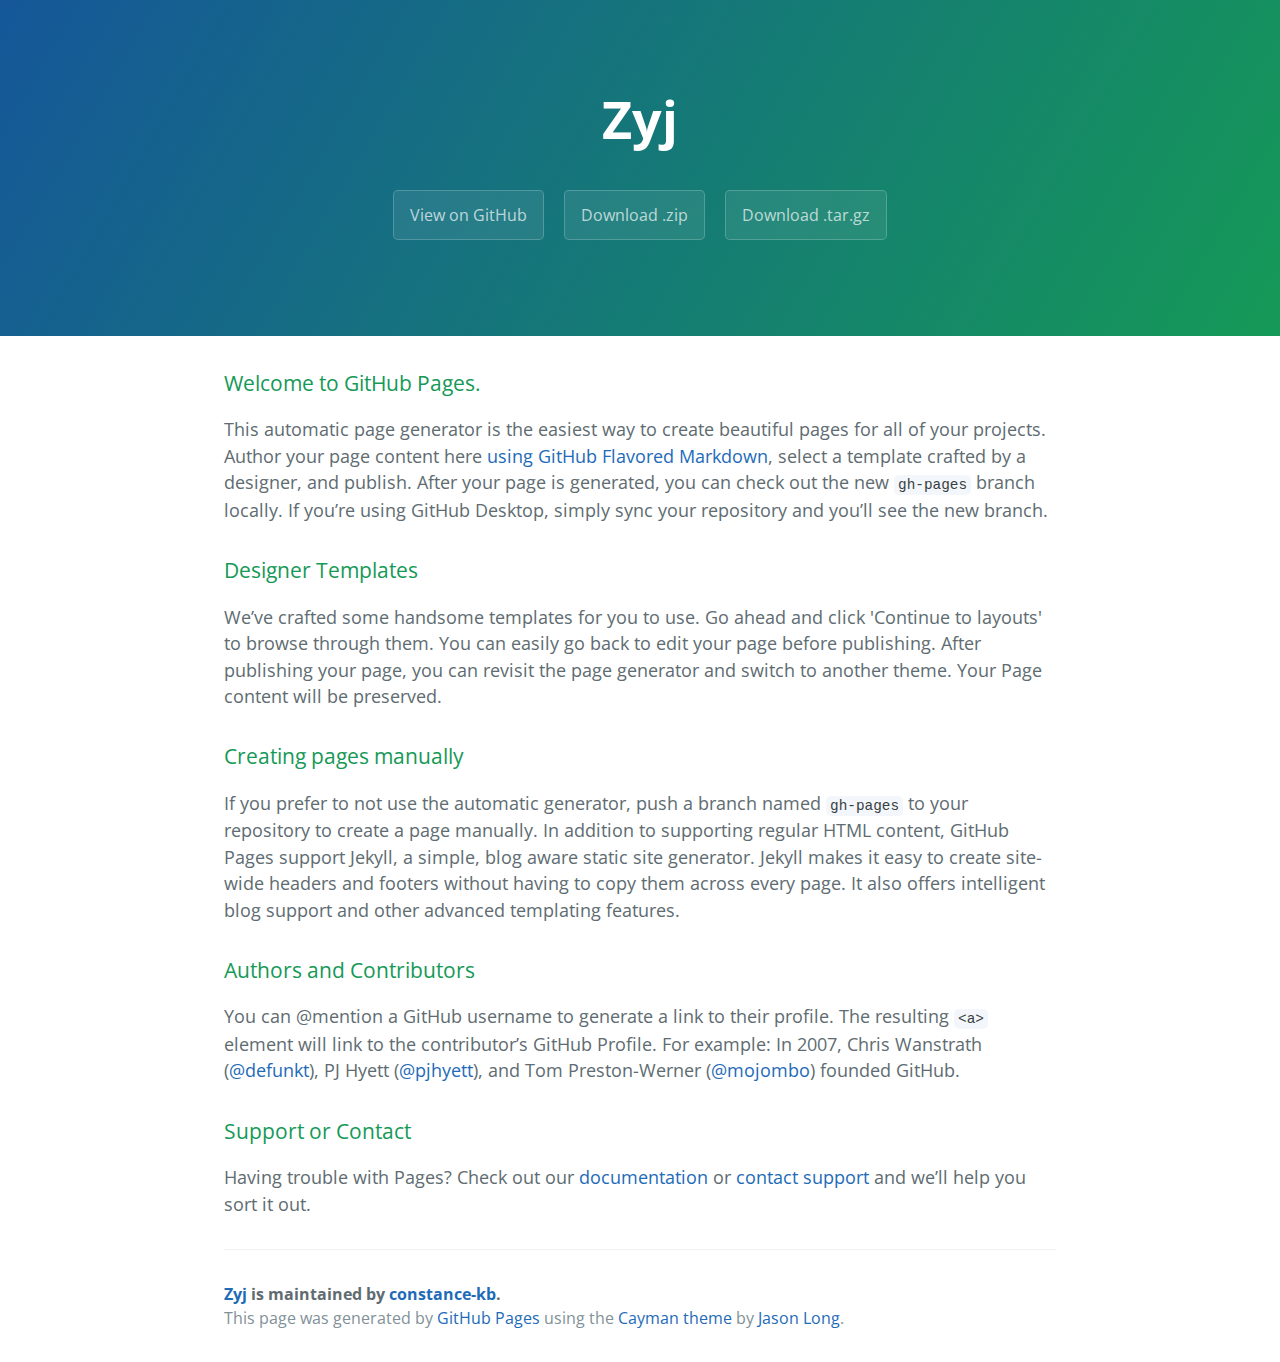
==== index.html @ c8b7c064 "Create gh-pages branch via GitHub" ====
<!DOCTYPE html>
<html lang="en-us">
  <head>
    <meta charset="UTF-8">
    <title>Zyj by constance-kb</title>
    <meta name="viewport" content="width=device-width, initial-scale=1">
    <link rel="stylesheet" type="text/css" href="stylesheets/normalize.css" media="screen">
    <link href='https://fonts.googleapis.com/css?family=Open+Sans:400,700' rel='stylesheet' type='text/css'>
    <link rel="stylesheet" type="text/css" href="stylesheets/stylesheet.css" media="screen">
    <link rel="stylesheet" type="text/css" href="stylesheets/github-light.css" media="screen">
  </head>
  <body>
    <section class="page-header">
      <h1 class="project-name">Zyj</h1>
      <h2 class="project-tagline"></h2>
      <a href="https://github.com/constance-kb/zyj" class="btn">View on GitHub</a>
      <a href="https://github.com/constance-kb/zyj/zipball/master" class="btn">Download .zip</a>
      <a href="https://github.com/constance-kb/zyj/tarball/master" class="btn">Download .tar.gz</a>
    </section>

    <section class="main-content">
      <h3>
<a id="welcome-to-github-pages" class="anchor" href="#welcome-to-github-pages" aria-hidden="true"><span aria-hidden="true" class="octicon octicon-link"></span></a>Welcome to GitHub Pages.</h3>

<p>This automatic page generator is the easiest way to create beautiful pages for all of your projects. Author your page content here <a href="https://guides.github.com/features/mastering-markdown/">using GitHub Flavored Markdown</a>, select a template crafted by a designer, and publish. After your page is generated, you can check out the new <code>gh-pages</code> branch locally. If you’re using GitHub Desktop, simply sync your repository and you’ll see the new branch.</p>

<h3>
<a id="designer-templates" class="anchor" href="#designer-templates" aria-hidden="true"><span aria-hidden="true" class="octicon octicon-link"></span></a>Designer Templates</h3>

<p>We’ve crafted some handsome templates for you to use. Go ahead and click 'Continue to layouts' to browse through them. You can easily go back to edit your page before publishing. After publishing your page, you can revisit the page generator and switch to another theme. Your Page content will be preserved.</p>

<h3>
<a id="creating-pages-manually" class="anchor" href="#creating-pages-manually" aria-hidden="true"><span aria-hidden="true" class="octicon octicon-link"></span></a>Creating pages manually</h3>

<p>If you prefer to not use the automatic generator, push a branch named <code>gh-pages</code> to your repository to create a page manually. In addition to supporting regular HTML content, GitHub Pages support Jekyll, a simple, blog aware static site generator. Jekyll makes it easy to create site-wide headers and footers without having to copy them across every page. It also offers intelligent blog support and other advanced templating features.</p>

<h3>
<a id="authors-and-contributors" class="anchor" href="#authors-and-contributors" aria-hidden="true"><span aria-hidden="true" class="octicon octicon-link"></span></a>Authors and Contributors</h3>

<p>You can @mention a GitHub username to generate a link to their profile. The resulting <code>&lt;a&gt;</code> element will link to the contributor’s GitHub Profile. For example: In 2007, Chris Wanstrath (<a href="https://github.com/defunkt" class="user-mention">@defunkt</a>), PJ Hyett (<a href="https://github.com/pjhyett" class="user-mention">@pjhyett</a>), and Tom Preston-Werner (<a href="https://github.com/mojombo" class="user-mention">@mojombo</a>) founded GitHub.</p>

<h3>
<a id="support-or-contact" class="anchor" href="#support-or-contact" aria-hidden="true"><span aria-hidden="true" class="octicon octicon-link"></span></a>Support or Contact</h3>

<p>Having trouble with Pages? Check out our <a href="https://help.github.com/pages">documentation</a> or <a href="https://github.com/contact">contact support</a> and we’ll help you sort it out.</p>

      <footer class="site-footer">
        <span class="site-footer-owner"><a href="https://github.com/constance-kb/zyj">Zyj</a> is maintained by <a href="https://github.com/constance-kb">constance-kb</a>.</span>

        <span class="site-footer-credits">This page was generated by <a href="https://pages.github.com">GitHub Pages</a> using the <a href="https://github.com/jasonlong/cayman-theme">Cayman theme</a> by <a href="https://twitter.com/jasonlong">Jason Long</a>.</span>
      </footer>

    </section>

  
  </body>
</html>
---- stylesheets/stylesheet.css ----
* {
  box-sizing: border-box; }

body {
  padding: 0;
  margin: 0;
  font-family: "Open Sans", "Helvetica Neue", Helvetica, Arial, sans-serif;
  font-size: 16px;
  line-height: 1.5;
  color: #606c71; }

a {
  color: #1e6bb8;
  text-decoration: none; }
  a:hover {
    text-decoration: underline; }

.btn {
  display: inline-block;
  margin-bottom: 1rem;
  color: rgba(255, 255, 255, 0.7);
  background-color: rgba(255, 255, 255, 0.08);
  border-color: rgba(255, 255, 255, 0.2);
  border-style: solid;
  border-width: 1px;
  border-radius: 0.3rem;
  transition: color 0.2s, background-color 0.2s, border-color 0.2s; }
  .btn + .btn {
    margin-left: 1rem; }

.btn:hover {
  color: rgba(255, 255, 255, 0.8);
  text-decoration: none;
  background-color: rgba(255, 255, 255, 0.2);
  border-color: rgba(255, 255, 255, 0.3); }

@media screen and (min-width: 64em) {
  .btn {
    padding: 0.75rem 1rem; } }

@media screen and (min-width: 42em) and (max-width: 64em) {
  .btn {
    padding: 0.6rem 0.9rem;
    font-size: 0.9rem; } }

@media screen and (max-width: 42em) {
  .btn {
    display: block;
    width: 100%;
    padding: 0.75rem;
    font-size: 0.9rem; }
    .btn + .btn {
      margin-top: 1rem;
      margin-left: 0; } }

.page-header {
  color: #fff;
  text-align: center;
  background-color: #159957;
  background-image: linear-gradient(120deg, #155799, #159957); }

@media screen and (min-width: 64em) {
  .page-header {
    padding: 5rem 6rem; } }

@media screen and (min-width: 42em) and (max-width: 64em) {
  .page-header {
    padding: 3rem 4rem; } }

@media screen and (max-width: 42em) {
  .page-header {
    padding: 2rem 1rem; } }

.project-name {
  margin-top: 0;
  margin-bottom: 0.1rem; }

@media screen and (min-width: 64em) {
  .project-name {
    font-size: 3.25rem; } }

@media screen and (min-width: 42em) and (max-width: 64em) {
  .project-name {
    font-size: 2.25rem; } }

@media screen and (max-width: 42em) {
  .project-name {
    font-size: 1.75rem; } }

.project-tagline {
  margin-bottom: 2rem;
  font-weight: normal;
  opacity: 0.7; }

@media screen and (min-width: 64em) {
  .project-tagline {
    font-size: 1.25rem; } }

@media screen and (min-width: 42em) and (max-width: 64em) {
  .project-tagline {
    font-size: 1.15rem; } }

@media screen and (max-width: 42em) {
  .project-tagline {
    font-size: 1rem; } }

.main-content :first-child {
  margin-top: 0; }
.main-content img {
  max-width: 100%; }
.main-content h1, .main-content h2, .main-content h3, .main-content h4, .main-content h5, .main-content h6 {
  margin-top: 2rem;
  margin-bottom: 1rem;
  font-weight: normal;
  color: #159957; }
.main-content p {
  margin-bottom: 1em; }
.main-content code {
  padding: 2px 4px;
  font-family: Consolas, "Liberation Mono", Menlo, Courier, monospace;
  font-size: 0.9rem;
  color: #383e41;
  background-color: #f3f6fa;
  border-radius: 0.3rem; }
.main-content pre {
  padding: 0.8rem;
  margin-top: 0;
  margin-bottom: 1rem;
  font: 1rem Consolas, "Liberation Mono", Menlo, Courier, monospace;
  color: #567482;
  word-wrap: normal;
  background-color: #f3f6fa;
  border: solid 1px #dce6f0;
  border-radius: 0.3rem; }
  .main-content pre > code {
    padding: 0;
    margin: 0;
    font-size: 0.9rem;
    color: #567482;
    word-break: normal;
    white-space: pre;
    background: transparent;
    border: 0; }
.main-content .highlight {
  margin-bottom: 1rem; }
  .main-content .highlight pre {
    margin-bottom: 0;
    word-break: normal; }
.main-content .highlight pre, .main-content pre {
  padding: 0.8rem;
  overflow: auto;
  font-size: 0.9rem;
  line-height: 1.45;
  border-radius: 0.3rem; }
.main-content pre code, .main-content pre tt {
  display: inline;
  max-width: initial;
  padding: 0;
  margin: 0;
  overflow: initial;
  line-height: inherit;
  word-wrap: normal;
  background-color: transparent;
  border: 0; }
  .main-content pre code:before, .main-content pre code:after, .main-content pre tt:before, .main-content pre tt:after {
    content: normal; }
.main-content ul, .main-content ol {
  margin-top: 0; }
.main-content blockquote {
  padding: 0 1rem;
  margin-left: 0;
  color: #819198;
  border-left: 0.3rem solid #dce6f0; }
  .main-content blockquote > :first-child {
    margin-top: 0; }
  .main-content blockquote > :last-child {
    margin-bottom: 0; }
.main-content table {
  display: block;
  width: 100%;
  overflow: auto;
  word-break: normal;
  word-break: keep-all; }
  .main-content table th {
    font-weight: bold; }
  .main-content table th, .main-content table td {
    padding: 0.5rem 1rem;
    border: 1px solid #e9ebec; }
.main-content dl {
  padding: 0; }
  .main-content dl dt {
    padding: 0;
    margin-top: 1rem;
    font-size: 1rem;
    font-weight: bold; }
  .main-content dl dd {
    padding: 0;
    margin-bottom: 1rem; }
.main-content hr {
  height: 2px;
  padding: 0;
  margin: 1rem 0;
  background-color: #eff0f1;
  border: 0; }

@media screen and (min-width: 64em) {
  .main-content {
    max-width: 64rem;
    padding: 2rem 6rem;
    margin: 0 auto;
    font-size: 1.1rem; } }

@media screen and (min-width: 42em) and (max-width: 64em) {
  .main-content {
    padding: 2rem 4rem;
    font-size: 1.1rem; } }

@media screen and (max-width: 42em) {
  .main-content {
    padding: 2rem 1rem;
    font-size: 1rem; } }

.site-footer {
  padding-top: 2rem;
  margin-top: 2rem;
  border-top: solid 1px #eff0f1; }

.site-footer-owner {
  display: block;
  font-weight: bold; }

.site-footer-credits {
  color: #819198; }

@media screen and (min-width: 64em) {
  .site-footer {
    font-size: 1rem; } }

@media screen and (min-width: 42em) and (max-width: 64em) {
  .site-footer {
    font-size: 1rem; } }

@media screen and (max-width: 42em) {
  .site-footer {
    font-size: 0.9rem; } }
---- stylesheets/github-light.css ----
/*
The MIT License (MIT)

Copyright (c) 2016 GitHub, Inc.

Permission is hereby granted, free of charge, to any person obtaining a copy
of this software and associated documentation files (the "Software"), to deal
in the Software without restriction, including without limitation the rights
to use, copy, modify, merge, publish, distribute, sublicense, and/or sell
copies of the Software, and to permit persons to whom the Software is
furnished to do so, subject to the following conditions:

The above copyright notice and this permission notice shall be included in all
copies or substantial portions of the Software.

THE SOFTWARE IS PROVIDED "AS IS", WITHOUT WARRANTY OF ANY KIND, EXPRESS OR
IMPLIED, INCLUDING BUT NOT LIMITED TO THE WARRANTIES OF MERCHANTABILITY,
FITNESS FOR A PARTICULAR PURPOSE AND NONINFRINGEMENT. IN NO EVENT SHALL THE
AUTHORS OR COPYRIGHT HOLDERS BE LIABLE FOR ANY CLAIM, DAMAGES OR OTHER
LIABILITY, WHETHER IN AN ACTION OF CONTRACT, TORT OR OTHERWISE, ARISING FROM,
OUT OF OR IN CONNECTION WITH THE SOFTWARE OR THE USE OR OTHER DEALINGS IN THE
SOFTWARE.

*/

.pl-c /* comment */ {
  color: #969896;
}

.pl-c1 /* constant, variable.other.constant, support, meta.property-name, support.constant, support.variable, meta.module-reference, markup.raw, meta.diff.header */,
.pl-s .pl-v /* string variable */ {
  color: #0086b3;
}

.pl-e /* entity */,
.pl-en /* entity.name */ {
  color: #795da3;
}

.pl-smi /* variable.parameter.function, storage.modifier.package, storage.modifier.import, storage.type.java, variable.other */,
.pl-s .pl-s1 /* string source */ {
  color: #333;
}

.pl-ent /* entity.name.tag */ {
  color: #63a35c;
}

.pl-k /* keyword, storage, storage.type */ {
  color: #a71d5d;
}

.pl-s /* string */,
.pl-pds /* punctuation.definition.string, string.regexp.character-class */,
.pl-s .pl-pse .pl-s1 /* string punctuation.section.embedded source */,
.pl-sr /* string.regexp */,
.pl-sr .pl-cce /* string.regexp constant.character.escape */,
.pl-sr .pl-sre /* string.regexp source.ruby.embedded */,
.pl-sr .pl-sra /* string.regexp string.regexp.arbitrary-repitition */ {
  color: #183691;
}

.pl-v /* variable */ {
  color: #ed6a43;
}

.pl-id /* invalid.deprecated */ {
  color: #b52a1d;
}

.pl-ii /* invalid.illegal */ {
  color: #f8f8f8;
  background-color: #b52a1d;
}

.pl-sr .pl-cce /* string.regexp constant.character.escape */ {
  font-weight: bold;
  color: #63a35c;
}

.pl-ml /* markup.list */ {
  color: #693a17;
}

.pl-mh /* markup.heading */,
.pl-mh .pl-en /* markup.heading entity.name */,
.pl-ms /* meta.separator */ {
  font-weight: bold;
  color: #1d3e81;
}

.pl-mq /* markup.quote */ {
  color: #008080;
}

.pl-mi /* markup.italic */ {
  font-style: italic;
  color: #333;
}

.pl-mb /* markup.bold */ {
  font-weight: bold;
  color: #333;
}

.pl-md /* markup.deleted, meta.diff.header.from-file */ {
  color: #bd2c00;
  background-color: #ffecec;
}

.pl-mi1 /* markup.inserted, meta.diff.header.to-file */ {
  color: #55a532;
  background-color: #eaffea;
}

.pl-mdr /* meta.diff.range */ {
  font-weight: bold;
  color: #795da3;
}

.pl-mo /* meta.output */ {
  color: #1d3e81;
}
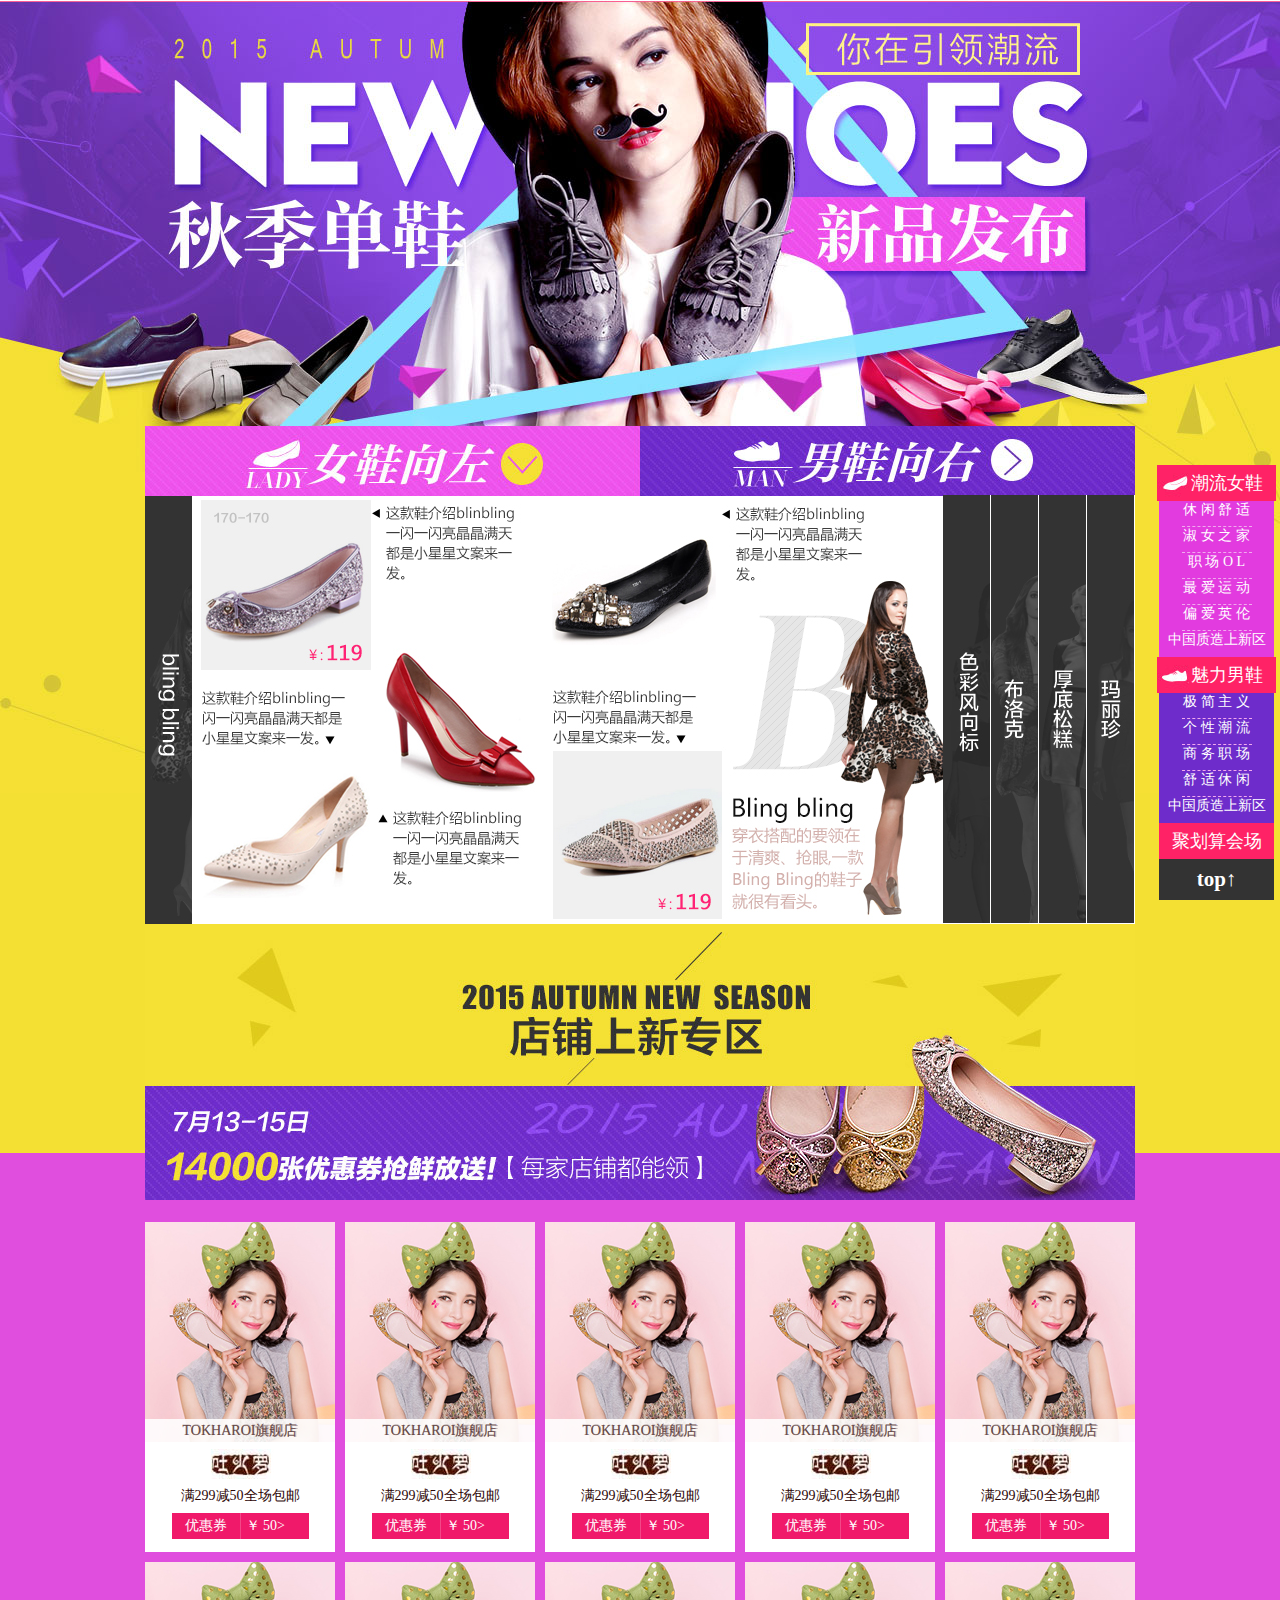
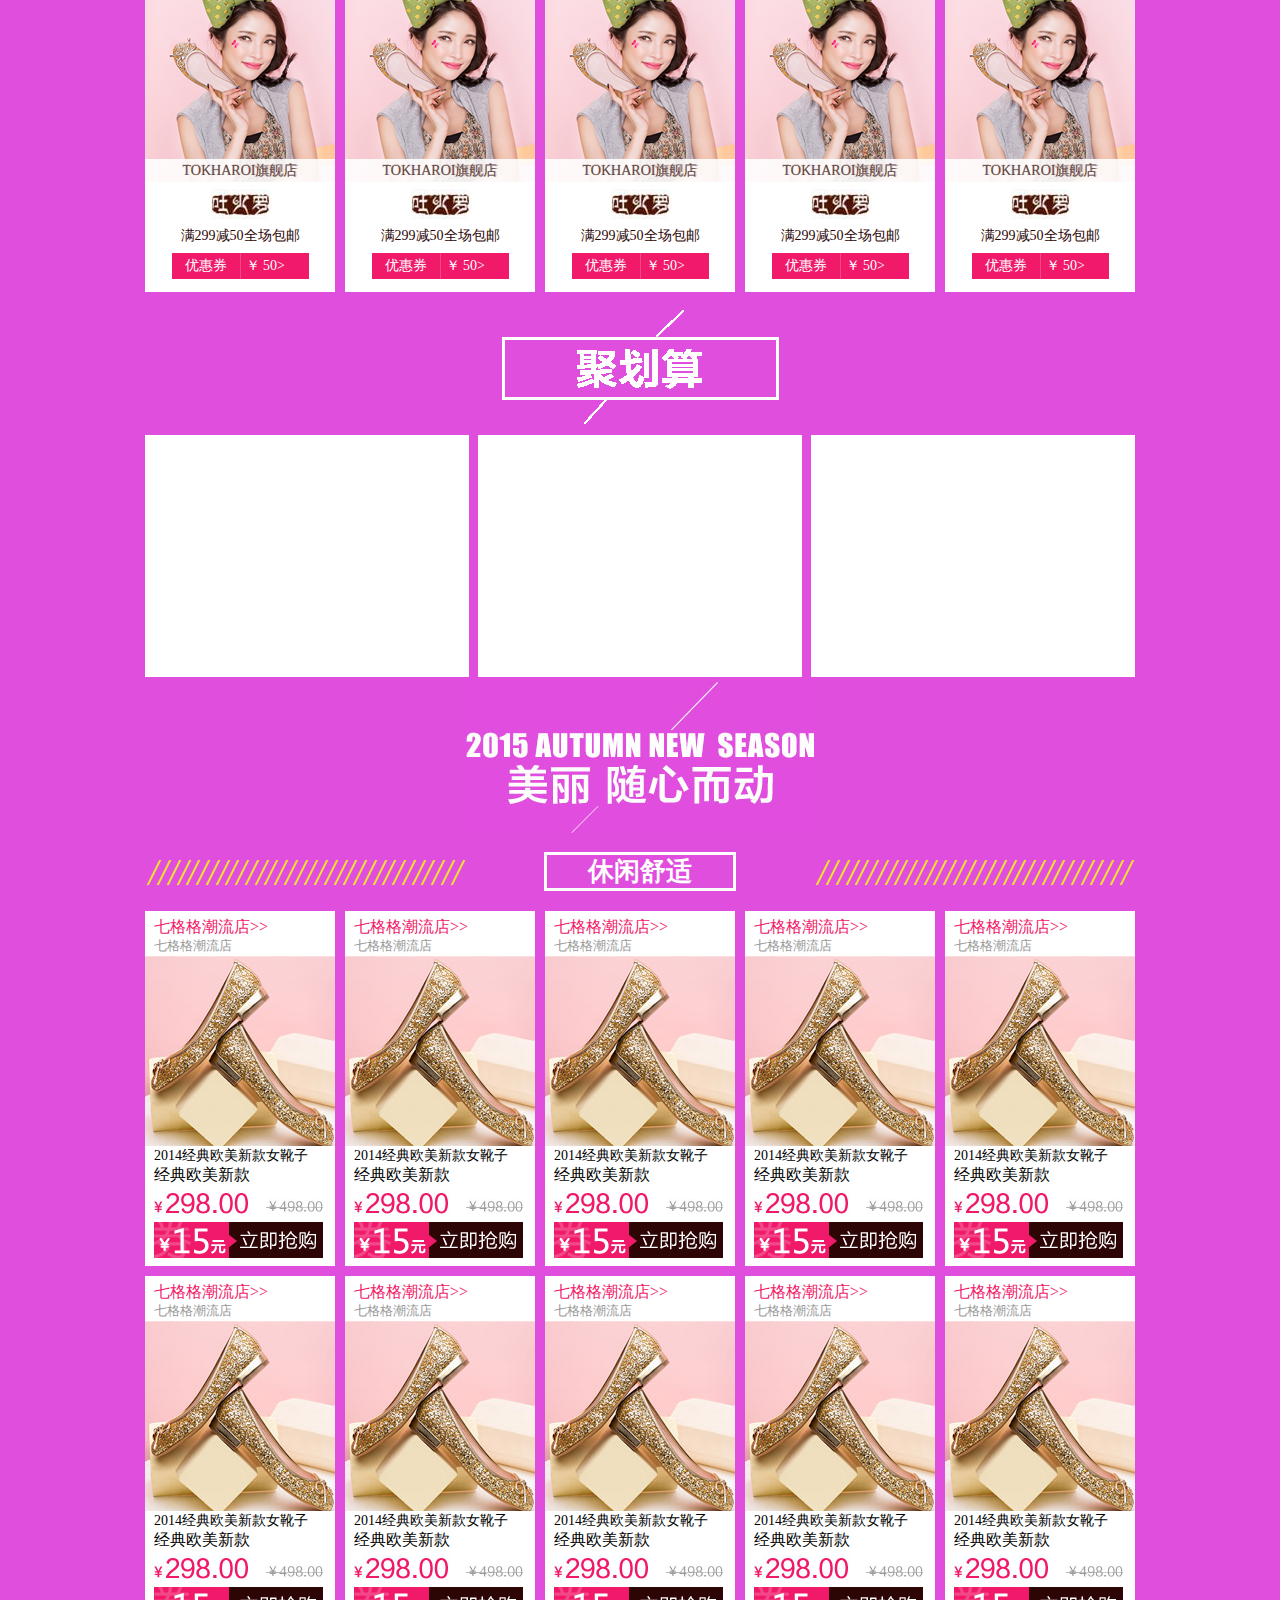
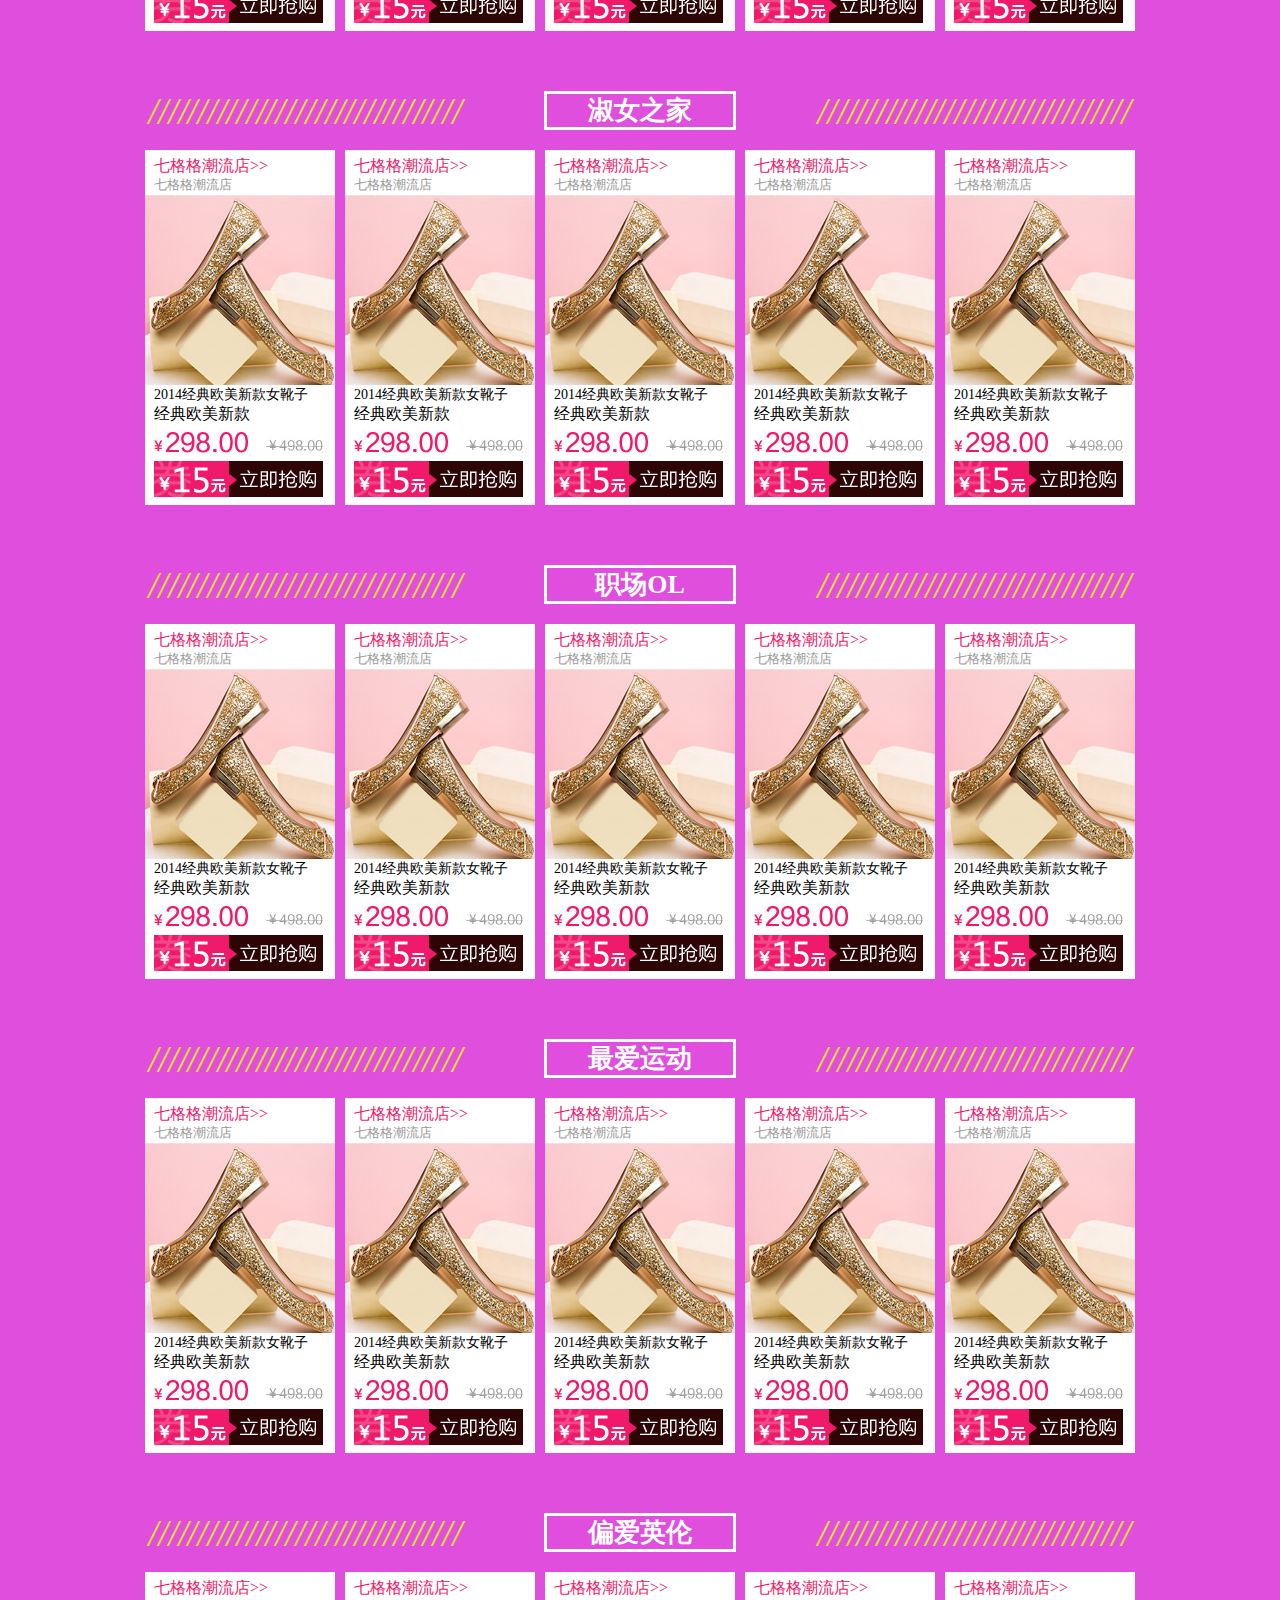
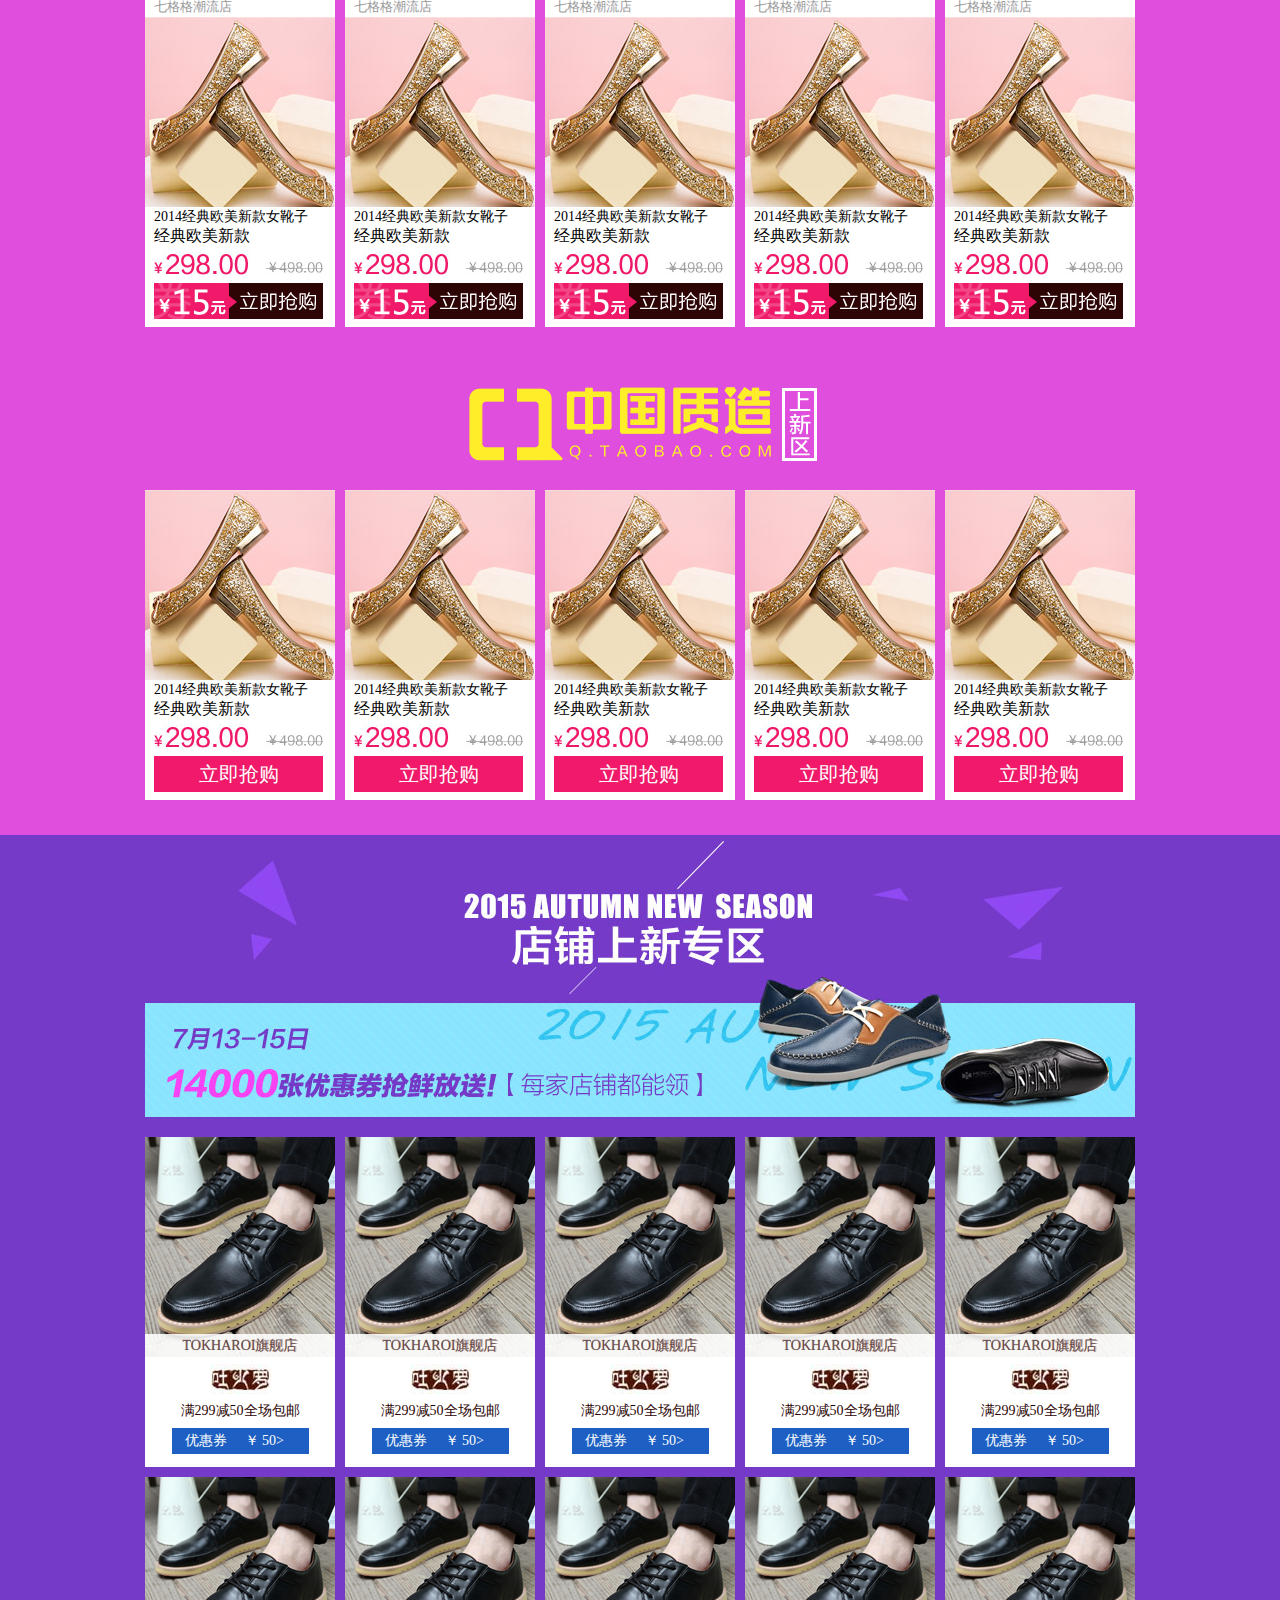
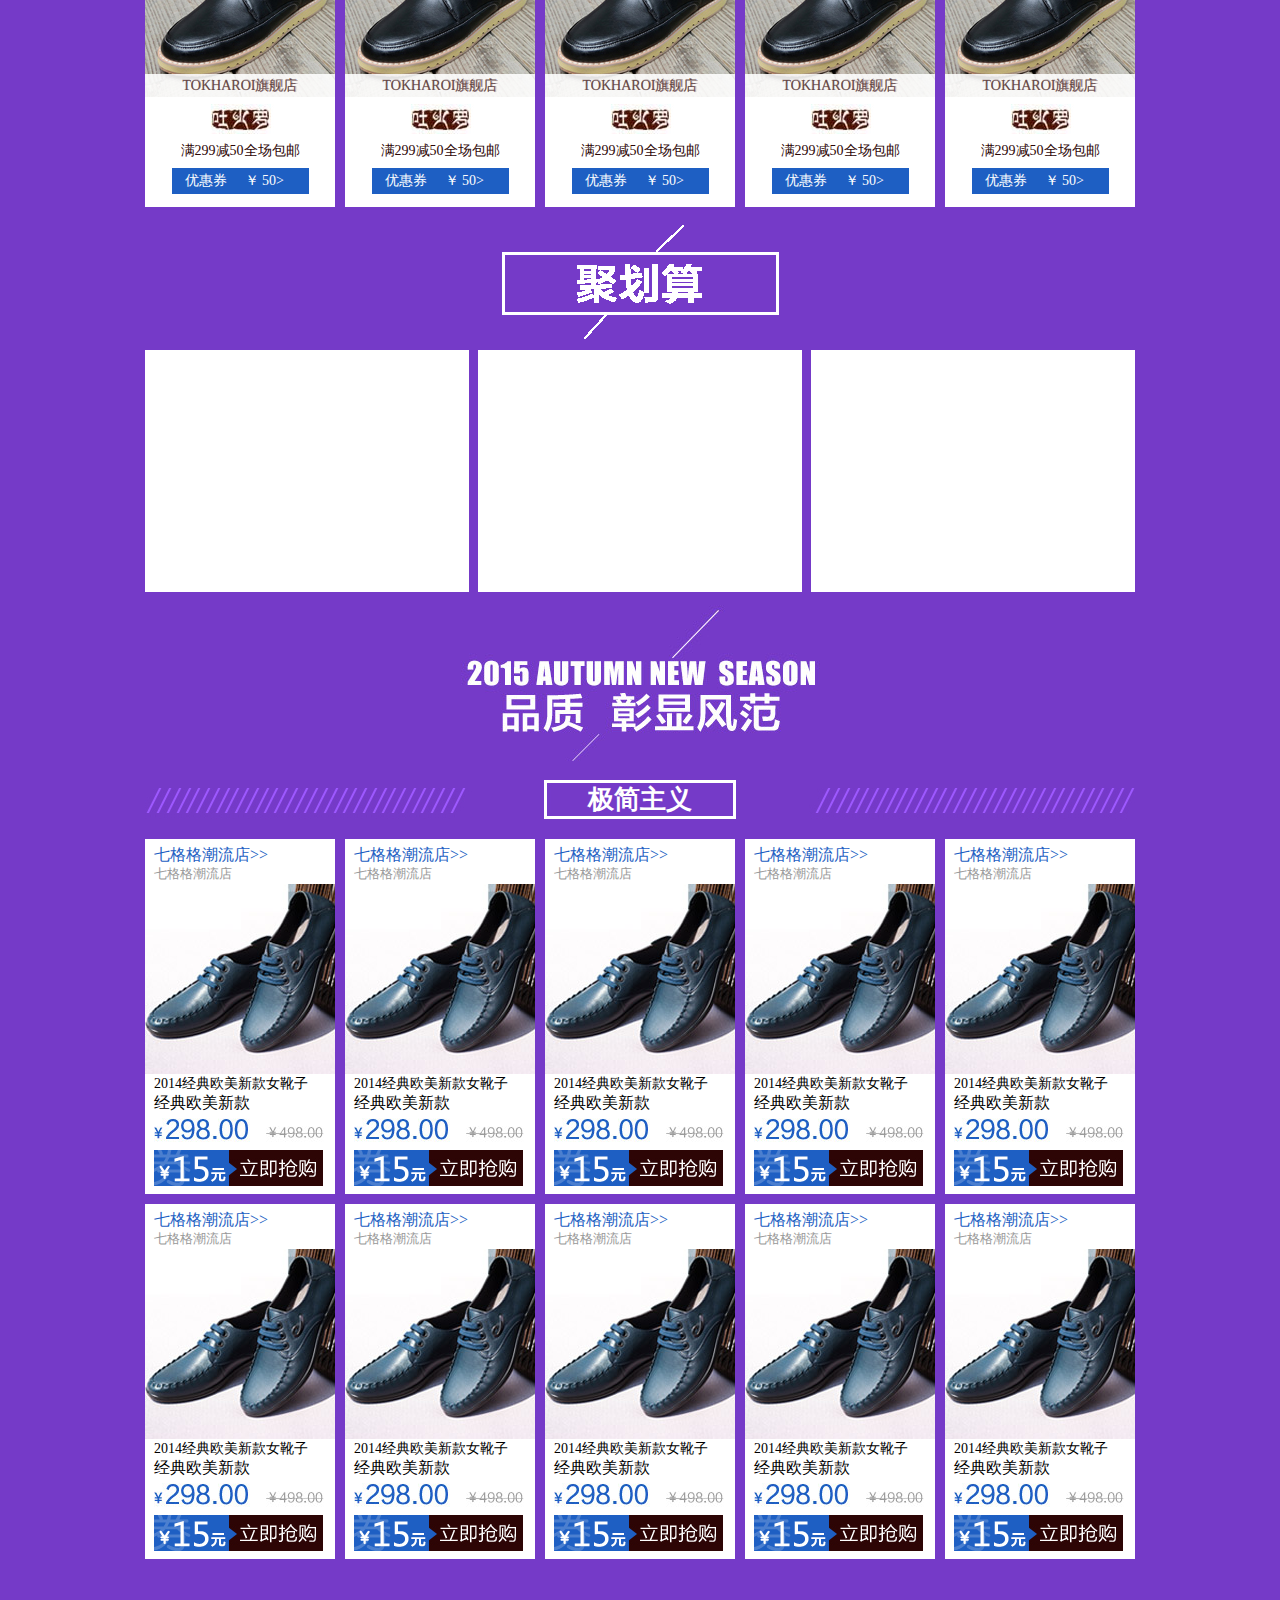
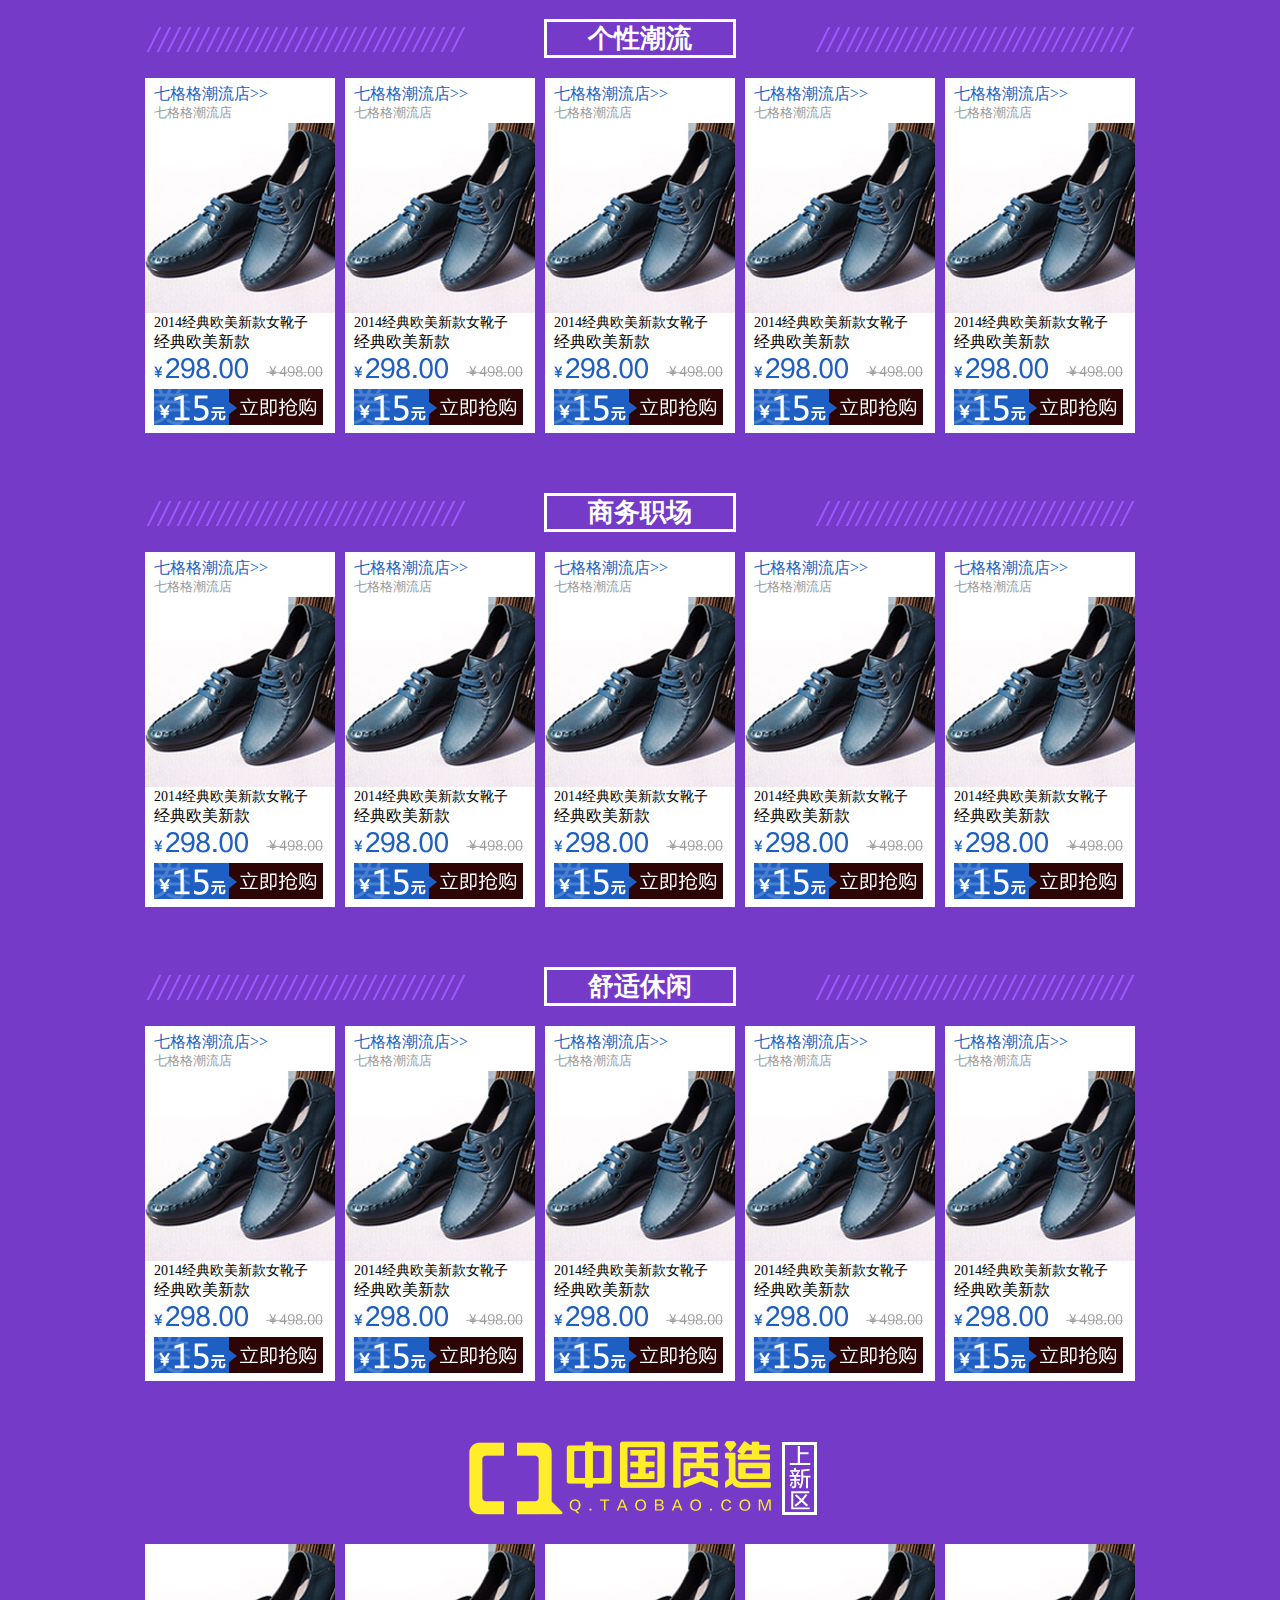
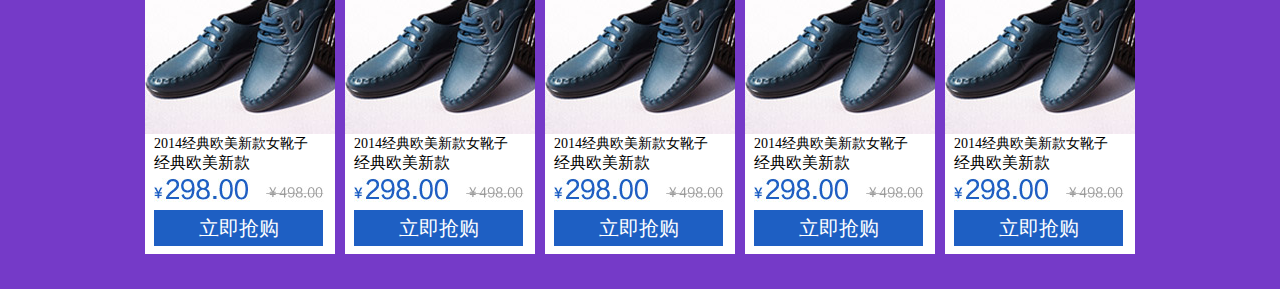
==== commit dbd2a374: "上传代码" ====
--- a/index.html
+++ b/index.html
@@ -1,57 +1,1742 @@
-<!DOCTYPE html>
-<html lang="en-us">
-  <head>
-    <meta charset="UTF-8">
-    <title>Zyj by constance-kb</title>
-    <meta name="viewport" content="width=device-width, initial-scale=1">
-    <link rel="stylesheet" type="text/css" href="stylesheets/normalize.css" media="screen">
-    <link href='https://fonts.googleapis.com/css?family=Open+Sans:400,700' rel='stylesheet' type='text/css'>
-    <link rel="stylesheet" type="text/css" href="stylesheets/stylesheet.css" media="screen">
-    <link rel="stylesheet" type="text/css" href="stylesheets/github-light.css" media="screen">
-  </head>
-  <body>
-    <section class="page-header">
-      <h1 class="project-name">Zyj</h1>
-      <h2 class="project-tagline"></h2>
-      <a href="https://github.com/constance-kb/zyj" class="btn">View on GitHub</a>
-      <a href="https://github.com/constance-kb/zyj/zipball/master" class="btn">Download .zip</a>
-      <a href="https://github.com/constance-kb/zyj/tarball/master" class="btn">Download .tar.gz</a>
-    </section>
-
-    <section class="main-content">
-      <h3>
-<a id="welcome-to-github-pages" class="anchor" href="#welcome-to-github-pages" aria-hidden="true"><span aria-hidden="true" class="octicon octicon-link"></span></a>Welcome to GitHub Pages.</h3>
-
-<p>This automatic page generator is the easiest way to create beautiful pages for all of your projects. Author your page content here <a href="https://guides.github.com/features/mastering-markdown/">using GitHub Flavored Markdown</a>, select a template crafted by a designer, and publish. After your page is generated, you can check out the new <code>gh-pages</code> branch locally. If you’re using GitHub Desktop, simply sync your repository and you’ll see the new branch.</p>
-
-<h3>
-<a id="designer-templates" class="anchor" href="#designer-templates" aria-hidden="true"><span aria-hidden="true" class="octicon octicon-link"></span></a>Designer Templates</h3>
-
-<p>We’ve crafted some handsome templates for you to use. Go ahead and click 'Continue to layouts' to browse through them. You can easily go back to edit your page before publishing. After publishing your page, you can revisit the page generator and switch to another theme. Your Page content will be preserved.</p>
-
-<h3>
-<a id="creating-pages-manually" class="anchor" href="#creating-pages-manually" aria-hidden="true"><span aria-hidden="true" class="octicon octicon-link"></span></a>Creating pages manually</h3>
-
-<p>If you prefer to not use the automatic generator, push a branch named <code>gh-pages</code> to your repository to create a page manually. In addition to supporting regular HTML content, GitHub Pages support Jekyll, a simple, blog aware static site generator. Jekyll makes it easy to create site-wide headers and footers without having to copy them across every page. It also offers intelligent blog support and other advanced templating features.</p>
-
-<h3>
-<a id="authors-and-contributors" class="anchor" href="#authors-and-contributors" aria-hidden="true"><span aria-hidden="true" class="octicon octicon-link"></span></a>Authors and Contributors</h3>
-
-<p>You can @mention a GitHub username to generate a link to their profile. The resulting <code>&lt;a&gt;</code> element will link to the contributor’s GitHub Profile. For example: In 2007, Chris Wanstrath (<a href="https://github.com/defunkt" class="user-mention">@defunkt</a>), PJ Hyett (<a href="https://github.com/pjhyett" class="user-mention">@pjhyett</a>), and Tom Preston-Werner (<a href="https://github.com/mojombo" class="user-mention">@mojombo</a>) founded GitHub.</p>
-
-<h3>
-<a id="support-or-contact" class="anchor" href="#support-or-contact" aria-hidden="true"><span aria-hidden="true" class="octicon octicon-link"></span></a>Support or Contact</h3>
-
-<p>Having trouble with Pages? Check out our <a href="https://help.github.com/pages">documentation</a> or <a href="https://github.com/contact">contact support</a> and we’ll help you sort it out.</p>
-
-      <footer class="site-footer">
-        <span class="site-footer-owner"><a href="https://github.com/constance-kb/zyj">Zyj</a> is maintained by <a href="https://github.com/constance-kb">constance-kb</a>.</span>
-
-        <span class="site-footer-credits">This page was generated by <a href="https://pages.github.com">GitHub Pages</a> using the <a href="https://github.com/jasonlong/cayman-theme">Cayman theme</a> by <a href="https://twitter.com/jasonlong">Jason Long</a>.</span>
-      </footer>
-
-    </section>
-
-  
-  </body>
+ <!DOCTYPE html>
+<html>
+<head>
+<meta http-equiv="Content-Type" content="text/html; charset=utf-8" />
+<title>秋季单品</title>
+<link TYPE="text/css" rel="stylesheet" href="css/style.css" />
+</head>
+
+<body>
+<div id="header">
+	<ul class="nav layer clearfix">
+    	<li><a href="##">女鞋向左</a></li>
+        <li><a href="##">男鞋向右</a></li>
+    </ul>
+    <ul id="sidle" class="sidle layer clearfix">
+    	<li style="width:798px; margin-top:0;" class="current">
+        	<img src="images/01.jpg" usemap="#img01" />
+            <map id="img01" name="img01">
+               <area shape="poly" coords="58,3,58,174,226,174,226,89,369,89,369,3" href="#1" /> 
+			   <area shape="poly" coords="58,191,58,400,225,400,225,191" href="#1" />
+               <area shape="poly" coords="235,151,235,398,387,398,387,151" href="#1" /> 
+			   <area shape="poly" coords="406,10,406,142,586,142,586,85,721,85,721,10" href="#1" />
+               <area shape="poly" coords="406,188,406,422,577,422,577,188" href="#1" />         
+            </map>
+        </li>
+        <li>
+        	<img src="images/02.jpg" usemap="#img02" />
+            <map id="img02" name="img02">
+               <area shape="poly" coords="58,3,58,174,226,174,226,89,369,89,369,3" href="#2" /> 
+			   <area shape="poly" coords="58,191,58,400,225,400,225,191" href="#2" />
+               <area shape="poly" coords="235,151,235,398,387,398,387,151" href="#2" /> 
+			   <area shape="poly" coords="406,10,406,142,586,142,586,85,721,85,721,10" href="#2" />
+               <area shape="poly" coords="406,188,406,422,577,422,577,188" href="#2" />         
+            </map>
+        </li>
+        <li>
+        	<img src="images/03.jpg" usemap="#img03" />
+            <map id="img03" name="img03">
+               <area shape="poly" coords="58,3,58,174,226,174,226,89,369,89,369,3" href="#3" /> 
+			   <area shape="poly" coords="58,191,58,400,225,400,225,191" href="#3" />
+               <area shape="poly" coords="235,151,235,398,387,398,387,151" href="#3" /> 
+			   <area shape="poly" coords="406,10,406,142,586,142,586,85,721,85,721,10" href="#3" />
+               <area shape="poly" coords="406,188,406,422,577,422,577,188" href="#3" />         
+            </map>
+        </li>
+        <li>
+        	<img src="images/04.jpg" usemap="#img04" />
+            <map id="img04" name="img04">
+               <area shape="poly" coords="58,3,58,174,226,174,226,89,369,89,369,3" href="#4" /> 
+			   <area shape="poly" coords="58,191,58,400,225,400,225,191" href="#4" />
+               <area shape="poly" coords="235,151,235,398,387,398,387,151" href="#4" /> 
+			   <area shape="poly" coords="406,10,406,142,586,142,586,85,721,85,721,10" href="#4" />
+               <area shape="poly" coords="406,188,406,422,577,422,577,188" href="#4" />         
+            </map>
+        </li>
+        <li>
+        	<img src="images/05.jpg"  usemap="#img05" />
+            <map id="img05" name="img05">
+               <area shape="poly" coords="58,3,58,174,226,174,226,89,369,89,369,3" href="#5" /> 
+			   <area shape="poly" coords="58,191,58,400,225,400,225,191" href="#5" />
+               <area shape="poly" coords="235,151,235,398,387,398,387,151" href="#5" /> 
+			   <area shape="poly" coords="406,10,406,142,586,142,586,85,721,85,721,10" href="#5" />
+               <area shape="poly" coords="406,188,406,422,577,422,577,188" href="#5" />         
+            </map>
+        </li>
+    </ul>
+</div>
+
+<div id="women-new" class="layer">
+	<h2 class="women-new-title">
+        <a href="##">7月13-15日 14000张优惠券抢先放送</a>
+    </h2>
+    <ul class="women-new-list clearfix">
+    	<li>
+            <div class="new-list-img">
+                <img src="images/women-new-1.jpg"/>
+                <span>TOKHAROI旗舰店</span>
+            </div>
+            <div class="new-list-logo"><img src="images/new-list-logo.jpg" /></div>
+            <div class="new-list-text">满299减50全场包邮</div>
+            <dl class="new-list-coupon">
+                <dt>优惠券</dt>
+                <dd>￥&nbsp;50&gt;</dd>
+            </dl>
+
+            <div class="women-new-mouseover">
+                <a class="new-mouseover-product" href="##">产品介绍</a>
+                <a class="new-mouseover-coupon" href="##">
+                    <dl class="new-list-coupon">
+                        <dt>优惠券</dt>
+                        <dd>￥&nbsp;50&gt;</dd>
+                    </dl>
+                </a>
+            </div>
+    	</li>
+        <li>
+            <div class="new-list-img">
+                <img src="images/women-new-1.jpg"/>
+                <span>TOKHAROI旗舰店</span>
+            </div>
+            <div class="new-list-logo"><img src="images/new-list-logo.jpg" /></div>
+            <div class="new-list-text">满299减50全场包邮</div>
+            <dl class="new-list-coupon">
+                <dt>优惠券</dt>
+                <dd>￥&nbsp;50&gt;</dd>
+            </dl>
+
+            <div class="women-new-mouseover">
+                <a class="new-mouseover-product" href="##">产品介绍</a>
+                <a class="new-mouseover-coupon" href="##">
+                    <dl class="new-list-coupon">
+                        <dt>优惠券</dt>
+                        <dd>￥&nbsp;50&gt;</dd>
+                    </dl>
+                </a>
+            </div>
+        </li>
+        <li>
+            <div class="new-list-img">
+                <img src="images/women-new-1.jpg"/>
+                <span>TOKHAROI旗舰店</span>
+            </div>
+            <div class="new-list-logo"><img src="images/new-list-logo.jpg" /></div>
+            <div class="new-list-text">满299减50全场包邮</div>
+            <dl class="new-list-coupon">
+                <dt>优惠券</dt>
+                <dd>￥&nbsp;50&gt;</dd>
+            </dl>
+
+            <div class="women-new-mouseover">
+                <a class="new-mouseover-product" href="##">产品介绍</a>
+                <a class="new-mouseover-coupon" href="##">
+                    <dl class="new-list-coupon">
+                        <dt>优惠券</dt>
+                        <dd>￥&nbsp;50&gt;</dd>
+                    </dl>
+                </a>
+            </div>
+        </li>
+        <li>
+            <div class="new-list-img">
+                <img src="images/women-new-1.jpg"/>
+                <span>TOKHAROI旗舰店</span>
+            </div>
+            <div class="new-list-logo"><img src="images/new-list-logo.jpg" /></div>
+            <div class="new-list-text">满299减50全场包邮</div>
+            <dl class="new-list-coupon">
+                <dt>优惠券</dt>
+                <dd>￥&nbsp;50&gt;</dd>
+            </dl>
+
+            <div class="women-new-mouseover">
+                <a class="new-mouseover-product" href="##">产品介绍</a>
+                <a class="new-mouseover-coupon" href="##">
+                    <dl class="new-list-coupon">
+                        <dt>优惠券</dt>
+                        <dd>￥&nbsp;50&gt;</dd>
+                    </dl>
+                </a>
+            </div>
+        </li>
+        <li>
+            <div class="new-list-img">
+                <img src="images/women-new-1.jpg"/>
+                <span>TOKHAROI旗舰店</span>
+            </div>
+            <div class="new-list-logo"><img src="images/new-list-logo.jpg" /></div>
+            <div class="new-list-text">满299减50全场包邮</div>
+            <dl class="new-list-coupon">
+                <dt>优惠券</dt>
+                <dd>￥&nbsp;50&gt;</dd>
+            </dl>
+
+            <div class="women-new-mouseover">
+                <a class="new-mouseover-product" href="##">产品介绍</a>
+                <a class="new-mouseover-coupon" href="##">
+                    <dl class="new-list-coupon">
+                        <dt>优惠券</dt>
+                        <dd>￥&nbsp;50&gt;</dd>
+                    </dl>
+                </a>
+            </div>
+        </li>
+        <li>
+            <div class="new-list-img">
+                <img src="images/women-new-1.jpg"/>
+                <span>TOKHAROI旗舰店</span>
+            </div>
+            <div class="new-list-logo"><img src="images/new-list-logo.jpg" /></div>
+            <div class="new-list-text">满299减50全场包邮</div>
+            <dl class="new-list-coupon">
+                <dt>优惠券</dt>
+                <dd>￥&nbsp;50&gt;</dd>
+            </dl>
+
+            <div class="women-new-mouseover">
+                <a class="new-mouseover-product" href="##">产品介绍</a>
+                <a class="new-mouseover-coupon" href="##">
+                    <dl class="new-list-coupon">
+                        <dt>优惠券</dt>
+                        <dd>￥&nbsp;50&gt;</dd>
+                    </dl>
+                </a>
+            </div>
+        </li>
+        <li>
+            <div class="new-list-img">
+                <img src="images/women-new-1.jpg"/>
+                <span>TOKHAROI旗舰店</span>
+            </div>
+            <div class="new-list-logo"><img src="images/new-list-logo.jpg" /></div>
+            <div class="new-list-text">满299减50全场包邮</div>
+            <dl class="new-list-coupon">
+                <dt>优惠券</dt>
+                <dd>￥&nbsp;50&gt;</dd>
+            </dl>
+
+            <div class="women-new-mouseover">
+                <a class="new-mouseover-product" href="##">产品介绍</a>
+                <a class="new-mouseover-coupon" href="##">
+                    <dl class="new-list-coupon">
+                        <dt>优惠券</dt>
+                        <dd>￥&nbsp;50&gt;</dd>
+                    </dl>
+                </a>
+            </div>
+        </li>
+        <li>
+            <div class="new-list-img">
+                <img src="images/women-new-1.jpg"/>
+                <span>TOKHAROI旗舰店</span>
+            </div>
+            <div class="new-list-logo"><img src="images/new-list-logo.jpg" /></div>
+            <div class="new-list-text">满299减50全场包邮</div>
+            <dl class="new-list-coupon">
+                <dt>优惠券</dt>
+                <dd>￥&nbsp;50&gt;</dd>
+            </dl>
+
+            <div class="women-new-mouseover">
+                <a class="new-mouseover-product" href="##">产品介绍</a>
+                <a class="new-mouseover-coupon" href="##">
+                    <dl class="new-list-coupon">
+                        <dt>优惠券</dt>
+                        <dd>￥&nbsp;50&gt;</dd>
+                    </dl>
+                </a>
+            </div>
+        </li>
+        <li>
+            <div class="new-list-img">
+                <img src="images/women-new-1.jpg"/>
+                <span>TOKHAROI旗舰店</span>
+            </div>
+            <div class="new-list-logo"><img src="images/new-list-logo.jpg" /></div>
+            <div class="new-list-text">满299减50全场包邮</div>
+            <dl class="new-list-coupon">
+                <dt>优惠券</dt>
+                <dd>￥&nbsp;50&gt;</dd>
+            </dl>
+
+            <div class="women-new-mouseover">
+                <a class="new-mouseover-product" href="##">产品介绍</a>
+                <a class="new-mouseover-coupon" href="##">
+                    <dl class="new-list-coupon">
+                        <dt>优惠券</dt>
+                        <dd>￥&nbsp;50&gt;</dd>
+                    </dl>
+                </a>
+            </div>
+        </li>
+        <li>
+            <div class="new-list-img">
+                <img src="images/women-new-1.jpg"/>
+                <span>TOKHAROI旗舰店</span>
+            </div>
+            <div class="new-list-logo"><img src="images/new-list-logo.jpg" /></div>
+            <div class="new-list-text">满299减50全场包邮</div>
+            <dl class="new-list-coupon">
+                <dt>优惠券</dt>
+                <dd>￥&nbsp;50&gt;</dd>
+            </dl>
+
+            <div class="women-new-mouseover">
+                <a class="new-mouseover-product" href="##">产品介绍</a>
+                <a class="new-mouseover-coupon" href="##">
+                    <dl class="new-list-coupon">
+                        <dt>优惠券</dt>
+                        <dd>￥&nbsp;50&gt;</dd>
+                    </dl>
+                </a>
+            </div>
+        </li>
+    </ul>
+    <div class="Bargain">
+        <h2 id="Bargain">聚划算</h2>
+        <ul class="Bargain-list clearfix">
+            <li></li>
+            <li></li>
+            <li></li>
+        </ul>
+    </div>
+    <div class="women-shoes-type">
+        <h2 id="women-shoes-type">美丽随心而动</h2>
+        <h3 id="shoes-type-1">休闲舒适</h3>
+        <ul class="shoes-type clearfix">
+            <li>
+                <div class="shoes-type-title">
+                    <a href="##">七格格潮流店&gt;&gt;</a>
+                    <span>七格格潮流店</span>
+                </div>
+                <div class="shoes-type-img">
+                    <a href="##"><img src="images/women-shoes-type-1.jpg"/></a>
+                    <span>2014经典欧美新款女靴子</span>
+                </div>
+                <dl class="shoes-type-price">
+                    <dt>经典欧美新款</dt>
+                    <dd><img src="images/women-shoes-type-2.jpg"/></dd>
+                </dl>
+                <div class="shoes-type-buy">
+                    <a href="##" class="type-buy-coupon">￥15元</a>
+                    <a href="##" class="type-buy-buy">立即抢购</a>
+                </div>
+            </li>
+            <li>
+                <div class="shoes-type-title">
+                    <a href="##">七格格潮流店&gt;&gt;</a>
+                    <span>七格格潮流店</span>
+                </div>
+                <div class="shoes-type-img">
+                    <a href="##"><img src="images/women-shoes-type-1.jpg"/></a>
+                    <span>2014经典欧美新款女靴子</span>
+                </div>
+                <dl class="shoes-type-price">
+                    <dt>经典欧美新款</dt>
+                    <dd><img src="images/women-shoes-type-2.jpg"/></dd>
+                </dl>
+                <div class="shoes-type-buy">
+                    <a href="##" class="type-buy-coupon">￥15元</a>
+                    <a href="##" class="type-buy-buy">立即抢购</a>
+                </div>
+            </li>
+            <li>
+                <div class="shoes-type-title">
+                    <a href="##">七格格潮流店&gt;&gt;</a>
+                    <span>七格格潮流店</span>
+                </div>
+                <div class="shoes-type-img">
+                    <a href="##"><img src="images/women-shoes-type-1.jpg"/></a>
+                    <span>2014经典欧美新款女靴子</span>
+                </div>
+                <dl class="shoes-type-price">
+                    <dt>经典欧美新款</dt>
+                    <dd><img src="images/women-shoes-type-2.jpg"/></dd>
+                </dl>
+                <div class="shoes-type-buy">
+                    <a href="##" class="type-buy-coupon">￥15元</a>
+                    <a href="##" class="type-buy-buy">立即抢购</a>
+                </div>
+            </li>
+            <li>
+                <div class="shoes-type-title">
+                    <a href="##">七格格潮流店&gt;&gt;</a>
+                    <span>七格格潮流店</span>
+                </div>
+                <div class="shoes-type-img">
+                    <a href="##"><img src="images/women-shoes-type-1.jpg"/></a>
+                    <span>2014经典欧美新款女靴子</span>
+                </div>
+                <dl class="shoes-type-price">
+                    <dt>经典欧美新款</dt>
+                    <dd><img src="images/women-shoes-type-2.jpg"/></dd>
+                </dl>
+                <div class="shoes-type-buy">
+                    <a href="##" class="type-buy-coupon">￥15元</a>
+                    <a href="##" class="type-buy-buy">立即抢购</a>
+                </div>
+            </li>
+            <li>
+                <div class="shoes-type-title">
+                    <a href="##">七格格潮流店&gt;&gt;</a>
+                    <span>七格格潮流店</span>
+                </div>
+                <div class="shoes-type-img">
+                    <a href="##"><img src="images/women-shoes-type-1.jpg"/></a>
+                    <span>2014经典欧美新款女靴子</span>
+                </div>
+                <dl class="shoes-type-price">
+                    <dt>经典欧美新款</dt>
+                    <dd><img src="images/women-shoes-type-2.jpg"/></dd>
+                </dl>
+                <div class="shoes-type-buy">
+                    <a href="##" class="type-buy-coupon">￥15元</a>
+                    <a href="##" class="type-buy-buy">立即抢购</a>
+                </div>
+            </li>
+            <li>
+                <div class="shoes-type-title">
+                    <a href="##">七格格潮流店&gt;&gt;</a>
+                    <span>七格格潮流店</span>
+                </div>
+                <div class="shoes-type-img">
+                    <a href="##"><img src="images/women-shoes-type-1.jpg"/></a>
+                    <span>2014经典欧美新款女靴子</span>
+                </div>
+                <dl class="shoes-type-price">
+                    <dt>经典欧美新款</dt>
+                    <dd><img src="images/women-shoes-type-2.jpg"/></dd>
+                </dl>
+                <div class="shoes-type-buy">
+                    <a href="##" class="type-buy-coupon">￥15元</a>
+                    <a href="##" class="type-buy-buy">立即抢购</a>
+                </div>
+            </li>
+            <li>
+                <div class="shoes-type-title">
+                    <a href="##">七格格潮流店&gt;&gt;</a>
+                    <span>七格格潮流店</span>
+                </div>
+                <div class="shoes-type-img">
+                    <a href="##"><img src="images/women-shoes-type-1.jpg"/></a>
+                    <span>2014经典欧美新款女靴子</span>
+                </div>
+                <dl class="shoes-type-price">
+                    <dt>经典欧美新款</dt>
+                    <dd><img src="images/women-shoes-type-2.jpg"/></dd>
+                </dl>
+                <div class="shoes-type-buy">
+                    <a href="##" class="type-buy-coupon">￥15元</a>
+                    <a href="##" class="type-buy-buy">立即抢购</a>
+                </div>
+            </li>
+            <li>
+                <div class="shoes-type-title">
+                    <a href="##">七格格潮流店&gt;&gt;</a>
+                    <span>七格格潮流店</span>
+                </div>
+                <div class="shoes-type-img">
+                    <a href="##"><img src="images/women-shoes-type-1.jpg"/></a>
+                    <span>2014经典欧美新款女靴子</span>
+                </div>
+                <dl class="shoes-type-price">
+                    <dt>经典欧美新款</dt>
+                    <dd><img src="images/women-shoes-type-2.jpg"/></dd>
+                </dl>
+                <div class="shoes-type-buy">
+                    <a href="##" class="type-buy-coupon">￥15元</a>
+                    <a href="##" class="type-buy-buy">立即抢购</a>
+                </div>
+            </li>
+            <li>
+                <div class="shoes-type-title">
+                    <a href="##">七格格潮流店&gt;&gt;</a>
+                    <span>七格格潮流店</span>
+                </div>
+                <div class="shoes-type-img">
+                    <a href="##"><img src="images/women-shoes-type-1.jpg"/></a>
+                    <span>2014经典欧美新款女靴子</span>
+                </div>
+                <dl class="shoes-type-price">
+                    <dt>经典欧美新款</dt>
+                    <dd><img src="images/women-shoes-type-2.jpg"/></dd>
+                </dl>
+                <div class="shoes-type-buy">
+                    <a href="##" class="type-buy-coupon">￥15元</a>
+                    <a href="##" class="type-buy-buy">立即抢购</a>
+                </div>
+            </li>
+            <li>
+                <div class="shoes-type-title">
+                    <a href="##">七格格潮流店&gt;&gt;</a>
+                    <span>七格格潮流店</span>
+                </div>
+                <div class="shoes-type-img">
+                    <a href="##"><img src="images/women-shoes-type-1.jpg"/></a>
+                    <span>2014经典欧美新款女靴子</span>
+                </div>
+                <dl class="shoes-type-price">
+                    <dt>经典欧美新款</dt>
+                    <dd><img src="images/women-shoes-type-2.jpg"/></dd>
+                </dl>
+                <div class="shoes-type-buy">
+                    <a href="##" class="type-buy-coupon">￥15元</a>
+                    <a href="##" class="type-buy-buy">立即抢购</a>
+                </div>
+            </li>
+        </ul>
+        <h3 id="shoes-type-2">淑女之家</h3>
+        <ul class="shoes-type clearfix">
+            <li>
+                <div class="shoes-type-title">
+                    <a href="##">七格格潮流店&gt;&gt;</a>
+                    <span>七格格潮流店</span>
+                </div>
+                <div class="shoes-type-img">
+                    <a href="##"><img src="images/women-shoes-type-1.jpg"/></a>
+                    <span>2014经典欧美新款女靴子</span>
+                </div>
+                <dl class="shoes-type-price">
+                    <dt>经典欧美新款</dt>
+                    <dd><img src="images/women-shoes-type-2.jpg"/></dd>
+                </dl>
+                <div class="shoes-type-buy">
+                    <a href="##" class="type-buy-coupon">￥15元</a>
+                    <a href="##" class="type-buy-buy">立即抢购</a>
+                </div>
+            </li>
+            <li>
+                <div class="shoes-type-title">
+                    <a href="##">七格格潮流店&gt;&gt;</a>
+                    <span>七格格潮流店</span>
+                </div>
+                <div class="shoes-type-img">
+                    <a href="##"><img src="images/women-shoes-type-1.jpg"/></a>
+                    <span>2014经典欧美新款女靴子</span>
+                </div>
+                <dl class="shoes-type-price">
+                    <dt>经典欧美新款</dt>
+                    <dd><img src="images/women-shoes-type-2.jpg"/></dd>
+                </dl>
+                <div class="shoes-type-buy">
+                    <a href="##" class="type-buy-coupon">￥15元</a>
+                    <a href="##" class="type-buy-buy">立即抢购</a>
+                </div>
+            </li>
+            <li>
+                <div class="shoes-type-title">
+                    <a href="##">七格格潮流店&gt;&gt;</a>
+                    <span>七格格潮流店</span>
+                </div>
+                <div class="shoes-type-img">
+                    <a href="##"><img src="images/women-shoes-type-1.jpg"/></a>
+                    <span>2014经典欧美新款女靴子</span>
+                </div>
+                <dl class="shoes-type-price">
+                    <dt>经典欧美新款</dt>
+                    <dd><img src="images/women-shoes-type-2.jpg"/></dd>
+                </dl>
+                <div class="shoes-type-buy">
+                    <a href="##" class="type-buy-coupon">￥15元</a>
+                    <a href="##" class="type-buy-buy">立即抢购</a>
+                </div>
+            </li>
+            <li>
+                <div class="shoes-type-title">
+                    <a href="##">七格格潮流店&gt;&gt;</a>
+                    <span>七格格潮流店</span>
+                </div>
+                <div class="shoes-type-img">
+                    <a href="##"><img src="images/women-shoes-type-1.jpg"/></a>
+                    <span>2014经典欧美新款女靴子</span>
+                </div>
+                <dl class="shoes-type-price">
+                    <dt>经典欧美新款</dt>
+                    <dd><img src="images/women-shoes-type-2.jpg"/></dd>
+                </dl>
+                <div class="shoes-type-buy">
+                    <a href="##" class="type-buy-coupon">￥15元</a>
+                    <a href="##" class="type-buy-buy">立即抢购</a>
+                </div>
+            </li>
+            <li>
+                <div class="shoes-type-title">
+                    <a href="##">七格格潮流店&gt;&gt;</a>
+                    <span>七格格潮流店</span>
+                </div>
+                <div class="shoes-type-img">
+                    <a href="##"><img src="images/women-shoes-type-1.jpg"/></a>
+                    <span>2014经典欧美新款女靴子</span>
+                </div>
+                <dl class="shoes-type-price">
+                    <dt>经典欧美新款</dt>
+                    <dd><img src="images/women-shoes-type-2.jpg"/></dd>
+                </dl>
+                <div class="shoes-type-buy">
+                    <a href="##" class="type-buy-coupon">￥15元</a>
+                    <a href="##" class="type-buy-buy">立即抢购</a>
+                </div>
+            </li>
+        </ul>
+        <h3 id="shoes-type-3">职场OL</h3>
+        <ul class="shoes-type clearfix">
+            <li>
+                <div class="shoes-type-title">
+                    <a href="##">七格格潮流店&gt;&gt;</a>
+                    <span>七格格潮流店</span>
+                </div>
+                <div class="shoes-type-img">
+                    <a href="##"><img src="images/women-shoes-type-1.jpg"/></a>
+                    <span>2014经典欧美新款女靴子</span>
+                </div>
+                <dl class="shoes-type-price">
+                    <dt>经典欧美新款</dt>
+                    <dd><img src="images/women-shoes-type-2.jpg"/></dd>
+                </dl>
+                <div class="shoes-type-buy">
+                    <a href="##" class="type-buy-coupon">￥15元</a>
+                    <a href="##" class="type-buy-buy">立即抢购</a>
+                </div>
+            </li>
+            <li>
+                <div class="shoes-type-title">
+                    <a href="##">七格格潮流店&gt;&gt;</a>
+                    <span>七格格潮流店</span>
+                </div>
+                <div class="shoes-type-img">
+                    <a href="##"><img src="images/women-shoes-type-1.jpg"/></a>
+                    <span>2014经典欧美新款女靴子</span>
+                </div>
+                <dl class="shoes-type-price">
+                    <dt>经典欧美新款</dt>
+                    <dd><img src="images/women-shoes-type-2.jpg"/></dd>
+                </dl>
+                <div class="shoes-type-buy">
+                    <a href="##" class="type-buy-coupon">￥15元</a>
+                    <a href="##" class="type-buy-buy">立即抢购</a>
+                </div>
+            </li>
+            <li>
+                <div class="shoes-type-title">
+                    <a href="##">七格格潮流店&gt;&gt;</a>
+                    <span>七格格潮流店</span>
+                </div>
+                <div class="shoes-type-img">
+                    <a href="##"><img src="images/women-shoes-type-1.jpg"/></a>
+                    <span>2014经典欧美新款女靴子</span>
+                </div>
+                <dl class="shoes-type-price">
+                    <dt>经典欧美新款</dt>
+                    <dd><img src="images/women-shoes-type-2.jpg"/></dd>
+                </dl>
+                <div class="shoes-type-buy">
+                    <a href="##" class="type-buy-coupon">￥15元</a>
+                    <a href="##" class="type-buy-buy">立即抢购</a>
+                </div>
+            </li>
+            <li>
+                <div class="shoes-type-title">
+                    <a href="##">七格格潮流店&gt;&gt;</a>
+                    <span>七格格潮流店</span>
+                </div>
+                <div class="shoes-type-img">
+                    <a href="##"><img src="images/women-shoes-type-1.jpg"/></a>
+                    <span>2014经典欧美新款女靴子</span>
+                </div>
+                <dl class="shoes-type-price">
+                    <dt>经典欧美新款</dt>
+                    <dd><img src="images/women-shoes-type-2.jpg"/></dd>
+                </dl>
+                <div class="shoes-type-buy">
+                    <a href="##" class="type-buy-coupon">￥15元</a>
+                    <a href="##" class="type-buy-buy">立即抢购</a>
+                </div>
+            </li>
+            <li>
+                <div class="shoes-type-title">
+                    <a href="##">七格格潮流店&gt;&gt;</a>
+                    <span>七格格潮流店</span>
+                </div>
+                <div class="shoes-type-img">
+                    <a href="##"><img src="images/women-shoes-type-1.jpg"/></a>
+                    <span>2014经典欧美新款女靴子</span>
+                </div>
+                <dl class="shoes-type-price">
+                    <dt>经典欧美新款</dt>
+                    <dd><img src="images/women-shoes-type-2.jpg"/></dd>
+                </dl>
+                <div class="shoes-type-buy">
+                    <a href="##" class="type-buy-coupon">￥15元</a>
+                    <a href="##" class="type-buy-buy">立即抢购</a>
+                </div>
+            </li>
+        </ul>
+        <h3 id="shoes-type-4">最爱运动</h3>
+        <ul class="shoes-type clearfix">
+            <li>
+                <div class="shoes-type-title">
+                    <a href="##">七格格潮流店&gt;&gt;</a>
+                    <span>七格格潮流店</span>
+                </div>
+                <div class="shoes-type-img">
+                    <a href="##"><img src="images/women-shoes-type-1.jpg"/></a>
+                    <span>2014经典欧美新款女靴子</span>
+                </div>
+                <dl class="shoes-type-price">
+                    <dt>经典欧美新款</dt>
+                    <dd><img src="images/women-shoes-type-2.jpg"/></dd>
+                </dl>
+                <div class="shoes-type-buy">
+                    <a href="##" class="type-buy-coupon">￥15元</a>
+                    <a href="##" class="type-buy-buy">立即抢购</a>
+                </div>
+            </li>
+            <li>
+                <div class="shoes-type-title">
+                    <a href="##">七格格潮流店&gt;&gt;</a>
+                    <span>七格格潮流店</span>
+                </div>
+                <div class="shoes-type-img">
+                    <a href="##"><img src="images/women-shoes-type-1.jpg"/></a>
+                    <span>2014经典欧美新款女靴子</span>
+                </div>
+                <dl class="shoes-type-price">
+                    <dt>经典欧美新款</dt>
+                    <dd><img src="images/women-shoes-type-2.jpg"/></dd>
+                </dl>
+                <div class="shoes-type-buy">
+                    <a href="##" class="type-buy-coupon">￥15元</a>
+                    <a href="##" class="type-buy-buy">立即抢购</a>
+                </div>
+            </li>
+            <li>
+                <div class="shoes-type-title">
+                    <a href="##">七格格潮流店&gt;&gt;</a>
+                    <span>七格格潮流店</span>
+                </div>
+                <div class="shoes-type-img">
+                    <a href="##"><img src="images/women-shoes-type-1.jpg"/></a>
+                    <span>2014经典欧美新款女靴子</span>
+                </div>
+                <dl class="shoes-type-price">
+                    <dt>经典欧美新款</dt>
+                    <dd><img src="images/women-shoes-type-2.jpg"/></dd>
+                </dl>
+                <div class="shoes-type-buy">
+                    <a href="##" class="type-buy-coupon">￥15元</a>
+                    <a href="##" class="type-buy-buy">立即抢购</a>
+                </div>
+            </li>
+            <li>
+                <div class="shoes-type-title">
+                    <a href="##">七格格潮流店&gt;&gt;</a>
+                    <span>七格格潮流店</span>
+                </div>
+                <div class="shoes-type-img">
+                    <a href="##"><img src="images/women-shoes-type-1.jpg"/></a>
+                    <span>2014经典欧美新款女靴子</span>
+                </div>
+                <dl class="shoes-type-price">
+                    <dt>经典欧美新款</dt>
+                    <dd><img src="images/women-shoes-type-2.jpg"/></dd>
+                </dl>
+                <div class="shoes-type-buy">
+                    <a href="##" class="type-buy-coupon">￥15元</a>
+                    <a href="##" class="type-buy-buy">立即抢购</a>
+                </div>
+            </li>
+            <li>
+                <div class="shoes-type-title">
+                    <a href="##">七格格潮流店&gt;&gt;</a>
+                    <span>七格格潮流店</span>
+                </div>
+                <div class="shoes-type-img">
+                    <a href="##"><img src="images/women-shoes-type-1.jpg"/></a>
+                    <span>2014经典欧美新款女靴子</span>
+                </div>
+                <dl class="shoes-type-price">
+                    <dt>经典欧美新款</dt>
+                    <dd><img src="images/women-shoes-type-2.jpg"/></dd>
+                </dl>
+                <div class="shoes-type-buy">
+                    <a href="##" class="type-buy-coupon">￥15元</a>
+                    <a href="##" class="type-buy-buy">立即抢购</a>
+                </div>
+            </li>
+        </ul>
+        <h3 id="shoes-type-5">偏爱英伦</h3>
+        <ul class="shoes-type clearfix">
+            <li>
+                <div class="shoes-type-title">
+                    <a href="##">七格格潮流店&gt;&gt;</a>
+                    <span>七格格潮流店</span>
+                </div>
+                <div class="shoes-type-img">
+                    <a href="##"><img src="images/women-shoes-type-1.jpg"/></a>
+                    <span>2014经典欧美新款女靴子</span>
+                </div>
+                <dl class="shoes-type-price">
+                    <dt>经典欧美新款</dt>
+                    <dd><img src="images/women-shoes-type-2.jpg"/></dd>
+                </dl>
+                <div class="shoes-type-buy">
+                    <a href="##" class="type-buy-coupon">￥15元</a>
+                    <a href="##" class="type-buy-buy">立即抢购</a>
+                </div>
+            </li>
+            <li>
+                <div class="shoes-type-title">
+                    <a href="##">七格格潮流店&gt;&gt;</a>
+                    <span>七格格潮流店</span>
+                </div>
+                <div class="shoes-type-img">
+                    <a href="##"><img src="images/women-shoes-type-1.jpg"/></a>
+                    <span>2014经典欧美新款女靴子</span>
+                </div>
+                <dl class="shoes-type-price">
+                    <dt>经典欧美新款</dt>
+                    <dd><img src="images/women-shoes-type-2.jpg"/></dd>
+                </dl>
+                <div class="shoes-type-buy">
+                    <a href="##" class="type-buy-coupon">￥15元</a>
+                    <a href="##" class="type-buy-buy">立即抢购</a>
+                </div>
+            </li>
+            <li>
+                <div class="shoes-type-title">
+                    <a href="##">七格格潮流店&gt;&gt;</a>
+                    <span>七格格潮流店</span>
+                </div>
+                <div class="shoes-type-img">
+                    <a href="##"><img src="images/women-shoes-type-1.jpg"/></a>
+                    <span>2014经典欧美新款女靴子</span>
+                </div>
+                <dl class="shoes-type-price">
+                    <dt>经典欧美新款</dt>
+                    <dd><img src="images/women-shoes-type-2.jpg"/></dd>
+                </dl>
+                <div class="shoes-type-buy">
+                    <a href="##" class="type-buy-coupon">￥15元</a>
+                    <a href="##" class="type-buy-buy">立即抢购</a>
+                </div>
+            </li>
+            <li>
+                <div class="shoes-type-title">
+                    <a href="##">七格格潮流店&gt;&gt;</a>
+                    <span>七格格潮流店</span>
+                </div>
+                <div class="shoes-type-img">
+                    <a href="##"><img src="images/women-shoes-type-1.jpg"/></a>
+                    <span>2014经典欧美新款女靴子</span>
+                </div>
+                <dl class="shoes-type-price">
+                    <dt>经典欧美新款</dt>
+                    <dd><img src="images/women-shoes-type-2.jpg"/></dd>
+                </dl>
+                <div class="shoes-type-buy">
+                    <a href="##" class="type-buy-coupon">￥15元</a>
+                    <a href="##" class="type-buy-buy">立即抢购</a>
+                </div>
+            </li>
+            <li>
+                <div class="shoes-type-title">
+                    <a href="##">七格格潮流店&gt;&gt;</a>
+                    <span>七格格潮流店</span>
+                </div>
+                <div class="shoes-type-img">
+                    <a href="##"><img src="images/women-shoes-type-1.jpg"/></a>
+                    <span>2014经典欧美新款女靴子</span>
+                </div>
+                <dl class="shoes-type-price">
+                    <dt>经典欧美新款</dt>
+                    <dd><img src="images/women-shoes-type-2.jpg"/></dd>
+                </dl>
+                <div class="shoes-type-buy">
+                    <a href="##" class="type-buy-coupon">￥15元</a>
+                    <a href="##" class="type-buy-buy">立即抢购</a>
+                </div>
+            </li>
+        </ul>
+
+
+    </div>
+    <div class="made-in-china">
+        <h2 id="made-in-china">中国质造</h2>
+        <ul class="china-list clearfix">
+            <li>
+                <div class="shoes-type-img">
+                    <a href="##"><img src="images/women-shoes-type-1.jpg"/></a>
+                    <span>2014经典欧美新款女靴子</span>
+                </div>
+                <dl class="shoes-type-price">
+                    <dt>经典欧美新款</dt>
+                    <dd><img src="images/women-shoes-type-2.jpg"/></dd>
+                </dl>
+                <div class="china-buy">
+                    <a href="##" class="china-buy-buy">立即抢购</a>
+                </div>
+            </li>
+            <li>
+                <div class="shoes-type-img">
+                    <a href="##"><img src="images/women-shoes-type-1.jpg"/></a>
+                    <span>2014经典欧美新款女靴子</span>
+                </div>
+                <dl class="shoes-type-price">
+                    <dt>经典欧美新款</dt>
+                    <dd><img src="images/women-shoes-type-2.jpg"/></dd>
+                </dl>
+                <div class="china-buy">
+                    <a href="##" class="china-buy-buy">立即抢购</a>
+                </div>
+            </li>
+            <li>
+                <div class="shoes-type-img">
+                    <a href="##"><img src="images/women-shoes-type-1.jpg"/></a>
+                    <span>2014经典欧美新款女靴子</span>
+                </div>
+                <dl class="shoes-type-price">
+                    <dt>经典欧美新款</dt>
+                    <dd><img src="images/women-shoes-type-2.jpg"/></dd>
+                </dl>
+                <div class="china-buy">
+                    <a href="##" class="china-buy-buy">立即抢购</a>
+                </div>
+            </li>
+            <li>
+                <div class="shoes-type-img">
+                    <a href="##"><img src="images/women-shoes-type-1.jpg"/></a>
+                    <span>2014经典欧美新款女靴子</span>
+                </div>
+                <dl class="shoes-type-price">
+                    <dt>经典欧美新款</dt>
+                    <dd><img src="images/women-shoes-type-2.jpg"/></dd>
+                </dl>
+                <div class="china-buy">
+                    <a href="##" class="china-buy-buy">立即抢购</a>
+                </div>
+            </li>
+            <li>
+                <div class="shoes-type-img">
+                    <a href="##"><img src="images/women-shoes-type-1.jpg"/></a>
+                    <span>2014经典欧美新款女靴子</span>
+                </div>
+                <dl class="shoes-type-price">
+                    <dt>经典欧美新款</dt>
+                    <dd><img src="images/women-shoes-type-2.jpg"/></dd>
+                </dl>
+                <div class="china-buy">
+                    <a href="##" class="china-buy-buy">立即抢购</a>
+                </div>
+            </li>
+        </ul>
+    </div>
+
+</div>
+
+<div id="man-new">
+<div class="layer">
+    <h2 class="man-new-title">
+        <a href="##">7月13-15日 14000张优惠券抢先放送</a>
+    </h2>
+    <ul class="man-new-list clearfix">
+        <li>
+            <div class="new-list-img">
+                <img src="images/man-new-1.jpg"/>
+                <span>TOKHAROI旗舰店</span>
+            </div>
+            <div class="new-list-logo"><img src="images/new-list-logo.jpg" /></div>
+            <div class="new-list-text">满299减50全场包邮</div>
+            <dl class="new-list-coupon">
+                <dt>优惠券</dt>
+                <dd>￥&nbsp;50&gt;</dd>
+            </dl>
+
+            <div class="man-new-mouseover">
+                <a class="new-mouseover-product" href="##">产品介绍</a>
+                <a class="new-mouseover-coupon" href="##">
+                    <dl class="new-list-coupon">
+                        <dt>优惠券</dt>
+                        <dd>￥&nbsp;50&gt;</dd>
+                    </dl>
+                </a>
+            </div>
+        </li>
+        <li>
+            <div class="new-list-img">
+                <img src="images/man-new-1.jpg"/>
+                <span>TOKHAROI旗舰店</span>
+            </div>
+            <div class="new-list-logo"><img src="images/new-list-logo.jpg" /></div>
+            <div class="new-list-text">满299减50全场包邮</div>
+            <dl class="new-list-coupon">
+                <dt>优惠券</dt>
+                <dd>￥&nbsp;50&gt;</dd>
+            </dl>
+
+            <div class="man-new-mouseover">
+                <a class="new-mouseover-product" href="##">产品介绍</a>
+                <a class="new-mouseover-coupon" href="##">
+                    <dl class="new-list-coupon">
+                        <dt>优惠券</dt>
+                        <dd>￥&nbsp;50&gt;</dd>
+                    </dl>
+                </a>
+            </div>
+        </li>
+        <li>
+            <div class="new-list-img">
+                <img src="images/man-new-1.jpg"/>
+                <span>TOKHAROI旗舰店</span>
+            </div>
+            <div class="new-list-logo"><img src="images/new-list-logo.jpg" /></div>
+            <div class="new-list-text">满299减50全场包邮</div>
+            <dl class="new-list-coupon">
+                <dt>优惠券</dt>
+                <dd>￥&nbsp;50&gt;</dd>
+            </dl>
+
+            <div class="man-new-mouseover">
+                <a class="new-mouseover-product" href="##">产品介绍</a>
+                <a class="new-mouseover-coupon" href="##">
+                    <dl class="new-list-coupon">
+                        <dt>优惠券</dt>
+                        <dd>￥&nbsp;50&gt;</dd>
+                    </dl>
+                </a>
+            </div>
+        </li>
+        <li>
+            <div class="new-list-img">
+                <img src="images/man-new-1.jpg"/>
+                <span>TOKHAROI旗舰店</span>
+            </div>
+            <div class="new-list-logo"><img src="images/new-list-logo.jpg" /></div>
+            <div class="new-list-text">满299减50全场包邮</div>
+            <dl class="new-list-coupon">
+                <dt>优惠券</dt>
+                <dd>￥&nbsp;50&gt;</dd>
+            </dl>
+
+            <div class="man-new-mouseover">
+                <a class="new-mouseover-product" href="##">产品介绍</a>
+                <a class="new-mouseover-coupon" href="##">
+                    <dl class="new-list-coupon">
+                        <dt>优惠券</dt>
+                        <dd>￥&nbsp;50&gt;</dd>
+                    </dl>
+                </a>
+            </div>
+        </li>
+        <li>
+            <div class="new-list-img">
+                <img src="images/man-new-1.jpg"/>
+                <span>TOKHAROI旗舰店</span>
+            </div>
+            <div class="new-list-logo"><img src="images/new-list-logo.jpg" /></div>
+            <div class="new-list-text">满299减50全场包邮</div>
+            <dl class="new-list-coupon">
+                <dt>优惠券</dt>
+                <dd>￥&nbsp;50&gt;</dd>
+            </dl>
+
+            <div class="man-new-mouseover">
+                <a class="new-mouseover-product" href="##">产品介绍</a>
+                <a class="new-mouseover-coupon" href="##">
+                    <dl class="new-list-coupon">
+                        <dt>优惠券</dt>
+                        <dd>￥&nbsp;50&gt;</dd>
+                    </dl>
+                </a>
+            </div>
+        </li>
+        <li>
+            <div class="new-list-img">
+                <img src="images/man-new-1.jpg"/>
+                <span>TOKHAROI旗舰店</span>
+            </div>
+            <div class="new-list-logo"><img src="images/new-list-logo.jpg" /></div>
+            <div class="new-list-text">满299减50全场包邮</div>
+            <dl class="new-list-coupon">
+                <dt>优惠券</dt>
+                <dd>￥&nbsp;50&gt;</dd>
+            </dl>
+
+            <div class="man-new-mouseover">
+                <a class="new-mouseover-product" href="##">产品介绍</a>
+                <a class="new-mouseover-coupon" href="##">
+                    <dl class="new-list-coupon">
+                        <dt>优惠券</dt>
+                        <dd>￥&nbsp;50&gt;</dd>
+                    </dl>
+                </a>
+            </div>
+        </li>
+        <li>
+            <div class="new-list-img">
+                <img src="images/man-new-1.jpg"/>
+                <span>TOKHAROI旗舰店</span>
+            </div>
+            <div class="new-list-logo"><img src="images/new-list-logo.jpg" /></div>
+            <div class="new-list-text">满299减50全场包邮</div>
+            <dl class="new-list-coupon">
+                <dt>优惠券</dt>
+                <dd>￥&nbsp;50&gt;</dd>
+            </dl>
+
+            <div class="man-new-mouseover">
+                <a class="new-mouseover-product" href="##">产品介绍</a>
+                <a class="new-mouseover-coupon" href="##">
+                    <dl class="new-list-coupon">
+                        <dt>优惠券</dt>
+                        <dd>￥&nbsp;50&gt;</dd>
+                    </dl>
+                </a>
+            </div>
+        </li>
+        <li>
+            <div class="new-list-img">
+                <img src="images/man-new-1.jpg"/>
+                <span>TOKHAROI旗舰店</span>
+            </div>
+            <div class="new-list-logo"><img src="images/new-list-logo.jpg" /></div>
+            <div class="new-list-text">满299减50全场包邮</div>
+            <dl class="new-list-coupon">
+                <dt>优惠券</dt>
+                <dd>￥&nbsp;50&gt;</dd>
+            </dl>
+
+            <div class="man-new-mouseover">
+                <a class="new-mouseover-product" href="##">产品介绍</a>
+                <a class="new-mouseover-coupon" href="##">
+                    <dl class="new-list-coupon">
+                        <dt>优惠券</dt>
+                        <dd>￥&nbsp;50&gt;</dd>
+                    </dl>
+                </a>
+            </div>
+        </li>
+        <li>
+            <div class="new-list-img">
+                <img src="images/man-new-1.jpg"/>
+                <span>TOKHAROI旗舰店</span>
+            </div>
+            <div class="new-list-logo"><img src="images/new-list-logo.jpg" /></div>
+            <div class="new-list-text">满299减50全场包邮</div>
+            <dl class="new-list-coupon">
+                <dt>优惠券</dt>
+                <dd>￥&nbsp;50&gt;</dd>
+            </dl>
+
+            <div class="man-new-mouseover">
+                <a class="new-mouseover-product" href="##">产品介绍</a>
+                <a class="new-mouseover-coupon" href="##">
+                    <dl class="new-list-coupon">
+                        <dt>优惠券</dt>
+                        <dd>￥&nbsp;50&gt;</dd>
+                    </dl>
+                </a>
+            </div>
+        </li>
+        <li>
+            <div class="new-list-img">
+                <img src="images/man-new-1.jpg"/>
+                <span>TOKHAROI旗舰店</span>
+            </div>
+            <div class="new-list-logo"><img src="images/new-list-logo.jpg" /></div>
+            <div class="new-list-text">满299减50全场包邮</div>
+            <dl class="new-list-coupon">
+                <dt>优惠券</dt>
+                <dd>￥&nbsp;50&gt;</dd>
+            </dl>
+
+            <div class="man-new-mouseover">
+                <a class="new-mouseover-product" href="##">产品介绍</a>
+                <a class="new-mouseover-coupon" href="##">
+                    <dl class="new-list-coupon">
+                        <dt>优惠券</dt>
+                        <dd>￥&nbsp;50&gt;</dd>
+                    </dl>
+                </a>
+            </div>
+        </li>
+    </ul>
+    <div class="Bargain">
+        <h2>聚划算</h2>
+        <ul class="Bargain-list clearfix">
+            <li></li>
+            <li></li>
+            <li></li>
+        </ul>
+    </div>
+    <div class="man-shoes-type">
+        <h2 id="man-shoes-type">品质彰显风范</h2>
+        <h3 id="shoes-type-6">极简主义</h3>
+        <ul class="shoes-type clearfix">
+            <li>
+                <div class="shoes-type-title">
+                    <a href="##">七格格潮流店&gt;&gt;</a>
+                    <span>七格格潮流店</span>
+                </div>
+                <div class="shoes-type-img">
+                    <a href="##"><img src="images/man-shoes-type-1.jpg"/></a>
+                    <span>2014经典欧美新款女靴子</span>
+                </div>
+                <dl class="shoes-type-price">
+                    <dt>经典欧美新款</dt>
+                    <dd><img src="images/man-shoes-type-2.jpg"/></dd>
+                </dl>
+                <div class="shoes-type-buy">
+                    <a href="##" class="type-buy-coupon">￥15元</a>
+                    <a href="##" class="type-buy-buy">立即抢购</a>
+                </div>
+            </li>
+            <li>
+                <div class="shoes-type-title">
+                    <a href="##">七格格潮流店&gt;&gt;</a>
+                    <span>七格格潮流店</span>
+                </div>
+                <div class="shoes-type-img">
+                    <a href="##"><img src="images/man-shoes-type-1.jpg"/></a>
+                    <span>2014经典欧美新款女靴子</span>
+                </div>
+                <dl class="shoes-type-price">
+                    <dt>经典欧美新款</dt>
+                    <dd><img src="images/man-shoes-type-2.jpg"/></dd>
+                </dl>
+                <div class="shoes-type-buy">
+                    <a href="##" class="type-buy-coupon">￥15元</a>
+                    <a href="##" class="type-buy-buy">立即抢购</a>
+                </div>
+            </li>
+            <li>
+                <div class="shoes-type-title">
+                    <a href="##">七格格潮流店&gt;&gt;</a>
+                    <span>七格格潮流店</span>
+                </div>
+                <div class="shoes-type-img">
+                    <a href="##"><img src="images/man-shoes-type-1.jpg"/></a>
+                    <span>2014经典欧美新款女靴子</span>
+                </div>
+                <dl class="shoes-type-price">
+                    <dt>经典欧美新款</dt>
+                    <dd><img src="images/man-shoes-type-2.jpg"/></dd>
+                </dl>
+                <div class="shoes-type-buy">
+                    <a href="##" class="type-buy-coupon">￥15元</a>
+                    <a href="##" class="type-buy-buy">立即抢购</a>
+                </div>
+            </li>
+            <li>
+                <div class="shoes-type-title">
+                    <a href="##">七格格潮流店&gt;&gt;</a>
+                    <span>七格格潮流店</span>
+                </div>
+                <div class="shoes-type-img">
+                    <a href="##"><img src="images/man-shoes-type-1.jpg"/></a>
+                    <span>2014经典欧美新款女靴子</span>
+                </div>
+                <dl class="shoes-type-price">
+                    <dt>经典欧美新款</dt>
+                    <dd><img src="images/man-shoes-type-2.jpg"/></dd>
+                </dl>
+                <div class="shoes-type-buy">
+                    <a href="##" class="type-buy-coupon">￥15元</a>
+                    <a href="##" class="type-buy-buy">立即抢购</a>
+                </div>
+            </li>
+            <li>
+                <div class="shoes-type-title">
+                    <a href="##">七格格潮流店&gt;&gt;</a>
+                    <span>七格格潮流店</span>
+                </div>
+                <div class="shoes-type-img">
+                    <a href="##"><img src="images/man-shoes-type-1.jpg"/></a>
+                    <span>2014经典欧美新款女靴子</span>
+                </div>
+                <dl class="shoes-type-price">
+                    <dt>经典欧美新款</dt>
+                    <dd><img src="images/man-shoes-type-2.jpg"/></dd>
+                </dl>
+                <div class="shoes-type-buy">
+                    <a href="##" class="type-buy-coupon">￥15元</a>
+                    <a href="##" class="type-buy-buy">立即抢购</a>
+                </div>
+            </li>
+            <li>
+                <div class="shoes-type-title">
+                    <a href="##">七格格潮流店&gt;&gt;</a>
+                    <span>七格格潮流店</span>
+                </div>
+                <div class="shoes-type-img">
+                    <a href="##"><img src="images/man-shoes-type-1.jpg"/></a>
+                    <span>2014经典欧美新款女靴子</span>
+                </div>
+                <dl class="shoes-type-price">
+                    <dt>经典欧美新款</dt>
+                    <dd><img src="images/man-shoes-type-2.jpg"/></dd>
+                </dl>
+                <div class="shoes-type-buy">
+                    <a href="##" class="type-buy-coupon">￥15元</a>
+                    <a href="##" class="type-buy-buy">立即抢购</a>
+                </div>
+            </li>
+            <li>
+                <div class="shoes-type-title">
+                    <a href="##">七格格潮流店&gt;&gt;</a>
+                    <span>七格格潮流店</span>
+                </div>
+                <div class="shoes-type-img">
+                    <a href="##"><img src="images/man-shoes-type-1.jpg"/></a>
+                    <span>2014经典欧美新款女靴子</span>
+                </div>
+                <dl class="shoes-type-price">
+                    <dt>经典欧美新款</dt>
+                    <dd><img src="images/man-shoes-type-2.jpg"/></dd>
+                </dl>
+                <div class="shoes-type-buy">
+                    <a href="##" class="type-buy-coupon">￥15元</a>
+                    <a href="##" class="type-buy-buy">立即抢购</a>
+                </div>
+            </li>
+            <li>
+                <div class="shoes-type-title">
+                    <a href="##">七格格潮流店&gt;&gt;</a>
+                    <span>七格格潮流店</span>
+                </div>
+                <div class="shoes-type-img">
+                    <a href="##"><img src="images/man-shoes-type-1.jpg"/></a>
+                    <span>2014经典欧美新款女靴子</span>
+                </div>
+                <dl class="shoes-type-price">
+                    <dt>经典欧美新款</dt>
+                    <dd><img src="images/man-shoes-type-2.jpg"/></dd>
+                </dl>
+                <div class="shoes-type-buy">
+                    <a href="##" class="type-buy-coupon">￥15元</a>
+                    <a href="##" class="type-buy-buy">立即抢购</a>
+                </div>
+            </li>
+            <li>
+                <div class="shoes-type-title">
+                    <a href="##">七格格潮流店&gt;&gt;</a>
+                    <span>七格格潮流店</span>
+                </div>
+                <div class="shoes-type-img">
+                    <a href="##"><img src="images/man-shoes-type-1.jpg"/></a>
+                    <span>2014经典欧美新款女靴子</span>
+                </div>
+                <dl class="shoes-type-price">
+                    <dt>经典欧美新款</dt>
+                    <dd><img src="images/man-shoes-type-2.jpg"/></dd>
+                </dl>
+                <div class="shoes-type-buy">
+                    <a href="##" class="type-buy-coupon">￥15元</a>
+                    <a href="##" class="type-buy-buy">立即抢购</a>
+                </div>
+            </li>
+            <li>
+                <div class="shoes-type-title">
+                    <a href="##">七格格潮流店&gt;&gt;</a>
+                    <span>七格格潮流店</span>
+                </div>
+                <div class="shoes-type-img">
+                    <a href="##"><img src="images/man-shoes-type-1.jpg"/></a>
+                    <span>2014经典欧美新款女靴子</span>
+                </div>
+                <dl class="shoes-type-price">
+                    <dt>经典欧美新款</dt>
+                    <dd><img src="images/man-shoes-type-2.jpg"/></dd>
+                </dl>
+                <div class="shoes-type-buy">
+                    <a href="##" class="type-buy-coupon">￥15元</a>
+                    <a href="##" class="type-buy-buy">立即抢购</a>
+                </div>
+            </li>
+
+        </ul>
+        <h3 id="shoes-type-7">个性潮流</h3>
+        <ul class="shoes-type clearfix">
+            <li>
+                <div class="shoes-type-title">
+                    <a href="##">七格格潮流店&gt;&gt;</a>
+                    <span>七格格潮流店</span>
+                </div>
+                <div class="shoes-type-img">
+                    <a href="##"><img src="images/man-shoes-type-1.jpg"/></a>
+                    <span>2014经典欧美新款女靴子</span>
+                </div>
+                <dl class="shoes-type-price">
+                    <dt>经典欧美新款</dt>
+                    <dd><img src="images/man-shoes-type-2.jpg"/></dd>
+                </dl>
+                <div class="shoes-type-buy">
+                    <a href="##" class="type-buy-coupon">￥15元</a>
+                    <a href="##" class="type-buy-buy">立即抢购</a>
+                </div>
+            </li>
+            <li>
+                <div class="shoes-type-title">
+                    <a href="##">七格格潮流店&gt;&gt;</a>
+                    <span>七格格潮流店</span>
+                </div>
+                <div class="shoes-type-img">
+                    <a href="##"><img src="images/man-shoes-type-1.jpg"/></a>
+                    <span>2014经典欧美新款女靴子</span>
+                </div>
+                <dl class="shoes-type-price">
+                    <dt>经典欧美新款</dt>
+                    <dd><img src="images/man-shoes-type-2.jpg"/></dd>
+                </dl>
+                <div class="shoes-type-buy">
+                    <a href="##" class="type-buy-coupon">￥15元</a>
+                    <a href="##" class="type-buy-buy">立即抢购</a>
+                </div>
+            </li>
+            <li>
+                <div class="shoes-type-title">
+                    <a href="##">七格格潮流店&gt;&gt;</a>
+                    <span>七格格潮流店</span>
+                </div>
+                <div class="shoes-type-img">
+                    <a href="##"><img src="images/man-shoes-type-1.jpg"/></a>
+                    <span>2014经典欧美新款女靴子</span>
+                </div>
+                <dl class="shoes-type-price">
+                    <dt>经典欧美新款</dt>
+                    <dd><img src="images/man-shoes-type-2.jpg"/></dd>
+                </dl>
+                <div class="shoes-type-buy">
+                    <a href="##" class="type-buy-coupon">￥15元</a>
+                    <a href="##" class="type-buy-buy">立即抢购</a>
+                </div>
+            </li>
+            <li>
+                <div class="shoes-type-title">
+                    <a href="##">七格格潮流店&gt;&gt;</a>
+                    <span>七格格潮流店</span>
+                </div>
+                <div class="shoes-type-img">
+                    <a href="##"><img src="images/man-shoes-type-1.jpg"/></a>
+                    <span>2014经典欧美新款女靴子</span>
+                </div>
+                <dl class="shoes-type-price">
+                    <dt>经典欧美新款</dt>
+                    <dd><img src="images/man-shoes-type-2.jpg"/></dd>
+                </dl>
+                <div class="shoes-type-buy">
+                    <a href="##" class="type-buy-coupon">￥15元</a>
+                    <a href="##" class="type-buy-buy">立即抢购</a>
+                </div>
+            </li>
+            <li>
+                <div class="shoes-type-title">
+                    <a href="##">七格格潮流店&gt;&gt;</a>
+                    <span>七格格潮流店</span>
+                </div>
+                <div class="shoes-type-img">
+                    <a href="##"><img src="images/man-shoes-type-1.jpg"/></a>
+                    <span>2014经典欧美新款女靴子</span>
+                </div>
+                <dl class="shoes-type-price">
+                    <dt>经典欧美新款</dt>
+                    <dd><img src="images/man-shoes-type-2.jpg"/></dd>
+                </dl>
+                <div class="shoes-type-buy">
+                    <a href="##" class="type-buy-coupon">￥15元</a>
+                    <a href="##" class="type-buy-buy">立即抢购</a>
+                </div>
+            </li>
+        </ul>
+        <h3 id="shoes-type-8">商务职场</h3>
+        <ul class="shoes-type clearfix">
+            <li>
+                <div class="shoes-type-title">
+                    <a href="##">七格格潮流店&gt;&gt;</a>
+                    <span>七格格潮流店</span>
+                </div>
+                <div class="shoes-type-img">
+                    <a href="##"><img src="images/man-shoes-type-1.jpg"/></a>
+                    <span>2014经典欧美新款女靴子</span>
+                </div>
+                <dl class="shoes-type-price">
+                    <dt>经典欧美新款</dt>
+                    <dd><img src="images/man-shoes-type-2.jpg"/></dd>
+                </dl>
+                <div class="shoes-type-buy">
+                    <a href="##" class="type-buy-coupon">￥15元</a>
+                    <a href="##" class="type-buy-buy">立即抢购</a>
+                </div>
+            </li>
+            <li>
+                <div class="shoes-type-title">
+                    <a href="##">七格格潮流店&gt;&gt;</a>
+                    <span>七格格潮流店</span>
+                </div>
+                <div class="shoes-type-img">
+                    <a href="##"><img src="images/man-shoes-type-1.jpg"/></a>
+                    <span>2014经典欧美新款女靴子</span>
+                </div>
+                <dl class="shoes-type-price">
+                    <dt>经典欧美新款</dt>
+                    <dd><img src="images/man-shoes-type-2.jpg"/></dd>
+                </dl>
+                <div class="shoes-type-buy">
+                    <a href="##" class="type-buy-coupon">￥15元</a>
+                    <a href="##" class="type-buy-buy">立即抢购</a>
+                </div>
+            </li>
+            <li>
+                <div class="shoes-type-title">
+                    <a href="##">七格格潮流店&gt;&gt;</a>
+                    <span>七格格潮流店</span>
+                </div>
+                <div class="shoes-type-img">
+                    <a href="##"><img src="images/man-shoes-type-1.jpg"/></a>
+                    <span>2014经典欧美新款女靴子</span>
+                </div>
+                <dl class="shoes-type-price">
+                    <dt>经典欧美新款</dt>
+                    <dd><img src="images/man-shoes-type-2.jpg"/></dd>
+                </dl>
+                <div class="shoes-type-buy">
+                    <a href="##" class="type-buy-coupon">￥15元</a>
+                    <a href="##" class="type-buy-buy">立即抢购</a>
+                </div>
+            </li>
+            <li>
+                <div class="shoes-type-title">
+                    <a href="##">七格格潮流店&gt;&gt;</a>
+                    <span>七格格潮流店</span>
+                </div>
+                <div class="shoes-type-img">
+                    <a href="##"><img src="images/man-shoes-type-1.jpg"/></a>
+                    <span>2014经典欧美新款女靴子</span>
+                </div>
+                <dl class="shoes-type-price">
+                    <dt>经典欧美新款</dt>
+                    <dd><img src="images/man-shoes-type-2.jpg"/></dd>
+                </dl>
+                <div class="shoes-type-buy">
+                    <a href="##" class="type-buy-coupon">￥15元</a>
+                    <a href="##" class="type-buy-buy">立即抢购</a>
+                </div>
+            </li>
+            <li>
+                <div class="shoes-type-title">
+                    <a href="##">七格格潮流店&gt;&gt;</a>
+                    <span>七格格潮流店</span>
+                </div>
+                <div class="shoes-type-img">
+                    <a href="##"><img src="images/man-shoes-type-1.jpg"/></a>
+                    <span>2014经典欧美新款女靴子</span>
+                </div>
+                <dl class="shoes-type-price">
+                    <dt>经典欧美新款</dt>
+                    <dd><img src="images/man-shoes-type-2.jpg"/></dd>
+                </dl>
+                <div class="shoes-type-buy">
+                    <a href="##" class="type-buy-coupon">￥15元</a>
+                    <a href="##" class="type-buy-buy">立即抢购</a>
+                </div>
+            </li>
+        </ul>
+        <h3 id="shoes-type-9">舒适休闲</h3>
+        <ul class="shoes-type clearfix">
+            <li>
+                <div class="shoes-type-title">
+                    <a href="##">七格格潮流店&gt;&gt;</a>
+                    <span>七格格潮流店</span>
+                </div>
+                <div class="shoes-type-img">
+                    <a href="##"><img src="images/man-shoes-type-1.jpg"/></a>
+                    <span>2014经典欧美新款女靴子</span>
+                </div>
+                <dl class="shoes-type-price">
+                    <dt>经典欧美新款</dt>
+                    <dd><img src="images/man-shoes-type-2.jpg"/></dd>
+                </dl>
+                <div class="shoes-type-buy">
+                    <a href="##" class="type-buy-coupon">￥15元</a>
+                    <a href="##" class="type-buy-buy">立即抢购</a>
+                </div>
+            </li>
+            <li>
+                <div class="shoes-type-title">
+                    <a href="##">七格格潮流店&gt;&gt;</a>
+                    <span>七格格潮流店</span>
+                </div>
+                <div class="shoes-type-img">
+                    <a href="##"><img src="images/man-shoes-type-1.jpg"/></a>
+                    <span>2014经典欧美新款女靴子</span>
+                </div>
+                <dl class="shoes-type-price">
+                    <dt>经典欧美新款</dt>
+                    <dd><img src="images/man-shoes-type-2.jpg"/></dd>
+                </dl>
+                <div class="shoes-type-buy">
+                    <a href="##" class="type-buy-coupon">￥15元</a>
+                    <a href="##" class="type-buy-buy">立即抢购</a>
+                </div>
+            </li>
+            <li>
+                <div class="shoes-type-title">
+                    <a href="##">七格格潮流店&gt;&gt;</a>
+                    <span>七格格潮流店</span>
+                </div>
+                <div class="shoes-type-img">
+                    <a href="##"><img src="images/man-shoes-type-1.jpg"/></a>
+                    <span>2014经典欧美新款女靴子</span>
+                </div>
+                <dl class="shoes-type-price">
+                    <dt>经典欧美新款</dt>
+                    <dd><img src="images/man-shoes-type-2.jpg"/></dd>
+                </dl>
+                <div class="shoes-type-buy">
+                    <a href="##" class="type-buy-coupon">￥15元</a>
+                    <a href="##" class="type-buy-buy">立即抢购</a>
+                </div>
+            </li>
+            <li>
+                <div class="shoes-type-title">
+                    <a href="##">七格格潮流店&gt;&gt;</a>
+                    <span>七格格潮流店</span>
+                </div>
+                <div class="shoes-type-img">
+                    <a href="##"><img src="images/man-shoes-type-1.jpg"/></a>
+                    <span>2014经典欧美新款女靴子</span>
+                </div>
+                <dl class="shoes-type-price">
+                    <dt>经典欧美新款</dt>
+                    <dd><img src="images/man-shoes-type-2.jpg"/></dd>
+                </dl>
+                <div class="shoes-type-buy">
+                    <a href="##" class="type-buy-coupon">￥15元</a>
+                    <a href="##" class="type-buy-buy">立即抢购</a>
+                </div>
+            </li>
+            <li>
+                <div class="shoes-type-title">
+                    <a href="##">七格格潮流店&gt;&gt;</a>
+                    <span>七格格潮流店</span>
+                </div>
+                <div class="shoes-type-img">
+                    <a href="##"><img src="images/man-shoes-type-1.jpg"/></a>
+                    <span>2014经典欧美新款女靴子</span>
+                </div>
+                <dl class="shoes-type-price">
+                    <dt>经典欧美新款</dt>
+                    <dd><img src="images/man-shoes-type-2.jpg"/></dd>
+                </dl>
+                <div class="shoes-type-buy">
+                    <a href="##" class="type-buy-coupon">￥15元</a>
+                    <a href="##" class="type-buy-buy">立即抢购</a>
+                </div>
+            </li>
+        </ul>
+
+
+
+
+
+    </div>
+    <div class="made-in-china">
+        <h2 id="made-in-china-1">中国质造</h2>
+        <ul class="china-list clearfix">
+            <li>
+                <div class="shoes-type-img">
+                    <a href="##"><img src="images/man-shoes-type-1.jpg"/></a>
+                    <span>2014经典欧美新款女靴子</span>
+                </div>
+                <dl class="shoes-type-price">
+                    <dt>经典欧美新款</dt>
+                    <dd><img src="images/man-shoes-type-2.jpg"/></dd>
+                </dl>
+                <div class="china-buy">
+                    <a href="##" class="china-buy-buy">立即抢购</a>
+                </div>
+            </li>
+            <li>
+                <div class="shoes-type-img">
+                    <a href="##"><img src="images/man-shoes-type-1.jpg"/></a>
+                    <span>2014经典欧美新款女靴子</span>
+                </div>
+                <dl class="shoes-type-price">
+                    <dt>经典欧美新款</dt>
+                    <dd><img src="images/man-shoes-type-2.jpg"/></dd>
+                </dl>
+                <div class="china-buy">
+                    <a href="##" class="china-buy-buy">立即抢购</a>
+                </div>
+            </li>
+            <li>
+                <div class="shoes-type-img">
+                    <a href="##"><img src="images/man-shoes-type-1.jpg"/></a>
+                    <span>2014经典欧美新款女靴子</span>
+                </div>
+                <dl class="shoes-type-price">
+                    <dt>经典欧美新款</dt>
+                    <dd><img src="images/man-shoes-type-2.jpg"/></dd>
+                </dl>
+                <div class="china-buy">
+                    <a href="##" class="china-buy-buy">立即抢购</a>
+                </div>
+            </li>
+            <li>
+                <div class="shoes-type-img">
+                    <a href="##"><img src="images/man-shoes-type-1.jpg"/></a>
+                    <span>2014经典欧美新款女靴子</span>
+                </div>
+                <dl class="shoes-type-price">
+                    <dt>经典欧美新款</dt>
+                    <dd><img src="images/man-shoes-type-2.jpg"/></dd>
+                </dl>
+                <div class="china-buy">
+                    <a href="##" class="china-buy-buy">立即抢购</a>
+                </div>
+            </li>
+            <li>
+                <div class="shoes-type-img">
+                    <a href="##"><img src="images/man-shoes-type-1.jpg"/></a>
+                    <span>2014经典欧美新款女靴子</span>
+                </div>
+                <dl class="shoes-type-price">
+                    <dt>经典欧美新款</dt>
+                    <dd><img src="images/man-shoes-type-2.jpg"/></dd>
+                </dl>
+                <div class="china-buy">
+                    <a href="##" class="china-buy-buy">立即抢购</a>
+                </div>
+            </li>
+        </ul>
+    </div>
+
+</div>
+</div>
+
+<div id="fixed">
+    <dl class="fixed-women">
+        <dt><a href="#women-shoes-type">潮流女鞋</a></dt>
+        <dd><a href="#shoes-type-1">休&nbsp;闲&nbsp;舒&nbsp;适</a></dd>
+        <dd><a href="#shoes-type-2">淑&nbsp;女&nbsp;之&nbsp;家</a></dd>
+        <dd><a href="#shoes-type-3">职&nbsp;场&nbsp;O&nbsp;L</a></dd>
+        <dd><a href="#shoes-type-4">最&nbsp;爱&nbsp;运&nbsp;动</a></dd>
+        <dd><a href="#shoes-type-5">偏&nbsp;爱&nbsp;英&nbsp;伦</a></dd>
+        <dd><a href="#made-in-china" style="width: 115px; border: none;">中国质造上新区</a></dd>
+    </dl>
+    <dl class="fixed-man">
+        <dt><a href="#man-shoes-type">魅力男鞋</a></dt>
+        <dd><a href="#shoes-type-6">极&nbsp;简&nbsp;主&nbsp;义</a></dd>
+        <dd><a href="#shoes-type-7">个&nbsp;性&nbsp;潮&nbsp;流</a></dd>
+        <dd><a href="#shoes-type-8">商&nbsp;务&nbsp;职&nbsp;场</a></dd>
+        <dd><a href="#shoes-type-9">舒&nbsp;适&nbsp;休&nbsp;闲</a></dd>
+        <dd><a href="#made-in-china-1" style="width: 115px; border: none;">中国质造上新区</a></dd>
+    </dl>
+    <dl class="fixed-bargain">
+        <dt><a href="#Bargain">聚划算会场</a></dt>
+    </dl>
+    <h2><a href="#top">top↑</a></h2>
+</div>
+
+<script src="js/script.js"></script>
+</body>
 </html>
--- a/css/style.css
+++ b/css/style.css
@@ -0,0 +1,105 @@
+@charset "utf-8";
+/* CSS 初始化 */
+body,div,ul,li,dl,dt,dd,p,h1,h2,h3,h4,span,a,em,i,b,strong,input,textarea,select,option,label{ margin:0; padding:0;}
+li{ list-style:none;}
+input,select,textarea,area{ outline:none;}
+a{ color:#2d0505; text-decoration:none;}
+a:hover{color:#2d0505;}
+img{ border:0 none; vertical-align:top;}
+.clearfix{ *zoom:1;}
+.clearfix:after{ content:"."; display:block; visibility:hidden; clear:both; height:0; font-size:0;}
+body{ font-family:"微软雅黑"; font-size:14px;  background: #e04ede;}
+
+/*黄色块*/
+#header{ width:100%; height:auto; padding-top:426px; background:url(../images/header-bg.jpg) no-repeat center top #f4e033; padding-bottom:229px; }
+.nav{ background:url(../images/nav-bg.jpg) no-repeat;}
+.nav li{ float:left; width:50%; height:70px;}
+.nav a{ display:block; width:100%; height:100%; overflow:hidden; text-indent:-99em;}
+.sidle{ background:#fff; margin-top:20px;}
+.sidle li{ float:left; width:48px; height:428px; overflow:hidden; margin-top:-1px;
+	transition:all 1s;
+	-webkit-transition:all 1s;
+}
+
+/*女鞋上新*/
+.women-new-title{ height: 115px; margin:-229px 0 12px; padding-top: 161px; background: url("../images/women-new-title.jpg") no-repeat;}
+.women-new-title a,.man-new-title a{ display: block; width: 100%; height: 115px; overflow: hidden; text-indent: -99em;}
+.women-new-list,.man-new-list{ width: 1000px; overflow: hidden;}
+.women-new-list li,.man-new-list li{ position: relative; float: left; width: 190px; height: 330px; margin: 10px 10px 0 0; background: #fff;}
+.new-list-img{ position: relative;  height: auto;}
+.new-list-img img{ display: block;  height: 220px;}
+.new-list-img span{ position: absolute; left: 0; bottom: 0; width: 100%; height: 23px; line-height: 23px; text-align: center; color: #664746; overflow: hidden; filter:progid:DXImageTransform.Microsoft.gradient(enabled='true',startColorstr='#99FFFFFF', endColorstr='#99FFFFFF');background:rgba(255,255,255,0.6);}
+.new-list-logo{ height: 30px; text-align: center; margin-top: 7px;}
+.new-list-text{ width: 100; height: 34px; line-height: 34px; text-align: center; color: #2d0505; }
+.new-list-coupon{ width: 137px; height: 26px; line-height: 26px; text-align: center; margin: 0 auto; background: #f0196a; color: #fff;}
+.new-list-coupon dt{ float: left; width: 68px;border-right: 1px solid #f34788;}
+.new-list-coupon dd{ float: left; margin-left: 5px;}
+.women-new-mouseover,.man-new-mouseover{ display: none; position: absolute;left: 0; top: 0; width: 100%; height: 330px; filter:progid:DXImageTransform.Microsoft.gradient(enabled='true',startColorstr='#66000000', endColorstr='#66000000');background:rgba(0,0,0,0.4); }
+.new-mouseover-product{ position: absolute; z-index: 5; overflow: hidden; text-indent: -99em;}
+.new-mouseover-coupon{ position: absolute; z-index: 6; left: 9px; bottom: 13px;}
+.new-mouseover-coupon .new-list-coupon{ width: 172px; height: 33px; line-height: 33px; font-size: 18px;}
+.women-new-list li:hover .women-new-mouseover,.man-new-list li:hover .man-new-mouseover{ display: block;}
+
+/*男鞋上新*/
+#man-new{ width:100%; height:auto; background: #753ac8;}
+.man-new-title{ width: 990px; height: 115px; margin:0 auto 10px; padding-top: 167px; background: url("../images/man-new-title.jpg")  no-repeat  #753ac8;}
+.man-new-list .new-list-coupon{ background: #1e5fc3;}
+.man-new-list .new-list-coupon dt{ border-right:#4b7fcf;}
+
+/*聚划算*/
+.Bargain{}
+.Bargain h2{ width: 277px; height: 114px; margin: 18px auto 11px; background: url("../images/Bargain-title.png") no-repeat; text-indent: -99em; overflow: hidden;}
+.Bargain-list{ width: 1000px; overflow: hidden;}
+.Bargain-list li{ float: left; width: 324px; height: 242px; margin-right: 9px; background: #fff;}
+
+/*女鞋简介*/
+.women-shoes-type h2,.man-shoes-type h2{ width: 359px; height: 156px; text-indent: -99em; overflow: hidden; margin: 0 auto; background: url("../images/women-shoes-type.jpg") no-repeat;}
+.women-shoes-type h3,.man-shoes-type h3{ width: 186px; height: 33px; padding: 3px 402px; margin: 19px 0 10px; line-height: 33px; text-align: center; color: #fff; font-size: 26px; background: url("../images/women-shoes-type-bg.jpg") no-repeat; }
+.shoes-type{ width: 1000px; overflow: hidden; padding-bottom: 41px;}
+.shoes-type li{ float: left; width: 190px; height: 355px; margin: 10px 10px 0 0; background: #fff;}
+.shoes-type-title{ width: 181px; height: auto; padding-left: 9px; }
+.shoes-type-title a{ display: block; width: 120px; height: 16px; line-height: 16px; padding-top:8px; color: #f0196a; font-size: 16px;}
+.shoes-type-title span{ height:21px; line-height: 21px; color: #999999; font-size: 13px;}
+.shoes-type-img{ width: 190px; height:auto;}
+.shoes-type-img a{ display: block; width: 100%; height: 190px;}
+.shoes-type-img span{display: block; height: 20px; line-height: 20px; padding-left: 9px;}
+.shoes-type-price{ height:auto; padding:0 0 6px 9px;}
+.shoes-type-price dt{ height: 18px; line-height: 18px; font-size: 16px; padding-bottom: 6px;}
+.shoes-type-price dd{ height: 26px;}
+.shoes-type-buy{ width: 169px;height: 36px; margin-left: 9px; background: url("../images/women-shoes-type-3.jpg") no-repeat;}
+.type-buy-coupon{ float: left;width:75px; height: 100%; text-indent: -99em; overflow: hidden; }
+.type-buy-buy{ float: left; width:94px; height: 100%; text-indent: -99em; overflow: hidden;}
+.shoes-type li:hover{ width: 190px; height: 355px; border: 2px solid #e9d83f; margin: 8px 8px -2px -2px;}
+
+/*男鞋简介*/
+.man-shoes-type h2{ background: url("../images/man-shoes-type.jpg") no-repeat; margin-top: 13px;}
+.man-shoes-type h3{ background: url("../images/man-shoes-type-bg.jpg") no-repeat;}
+.man-shoes-type .shoes-type-title a{ color: #1e5fc3;}
+.man-shoes-type .shoes-type-buy{ background: url("../images/man-shoes-type-3.jpg") no-repeat;}
+.man-shoes-type .shoes-type li:hover{width: 190px; height: 355px; margin: 8px 8px -2px -2px; border: 2px solid #1e5fc3;}
+
+/*中国质造*/
+.made-in-china h2{ width:362px; height:112px;background: url("../images/made-in-china.png") no-repeat center top; text-indent: -99em; overflow: hidden; margin: 0 auto;}
+.china-list{ width: 1000px; overflow: hidden; padding-bottom: 35px;}
+.china-list li{ float: left; width: 190px; height: 310px; background: #fff; margin: 10px 10px 0 0;}
+.china-buy{ width: 169px;height: 36px; margin-left: 9px; background: #f0196a;  }
+.china-buy-buy{ display: block;width:169px; height: 36px; line-height: 36px; color: #fff; text-align: center; font-size: 20px;}
+#man-new .china-buy{ background: #1e5fc3;}
+
+/*固定定位*/
+#fixed{ position: fixed; bottom:0;left: 50%;width: 119px; height: auto; margin-left: 517px;}
+#fixed a{ color: #fff;}
+.fixed-women dt,.fixed-man dt{width: 85px; height: 36px; line-height:36px; padding-left: 34px; font-size: 18px;}
+#fixed dd{ width: 115px; height: 26px; margin: 0 2px;}
+#fixed dd a{ display: block; width: 70px; height: 25px; border-bottom: 1px dashed #f0a9ee; margin: 0 auto; text-align: center;}
+.fixed-women dt{ background:url("../images/fixed-women.jpg") no-repeat #ff2266;}
+.fixed-man dt{ background:url("../images/fixed-man.jpg") no-repeat #ff2266;}
+.fixed-bargain dt{ background: #ff2266; width: 115px; margin: 0 auto; height: 36px; line-height:36px; font-size: 18px; text-align: center;}
+.fixed-women dd{ background: #e23bdf;}
+.fixed-man dd{ background: #6e2ccb;}
+#fixed h2{ width: 115px; height: 41px; line-height: 41px; text-align: center; background: #333333; margin: 0 auto; font-weight: 800;}
+
+
+
+/*公共部分*/
+.layer{ width:990px; height:auto; margin:0 auto;}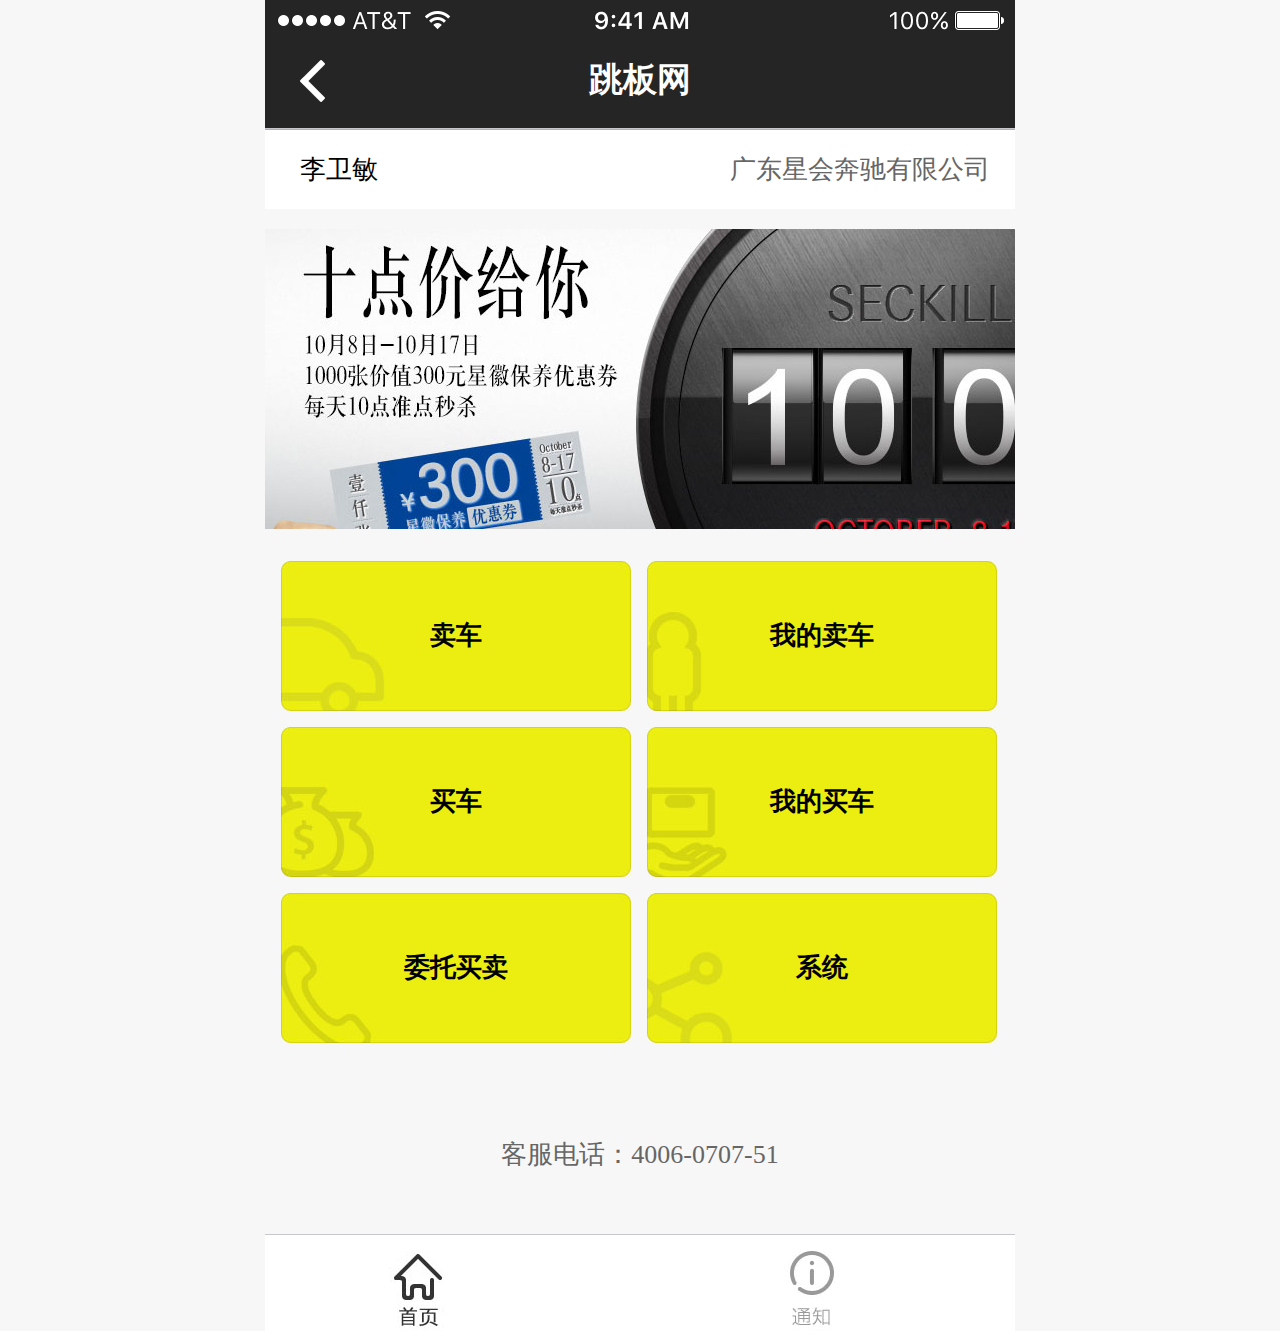
==== commit 30915f52: "上传代码" ====
--- a/index.html
+++ b/index.html
@@ -1,1742 +1,36 @@
- <!DOCTYPE html>
+<!DOCTYPE html>
 <html>
 <head>
-<meta http-equiv="Content-Type" content="text/html; charset=utf-8" />
-<title>秋季单品</title>
-<link TYPE="text/css" rel="stylesheet" href="css/style.css" />
+    <meta charset="UTF-8">
+    <meta name="viewport"
+          content="width=device-width, user-scalable=no, initial-scale=1.0, maximum-scale=1.0, minimum-scale=1.0"/>
+    <title>买卖车微信端</title>
+    <link rel="stylesheet" type="text/css" href="css/style.css"/>
 </head>
-
 <body>
-<div id="header">
-	<ul class="nav layer clearfix">
-    	<li><a href="##">女鞋向左</a></li>
-        <li><a href="##">男鞋向右</a></li>
+<div id="top" class="title">
+    <h1>跳板网</h1>
+</div>
+<div id="content">
+    <div class="logo">
+        <p class="left">李卫敏</p>
+        <p class="right">广东星会奔驰有限公司</p>
+    </div>
+    <span class="ad"><img src="images/ad.jpg"/></span>
+    <ul class="btnList clearfix">
+        <li class="btn-1"><a href="sell.html">卖车</a></li>
+        <li class="btn-2"><a href="mysell.html">我的卖车</a></li>
+        <li class="btn-3"><a href="buy.html">买车</a></li>
+        <li class="btn-4"><a href="mybuy.html">我的买车</a></li>
+        <li class="btn-5"><a href="weituo.html">委托买卖</a></li>
+        <li class="btn-6"><a href="##">系统</a></li>
     </ul>
-    <ul id="sidle" class="sidle layer clearfix">
-    	<li style="width:798px; margin-top:0;" class="current">
-        	<img src="images/01.jpg" usemap="#img01" />
-            <map id="img01" name="img01">
-               <area shape="poly" coords="58,3,58,174,226,174,226,89,369,89,369,3" href="#1" /> 
-			   <area shape="poly" coords="58,191,58,400,225,400,225,191" href="#1" />
-               <area shape="poly" coords="235,151,235,398,387,398,387,151" href="#1" /> 
-			   <area shape="poly" coords="406,10,406,142,586,142,586,85,721,85,721,10" href="#1" />
-               <area shape="poly" coords="406,188,406,422,577,422,577,188" href="#1" />         
-            </map>
-        </li>
-        <li>
-        	<img src="images/02.jpg" usemap="#img02" />
-            <map id="img02" name="img02">
-               <area shape="poly" coords="58,3,58,174,226,174,226,89,369,89,369,3" href="#2" /> 
-			   <area shape="poly" coords="58,191,58,400,225,400,225,191" href="#2" />
-               <area shape="poly" coords="235,151,235,398,387,398,387,151" href="#2" /> 
-			   <area shape="poly" coords="406,10,406,142,586,142,586,85,721,85,721,10" href="#2" />
-               <area shape="poly" coords="406,188,406,422,577,422,577,188" href="#2" />         
-            </map>
-        </li>
-        <li>
-        	<img src="images/03.jpg" usemap="#img03" />
-            <map id="img03" name="img03">
-               <area shape="poly" coords="58,3,58,174,226,174,226,89,369,89,369,3" href="#3" /> 
-			   <area shape="poly" coords="58,191,58,400,225,400,225,191" href="#3" />
-               <area shape="poly" coords="235,151,235,398,387,398,387,151" href="#3" /> 
-			   <area shape="poly" coords="406,10,406,142,586,142,586,85,721,85,721,10" href="#3" />
-               <area shape="poly" coords="406,188,406,422,577,422,577,188" href="#3" />         
-            </map>
-        </li>
-        <li>
-        	<img src="images/04.jpg" usemap="#img04" />
-            <map id="img04" name="img04">
-               <area shape="poly" coords="58,3,58,174,226,174,226,89,369,89,369,3" href="#4" /> 
-			   <area shape="poly" coords="58,191,58,400,225,400,225,191" href="#4" />
-               <area shape="poly" coords="235,151,235,398,387,398,387,151" href="#4" /> 
-			   <area shape="poly" coords="406,10,406,142,586,142,586,85,721,85,721,10" href="#4" />
-               <area shape="poly" coords="406,188,406,422,577,422,577,188" href="#4" />         
-            </map>
-        </li>
-        <li>
-        	<img src="images/05.jpg"  usemap="#img05" />
-            <map id="img05" name="img05">
-               <area shape="poly" coords="58,3,58,174,226,174,226,89,369,89,369,3" href="#5" /> 
-			   <area shape="poly" coords="58,191,58,400,225,400,225,191" href="#5" />
-               <area shape="poly" coords="235,151,235,398,387,398,387,151" href="#5" /> 
-			   <area shape="poly" coords="406,10,406,142,586,142,586,85,721,85,721,10" href="#5" />
-               <area shape="poly" coords="406,188,406,422,577,422,577,188" href="#5" />         
-            </map>
-        </li>
-    </ul>
+    <div class="phone">客服电话：4006-0707-51</div>
 </div>
-
-<div id="women-new" class="layer">
-	<h2 class="women-new-title">
-        <a href="##">7月13-15日 14000张优惠券抢先放送</a>
-    </h2>
-    <ul class="women-new-list clearfix">
-    	<li>
-            <div class="new-list-img">
-                <img src="images/women-new-1.jpg"/>
-                <span>TOKHAROI旗舰店</span>
-            </div>
-            <div class="new-list-logo"><img src="images/new-list-logo.jpg" /></div>
-            <div class="new-list-text">满299减50全场包邮</div>
-            <dl class="new-list-coupon">
-                <dt>优惠券</dt>
-                <dd>￥&nbsp;50&gt;</dd>
-            </dl>
-
-            <div class="women-new-mouseover">
-                <a class="new-mouseover-product" href="##">产品介绍</a>
-                <a class="new-mouseover-coupon" href="##">
-                    <dl class="new-list-coupon">
-                        <dt>优惠券</dt>
-                        <dd>￥&nbsp;50&gt;</dd>
-                    </dl>
-                </a>
-            </div>
-    	</li>
-        <li>
-            <div class="new-list-img">
-                <img src="images/women-new-1.jpg"/>
-                <span>TOKHAROI旗舰店</span>
-            </div>
-            <div class="new-list-logo"><img src="images/new-list-logo.jpg" /></div>
-            <div class="new-list-text">满299减50全场包邮</div>
-            <dl class="new-list-coupon">
-                <dt>优惠券</dt>
-                <dd>￥&nbsp;50&gt;</dd>
-            </dl>
-
-            <div class="women-new-mouseover">
-                <a class="new-mouseover-product" href="##">产品介绍</a>
-                <a class="new-mouseover-coupon" href="##">
-                    <dl class="new-list-coupon">
-                        <dt>优惠券</dt>
-                        <dd>￥&nbsp;50&gt;</dd>
-                    </dl>
-                </a>
-            </div>
-        </li>
-        <li>
-            <div class="new-list-img">
-                <img src="images/women-new-1.jpg"/>
-                <span>TOKHAROI旗舰店</span>
-            </div>
-            <div class="new-list-logo"><img src="images/new-list-logo.jpg" /></div>
-            <div class="new-list-text">满299减50全场包邮</div>
-            <dl class="new-list-coupon">
-                <dt>优惠券</dt>
-                <dd>￥&nbsp;50&gt;</dd>
-            </dl>
-
-            <div class="women-new-mouseover">
-                <a class="new-mouseover-product" href="##">产品介绍</a>
-                <a class="new-mouseover-coupon" href="##">
-                    <dl class="new-list-coupon">
-                        <dt>优惠券</dt>
-                        <dd>￥&nbsp;50&gt;</dd>
-                    </dl>
-                </a>
-            </div>
-        </li>
-        <li>
-            <div class="new-list-img">
-                <img src="images/women-new-1.jpg"/>
-                <span>TOKHAROI旗舰店</span>
-            </div>
-            <div class="new-list-logo"><img src="images/new-list-logo.jpg" /></div>
-            <div class="new-list-text">满299减50全场包邮</div>
-            <dl class="new-list-coupon">
-                <dt>优惠券</dt>
-                <dd>￥&nbsp;50&gt;</dd>
-            </dl>
-
-            <div class="women-new-mouseover">
-                <a class="new-mouseover-product" href="##">产品介绍</a>
-                <a class="new-mouseover-coupon" href="##">
-                    <dl class="new-list-coupon">
-                        <dt>优惠券</dt>
-                        <dd>￥&nbsp;50&gt;</dd>
-                    </dl>
-                </a>
-            </div>
-        </li>
-        <li>
-            <div class="new-list-img">
-                <img src="images/women-new-1.jpg"/>
-                <span>TOKHAROI旗舰店</span>
-            </div>
-            <div class="new-list-logo"><img src="images/new-list-logo.jpg" /></div>
-            <div class="new-list-text">满299减50全场包邮</div>
-            <dl class="new-list-coupon">
-                <dt>优惠券</dt>
-                <dd>￥&nbsp;50&gt;</dd>
-            </dl>
-
-            <div class="women-new-mouseover">
-                <a class="new-mouseover-product" href="##">产品介绍</a>
-                <a class="new-mouseover-coupon" href="##">
-                    <dl class="new-list-coupon">
-                        <dt>优惠券</dt>
-                        <dd>￥&nbsp;50&gt;</dd>
-                    </dl>
-                </a>
-            </div>
-        </li>
-        <li>
-            <div class="new-list-img">
-                <img src="images/women-new-1.jpg"/>
-                <span>TOKHAROI旗舰店</span>
-            </div>
-            <div class="new-list-logo"><img src="images/new-list-logo.jpg" /></div>
-            <div class="new-list-text">满299减50全场包邮</div>
-            <dl class="new-list-coupon">
-                <dt>优惠券</dt>
-                <dd>￥&nbsp;50&gt;</dd>
-            </dl>
-
-            <div class="women-new-mouseover">
-                <a class="new-mouseover-product" href="##">产品介绍</a>
-                <a class="new-mouseover-coupon" href="##">
-                    <dl class="new-list-coupon">
-                        <dt>优惠券</dt>
-                        <dd>￥&nbsp;50&gt;</dd>
-                    </dl>
-                </a>
-            </div>
-        </li>
-        <li>
-            <div class="new-list-img">
-                <img src="images/women-new-1.jpg"/>
-                <span>TOKHAROI旗舰店</span>
-            </div>
-            <div class="new-list-logo"><img src="images/new-list-logo.jpg" /></div>
-            <div class="new-list-text">满299减50全场包邮</div>
-            <dl class="new-list-coupon">
-                <dt>优惠券</dt>
-                <dd>￥&nbsp;50&gt;</dd>
-            </dl>
-
-            <div class="women-new-mouseover">
-                <a class="new-mouseover-product" href="##">产品介绍</a>
-                <a class="new-mouseover-coupon" href="##">
-                    <dl class="new-list-coupon">
-                        <dt>优惠券</dt>
-                        <dd>￥&nbsp;50&gt;</dd>
-                    </dl>
-                </a>
-            </div>
-        </li>
-        <li>
-            <div class="new-list-img">
-                <img src="images/women-new-1.jpg"/>
-                <span>TOKHAROI旗舰店</span>
-            </div>
-            <div class="new-list-logo"><img src="images/new-list-logo.jpg" /></div>
-            <div class="new-list-text">满299减50全场包邮</div>
-            <dl class="new-list-coupon">
-                <dt>优惠券</dt>
-                <dd>￥&nbsp;50&gt;</dd>
-            </dl>
-
-            <div class="women-new-mouseover">
-                <a class="new-mouseover-product" href="##">产品介绍</a>
-                <a class="new-mouseover-coupon" href="##">
-                    <dl class="new-list-coupon">
-                        <dt>优惠券</dt>
-                        <dd>￥&nbsp;50&gt;</dd>
-                    </dl>
-                </a>
-            </div>
-        </li>
-        <li>
-            <div class="new-list-img">
-                <img src="images/women-new-1.jpg"/>
-                <span>TOKHAROI旗舰店</span>
-            </div>
-            <div class="new-list-logo"><img src="images/new-list-logo.jpg" /></div>
-            <div class="new-list-text">满299减50全场包邮</div>
-            <dl class="new-list-coupon">
-                <dt>优惠券</dt>
-                <dd>￥&nbsp;50&gt;</dd>
-            </dl>
-
-            <div class="women-new-mouseover">
-                <a class="new-mouseover-product" href="##">产品介绍</a>
-                <a class="new-mouseover-coupon" href="##">
-                    <dl class="new-list-coupon">
-                        <dt>优惠券</dt>
-                        <dd>￥&nbsp;50&gt;</dd>
-                    </dl>
-                </a>
-            </div>
-        </li>
-        <li>
-            <div class="new-list-img">
-                <img src="images/women-new-1.jpg"/>
-                <span>TOKHAROI旗舰店</span>
-            </div>
-            <div class="new-list-logo"><img src="images/new-list-logo.jpg" /></div>
-            <div class="new-list-text">满299减50全场包邮</div>
-            <dl class="new-list-coupon">
-                <dt>优惠券</dt>
-                <dd>￥&nbsp;50&gt;</dd>
-            </dl>
-
-            <div class="women-new-mouseover">
-                <a class="new-mouseover-product" href="##">产品介绍</a>
-                <a class="new-mouseover-coupon" href="##">
-                    <dl class="new-list-coupon">
-                        <dt>优惠券</dt>
-                        <dd>￥&nbsp;50&gt;</dd>
-                    </dl>
-                </a>
-            </div>
-        </li>
-    </ul>
-    <div class="Bargain">
-        <h2 id="Bargain">聚划算</h2>
-        <ul class="Bargain-list clearfix">
-            <li></li>
-            <li></li>
-            <li></li>
-        </ul>
-    </div>
-    <div class="women-shoes-type">
-        <h2 id="women-shoes-type">美丽随心而动</h2>
-        <h3 id="shoes-type-1">休闲舒适</h3>
-        <ul class="shoes-type clearfix">
-            <li>
-                <div class="shoes-type-title">
-                    <a href="##">七格格潮流店&gt;&gt;</a>
-                    <span>七格格潮流店</span>
-                </div>
-                <div class="shoes-type-img">
-                    <a href="##"><img src="images/women-shoes-type-1.jpg"/></a>
-                    <span>2014经典欧美新款女靴子</span>
-                </div>
-                <dl class="shoes-type-price">
-                    <dt>经典欧美新款</dt>
-                    <dd><img src="images/women-shoes-type-2.jpg"/></dd>
-                </dl>
-                <div class="shoes-type-buy">
-                    <a href="##" class="type-buy-coupon">￥15元</a>
-                    <a href="##" class="type-buy-buy">立即抢购</a>
-                </div>
-            </li>
-            <li>
-                <div class="shoes-type-title">
-                    <a href="##">七格格潮流店&gt;&gt;</a>
-                    <span>七格格潮流店</span>
-                </div>
-                <div class="shoes-type-img">
-                    <a href="##"><img src="images/women-shoes-type-1.jpg"/></a>
-                    <span>2014经典欧美新款女靴子</span>
-                </div>
-                <dl class="shoes-type-price">
-                    <dt>经典欧美新款</dt>
-                    <dd><img src="images/women-shoes-type-2.jpg"/></dd>
-                </dl>
-                <div class="shoes-type-buy">
-                    <a href="##" class="type-buy-coupon">￥15元</a>
-                    <a href="##" class="type-buy-buy">立即抢购</a>
-                </div>
-            </li>
-            <li>
-                <div class="shoes-type-title">
-                    <a href="##">七格格潮流店&gt;&gt;</a>
-                    <span>七格格潮流店</span>
-                </div>
-                <div class="shoes-type-img">
-                    <a href="##"><img src="images/women-shoes-type-1.jpg"/></a>
-                    <span>2014经典欧美新款女靴子</span>
-                </div>
-                <dl class="shoes-type-price">
-                    <dt>经典欧美新款</dt>
-                    <dd><img src="images/women-shoes-type-2.jpg"/></dd>
-                </dl>
-                <div class="shoes-type-buy">
-                    <a href="##" class="type-buy-coupon">￥15元</a>
-                    <a href="##" class="type-buy-buy">立即抢购</a>
-                </div>
-            </li>
-            <li>
-                <div class="shoes-type-title">
-                    <a href="##">七格格潮流店&gt;&gt;</a>
-                    <span>七格格潮流店</span>
-                </div>
-                <div class="shoes-type-img">
-                    <a href="##"><img src="images/women-shoes-type-1.jpg"/></a>
-                    <span>2014经典欧美新款女靴子</span>
-                </div>
-                <dl class="shoes-type-price">
-                    <dt>经典欧美新款</dt>
-                    <dd><img src="images/women-shoes-type-2.jpg"/></dd>
-                </dl>
-                <div class="shoes-type-buy">
-                    <a href="##" class="type-buy-coupon">￥15元</a>
-                    <a href="##" class="type-buy-buy">立即抢购</a>
-                </div>
-            </li>
-            <li>
-                <div class="shoes-type-title">
-                    <a href="##">七格格潮流店&gt;&gt;</a>
-                    <span>七格格潮流店</span>
-                </div>
-                <div class="shoes-type-img">
-                    <a href="##"><img src="images/women-shoes-type-1.jpg"/></a>
-                    <span>2014经典欧美新款女靴子</span>
-                </div>
-                <dl class="shoes-type-price">
-                    <dt>经典欧美新款</dt>
-                    <dd><img src="images/women-shoes-type-2.jpg"/></dd>
-                </dl>
-                <div class="shoes-type-buy">
-                    <a href="##" class="type-buy-coupon">￥15元</a>
-                    <a href="##" class="type-buy-buy">立即抢购</a>
-                </div>
-            </li>
-            <li>
-                <div class="shoes-type-title">
-                    <a href="##">七格格潮流店&gt;&gt;</a>
-                    <span>七格格潮流店</span>
-                </div>
-                <div class="shoes-type-img">
-                    <a href="##"><img src="images/women-shoes-type-1.jpg"/></a>
-                    <span>2014经典欧美新款女靴子</span>
-                </div>
-                <dl class="shoes-type-price">
-                    <dt>经典欧美新款</dt>
-                    <dd><img src="images/women-shoes-type-2.jpg"/></dd>
-                </dl>
-                <div class="shoes-type-buy">
-                    <a href="##" class="type-buy-coupon">￥15元</a>
-                    <a href="##" class="type-buy-buy">立即抢购</a>
-                </div>
-            </li>
-            <li>
-                <div class="shoes-type-title">
-                    <a href="##">七格格潮流店&gt;&gt;</a>
-                    <span>七格格潮流店</span>
-                </div>
-                <div class="shoes-type-img">
-                    <a href="##"><img src="images/women-shoes-type-1.jpg"/></a>
-                    <span>2014经典欧美新款女靴子</span>
-                </div>
-                <dl class="shoes-type-price">
-                    <dt>经典欧美新款</dt>
-                    <dd><img src="images/women-shoes-type-2.jpg"/></dd>
-                </dl>
-                <div class="shoes-type-buy">
-                    <a href="##" class="type-buy-coupon">￥15元</a>
-                    <a href="##" class="type-buy-buy">立即抢购</a>
-                </div>
-            </li>
-            <li>
-                <div class="shoes-type-title">
-                    <a href="##">七格格潮流店&gt;&gt;</a>
-                    <span>七格格潮流店</span>
-                </div>
-                <div class="shoes-type-img">
-                    <a href="##"><img src="images/women-shoes-type-1.jpg"/></a>
-                    <span>2014经典欧美新款女靴子</span>
-                </div>
-                <dl class="shoes-type-price">
-                    <dt>经典欧美新款</dt>
-                    <dd><img src="images/women-shoes-type-2.jpg"/></dd>
-                </dl>
-                <div class="shoes-type-buy">
-                    <a href="##" class="type-buy-coupon">￥15元</a>
-                    <a href="##" class="type-buy-buy">立即抢购</a>
-                </div>
-            </li>
-            <li>
-                <div class="shoes-type-title">
-                    <a href="##">七格格潮流店&gt;&gt;</a>
-                    <span>七格格潮流店</span>
-                </div>
-                <div class="shoes-type-img">
-                    <a href="##"><img src="images/women-shoes-type-1.jpg"/></a>
-                    <span>2014经典欧美新款女靴子</span>
-                </div>
-                <dl class="shoes-type-price">
-                    <dt>经典欧美新款</dt>
-                    <dd><img src="images/women-shoes-type-2.jpg"/></dd>
-                </dl>
-                <div class="shoes-type-buy">
-                    <a href="##" class="type-buy-coupon">￥15元</a>
-                    <a href="##" class="type-buy-buy">立即抢购</a>
-                </div>
-            </li>
-            <li>
-                <div class="shoes-type-title">
-                    <a href="##">七格格潮流店&gt;&gt;</a>
-                    <span>七格格潮流店</span>
-                </div>
-                <div class="shoes-type-img">
-                    <a href="##"><img src="images/women-shoes-type-1.jpg"/></a>
-                    <span>2014经典欧美新款女靴子</span>
-                </div>
-                <dl class="shoes-type-price">
-                    <dt>经典欧美新款</dt>
-                    <dd><img src="images/women-shoes-type-2.jpg"/></dd>
-                </dl>
-                <div class="shoes-type-buy">
-                    <a href="##" class="type-buy-coupon">￥15元</a>
-                    <a href="##" class="type-buy-buy">立即抢购</a>
-                </div>
-            </li>
-        </ul>
-        <h3 id="shoes-type-2">淑女之家</h3>
-        <ul class="shoes-type clearfix">
-            <li>
-                <div class="shoes-type-title">
-                    <a href="##">七格格潮流店&gt;&gt;</a>
-                    <span>七格格潮流店</span>
-                </div>
-                <div class="shoes-type-img">
-                    <a href="##"><img src="images/women-shoes-type-1.jpg"/></a>
-                    <span>2014经典欧美新款女靴子</span>
-                </div>
-                <dl class="shoes-type-price">
-                    <dt>经典欧美新款</dt>
-                    <dd><img src="images/women-shoes-type-2.jpg"/></dd>
-                </dl>
-                <div class="shoes-type-buy">
-                    <a href="##" class="type-buy-coupon">￥15元</a>
-                    <a href="##" class="type-buy-buy">立即抢购</a>
-                </div>
-            </li>
-            <li>
-                <div class="shoes-type-title">
-                    <a href="##">七格格潮流店&gt;&gt;</a>
-                    <span>七格格潮流店</span>
-                </div>
-                <div class="shoes-type-img">
-                    <a href="##"><img src="images/women-shoes-type-1.jpg"/></a>
-                    <span>2014经典欧美新款女靴子</span>
-                </div>
-                <dl class="shoes-type-price">
-                    <dt>经典欧美新款</dt>
-                    <dd><img src="images/women-shoes-type-2.jpg"/></dd>
-                </dl>
-                <div class="shoes-type-buy">
-                    <a href="##" class="type-buy-coupon">￥15元</a>
-                    <a href="##" class="type-buy-buy">立即抢购</a>
-                </div>
-            </li>
-            <li>
-                <div class="shoes-type-title">
-                    <a href="##">七格格潮流店&gt;&gt;</a>
-                    <span>七格格潮流店</span>
-                </div>
-                <div class="shoes-type-img">
-                    <a href="##"><img src="images/women-shoes-type-1.jpg"/></a>
-                    <span>2014经典欧美新款女靴子</span>
-                </div>
-                <dl class="shoes-type-price">
-                    <dt>经典欧美新款</dt>
-                    <dd><img src="images/women-shoes-type-2.jpg"/></dd>
-                </dl>
-                <div class="shoes-type-buy">
-                    <a href="##" class="type-buy-coupon">￥15元</a>
-                    <a href="##" class="type-buy-buy">立即抢购</a>
-                </div>
-            </li>
-            <li>
-                <div class="shoes-type-title">
-                    <a href="##">七格格潮流店&gt;&gt;</a>
-                    <span>七格格潮流店</span>
-                </div>
-                <div class="shoes-type-img">
-                    <a href="##"><img src="images/women-shoes-type-1.jpg"/></a>
-                    <span>2014经典欧美新款女靴子</span>
-                </div>
-                <dl class="shoes-type-price">
-                    <dt>经典欧美新款</dt>
-                    <dd><img src="images/women-shoes-type-2.jpg"/></dd>
-                </dl>
-                <div class="shoes-type-buy">
-                    <a href="##" class="type-buy-coupon">￥15元</a>
-                    <a href="##" class="type-buy-buy">立即抢购</a>
-                </div>
-            </li>
-            <li>
-                <div class="shoes-type-title">
-                    <a href="##">七格格潮流店&gt;&gt;</a>
-                    <span>七格格潮流店</span>
-                </div>
-                <div class="shoes-type-img">
-                    <a href="##"><img src="images/women-shoes-type-1.jpg"/></a>
-                    <span>2014经典欧美新款女靴子</span>
-                </div>
-                <dl class="shoes-type-price">
-                    <dt>经典欧美新款</dt>
-                    <dd><img src="images/women-shoes-type-2.jpg"/></dd>
-                </dl>
-                <div class="shoes-type-buy">
-                    <a href="##" class="type-buy-coupon">￥15元</a>
-                    <a href="##" class="type-buy-buy">立即抢购</a>
-                </div>
-            </li>
-        </ul>
-        <h3 id="shoes-type-3">职场OL</h3>
-        <ul class="shoes-type clearfix">
-            <li>
-                <div class="shoes-type-title">
-                    <a href="##">七格格潮流店&gt;&gt;</a>
-                    <span>七格格潮流店</span>
-                </div>
-                <div class="shoes-type-img">
-                    <a href="##"><img src="images/women-shoes-type-1.jpg"/></a>
-                    <span>2014经典欧美新款女靴子</span>
-                </div>
-                <dl class="shoes-type-price">
-                    <dt>经典欧美新款</dt>
-                    <dd><img src="images/women-shoes-type-2.jpg"/></dd>
-                </dl>
-                <div class="shoes-type-buy">
-                    <a href="##" class="type-buy-coupon">￥15元</a>
-                    <a href="##" class="type-buy-buy">立即抢购</a>
-                </div>
-            </li>
-            <li>
-                <div class="shoes-type-title">
-                    <a href="##">七格格潮流店&gt;&gt;</a>
-                    <span>七格格潮流店</span>
-                </div>
-                <div class="shoes-type-img">
-                    <a href="##"><img src="images/women-shoes-type-1.jpg"/></a>
-                    <span>2014经典欧美新款女靴子</span>
-                </div>
-                <dl class="shoes-type-price">
-                    <dt>经典欧美新款</dt>
-                    <dd><img src="images/women-shoes-type-2.jpg"/></dd>
-                </dl>
-                <div class="shoes-type-buy">
-                    <a href="##" class="type-buy-coupon">￥15元</a>
-                    <a href="##" class="type-buy-buy">立即抢购</a>
-                </div>
-            </li>
-            <li>
-                <div class="shoes-type-title">
-                    <a href="##">七格格潮流店&gt;&gt;</a>
-                    <span>七格格潮流店</span>
-                </div>
-                <div class="shoes-type-img">
-                    <a href="##"><img src="images/women-shoes-type-1.jpg"/></a>
-                    <span>2014经典欧美新款女靴子</span>
-                </div>
-                <dl class="shoes-type-price">
-                    <dt>经典欧美新款</dt>
-                    <dd><img src="images/women-shoes-type-2.jpg"/></dd>
-                </dl>
-                <div class="shoes-type-buy">
-                    <a href="##" class="type-buy-coupon">￥15元</a>
-                    <a href="##" class="type-buy-buy">立即抢购</a>
-                </div>
-            </li>
-            <li>
-                <div class="shoes-type-title">
-                    <a href="##">七格格潮流店&gt;&gt;</a>
-                    <span>七格格潮流店</span>
-                </div>
-                <div class="shoes-type-img">
-                    <a href="##"><img src="images/women-shoes-type-1.jpg"/></a>
-                    <span>2014经典欧美新款女靴子</span>
-                </div>
-                <dl class="shoes-type-price">
-                    <dt>经典欧美新款</dt>
-                    <dd><img src="images/women-shoes-type-2.jpg"/></dd>
-                </dl>
-                <div class="shoes-type-buy">
-                    <a href="##" class="type-buy-coupon">￥15元</a>
-                    <a href="##" class="type-buy-buy">立即抢购</a>
-                </div>
-            </li>
-            <li>
-                <div class="shoes-type-title">
-                    <a href="##">七格格潮流店&gt;&gt;</a>
-                    <span>七格格潮流店</span>
-                </div>
-                <div class="shoes-type-img">
-                    <a href="##"><img src="images/women-shoes-type-1.jpg"/></a>
-                    <span>2014经典欧美新款女靴子</span>
-                </div>
-                <dl class="shoes-type-price">
-                    <dt>经典欧美新款</dt>
-                    <dd><img src="images/women-shoes-type-2.jpg"/></dd>
-                </dl>
-                <div class="shoes-type-buy">
-                    <a href="##" class="type-buy-coupon">￥15元</a>
-                    <a href="##" class="type-buy-buy">立即抢购</a>
-                </div>
-            </li>
-        </ul>
-        <h3 id="shoes-type-4">最爱运动</h3>
-        <ul class="shoes-type clearfix">
-            <li>
-                <div class="shoes-type-title">
-                    <a href="##">七格格潮流店&gt;&gt;</a>
-                    <span>七格格潮流店</span>
-                </div>
-                <div class="shoes-type-img">
-                    <a href="##"><img src="images/women-shoes-type-1.jpg"/></a>
-                    <span>2014经典欧美新款女靴子</span>
-                </div>
-                <dl class="shoes-type-price">
-                    <dt>经典欧美新款</dt>
-                    <dd><img src="images/women-shoes-type-2.jpg"/></dd>
-                </dl>
-                <div class="shoes-type-buy">
-                    <a href="##" class="type-buy-coupon">￥15元</a>
-                    <a href="##" class="type-buy-buy">立即抢购</a>
-                </div>
-            </li>
-            <li>
-                <div class="shoes-type-title">
-                    <a href="##">七格格潮流店&gt;&gt;</a>
-                    <span>七格格潮流店</span>
-                </div>
-                <div class="shoes-type-img">
-                    <a href="##"><img src="images/women-shoes-type-1.jpg"/></a>
-                    <span>2014经典欧美新款女靴子</span>
-                </div>
-                <dl class="shoes-type-price">
-                    <dt>经典欧美新款</dt>
-                    <dd><img src="images/women-shoes-type-2.jpg"/></dd>
-                </dl>
-                <div class="shoes-type-buy">
-                    <a href="##" class="type-buy-coupon">￥15元</a>
-                    <a href="##" class="type-buy-buy">立即抢购</a>
-                </div>
-            </li>
-            <li>
-                <div class="shoes-type-title">
-                    <a href="##">七格格潮流店&gt;&gt;</a>
-                    <span>七格格潮流店</span>
-                </div>
-                <div class="shoes-type-img">
-                    <a href="##"><img src="images/women-shoes-type-1.jpg"/></a>
-                    <span>2014经典欧美新款女靴子</span>
-                </div>
-                <dl class="shoes-type-price">
-                    <dt>经典欧美新款</dt>
-                    <dd><img src="images/women-shoes-type-2.jpg"/></dd>
-                </dl>
-                <div class="shoes-type-buy">
-                    <a href="##" class="type-buy-coupon">￥15元</a>
-                    <a href="##" class="type-buy-buy">立即抢购</a>
-                </div>
-            </li>
-            <li>
-                <div class="shoes-type-title">
-                    <a href="##">七格格潮流店&gt;&gt;</a>
-                    <span>七格格潮流店</span>
-                </div>
-                <div class="shoes-type-img">
-                    <a href="##"><img src="images/women-shoes-type-1.jpg"/></a>
-                    <span>2014经典欧美新款女靴子</span>
-                </div>
-                <dl class="shoes-type-price">
-                    <dt>经典欧美新款</dt>
-                    <dd><img src="images/women-shoes-type-2.jpg"/></dd>
-                </dl>
-                <div class="shoes-type-buy">
-                    <a href="##" class="type-buy-coupon">￥15元</a>
-                    <a href="##" class="type-buy-buy">立即抢购</a>
-                </div>
-            </li>
-            <li>
-                <div class="shoes-type-title">
-                    <a href="##">七格格潮流店&gt;&gt;</a>
-                    <span>七格格潮流店</span>
-                </div>
-                <div class="shoes-type-img">
-                    <a href="##"><img src="images/women-shoes-type-1.jpg"/></a>
-                    <span>2014经典欧美新款女靴子</span>
-                </div>
-                <dl class="shoes-type-price">
-                    <dt>经典欧美新款</dt>
-                    <dd><img src="images/women-shoes-type-2.jpg"/></dd>
-                </dl>
-                <div class="shoes-type-buy">
-                    <a href="##" class="type-buy-coupon">￥15元</a>
-                    <a href="##" class="type-buy-buy">立即抢购</a>
-                </div>
-            </li>
-        </ul>
-        <h3 id="shoes-type-5">偏爱英伦</h3>
-        <ul class="shoes-type clearfix">
-            <li>
-                <div class="shoes-type-title">
-                    <a href="##">七格格潮流店&gt;&gt;</a>
-                    <span>七格格潮流店</span>
-                </div>
-                <div class="shoes-type-img">
-                    <a href="##"><img src="images/women-shoes-type-1.jpg"/></a>
-                    <span>2014经典欧美新款女靴子</span>
-                </div>
-                <dl class="shoes-type-price">
-                    <dt>经典欧美新款</dt>
-                    <dd><img src="images/women-shoes-type-2.jpg"/></dd>
-                </dl>
-                <div class="shoes-type-buy">
-                    <a href="##" class="type-buy-coupon">￥15元</a>
-                    <a href="##" class="type-buy-buy">立即抢购</a>
-                </div>
-            </li>
-            <li>
-                <div class="shoes-type-title">
-                    <a href="##">七格格潮流店&gt;&gt;</a>
-                    <span>七格格潮流店</span>
-                </div>
-                <div class="shoes-type-img">
-                    <a href="##"><img src="images/women-shoes-type-1.jpg"/></a>
-                    <span>2014经典欧美新款女靴子</span>
-                </div>
-                <dl class="shoes-type-price">
-                    <dt>经典欧美新款</dt>
-                    <dd><img src="images/women-shoes-type-2.jpg"/></dd>
-                </dl>
-                <div class="shoes-type-buy">
-                    <a href="##" class="type-buy-coupon">￥15元</a>
-                    <a href="##" class="type-buy-buy">立即抢购</a>
-                </div>
-            </li>
-            <li>
-                <div class="shoes-type-title">
-                    <a href="##">七格格潮流店&gt;&gt;</a>
-                    <span>七格格潮流店</span>
-                </div>
-                <div class="shoes-type-img">
-                    <a href="##"><img src="images/women-shoes-type-1.jpg"/></a>
-                    <span>2014经典欧美新款女靴子</span>
-                </div>
-                <dl class="shoes-type-price">
-                    <dt>经典欧美新款</dt>
-                    <dd><img src="images/women-shoes-type-2.jpg"/></dd>
-                </dl>
-                <div class="shoes-type-buy">
-                    <a href="##" class="type-buy-coupon">￥15元</a>
-                    <a href="##" class="type-buy-buy">立即抢购</a>
-                </div>
-            </li>
-            <li>
-                <div class="shoes-type-title">
-                    <a href="##">七格格潮流店&gt;&gt;</a>
-                    <span>七格格潮流店</span>
-                </div>
-                <div class="shoes-type-img">
-                    <a href="##"><img src="images/women-shoes-type-1.jpg"/></a>
-                    <span>2014经典欧美新款女靴子</span>
-                </div>
-                <dl class="shoes-type-price">
-                    <dt>经典欧美新款</dt>
-                    <dd><img src="images/women-shoes-type-2.jpg"/></dd>
-                </dl>
-                <div class="shoes-type-buy">
-                    <a href="##" class="type-buy-coupon">￥15元</a>
-                    <a href="##" class="type-buy-buy">立即抢购</a>
-                </div>
-            </li>
-            <li>
-                <div class="shoes-type-title">
-                    <a href="##">七格格潮流店&gt;&gt;</a>
-                    <span>七格格潮流店</span>
-                </div>
-                <div class="shoes-type-img">
-                    <a href="##"><img src="images/women-shoes-type-1.jpg"/></a>
-                    <span>2014经典欧美新款女靴子</span>
-                </div>
-                <dl class="shoes-type-price">
-                    <dt>经典欧美新款</dt>
-                    <dd><img src="images/women-shoes-type-2.jpg"/></dd>
-                </dl>
-                <div class="shoes-type-buy">
-                    <a href="##" class="type-buy-coupon">￥15元</a>
-                    <a href="##" class="type-buy-buy">立即抢购</a>
-                </div>
-            </li>
-        </ul>
-
-
-    </div>
-    <div class="made-in-china">
-        <h2 id="made-in-china">中国质造</h2>
-        <ul class="china-list clearfix">
-            <li>
-                <div class="shoes-type-img">
-                    <a href="##"><img src="images/women-shoes-type-1.jpg"/></a>
-                    <span>2014经典欧美新款女靴子</span>
-                </div>
-                <dl class="shoes-type-price">
-                    <dt>经典欧美新款</dt>
-                    <dd><img src="images/women-shoes-type-2.jpg"/></dd>
-                </dl>
-                <div class="china-buy">
-                    <a href="##" class="china-buy-buy">立即抢购</a>
-                </div>
-            </li>
-            <li>
-                <div class="shoes-type-img">
-                    <a href="##"><img src="images/women-shoes-type-1.jpg"/></a>
-                    <span>2014经典欧美新款女靴子</span>
-                </div>
-                <dl class="shoes-type-price">
-                    <dt>经典欧美新款</dt>
-                    <dd><img src="images/women-shoes-type-2.jpg"/></dd>
-                </dl>
-                <div class="china-buy">
-                    <a href="##" class="china-buy-buy">立即抢购</a>
-                </div>
-            </li>
-            <li>
-                <div class="shoes-type-img">
-                    <a href="##"><img src="images/women-shoes-type-1.jpg"/></a>
-                    <span>2014经典欧美新款女靴子</span>
-                </div>
-                <dl class="shoes-type-price">
-                    <dt>经典欧美新款</dt>
-                    <dd><img src="images/women-shoes-type-2.jpg"/></dd>
-                </dl>
-                <div class="china-buy">
-                    <a href="##" class="china-buy-buy">立即抢购</a>
-                </div>
-            </li>
-            <li>
-                <div class="shoes-type-img">
-                    <a href="##"><img src="images/women-shoes-type-1.jpg"/></a>
-                    <span>2014经典欧美新款女靴子</span>
-                </div>
-                <dl class="shoes-type-price">
-                    <dt>经典欧美新款</dt>
-                    <dd><img src="images/women-shoes-type-2.jpg"/></dd>
-                </dl>
-                <div class="china-buy">
-                    <a href="##" class="china-buy-buy">立即抢购</a>
-                </div>
-            </li>
-            <li>
-                <div class="shoes-type-img">
-                    <a href="##"><img src="images/women-shoes-type-1.jpg"/></a>
-                    <span>2014经典欧美新款女靴子</span>
-                </div>
-                <dl class="shoes-type-price">
-                    <dt>经典欧美新款</dt>
-                    <dd><img src="images/women-shoes-type-2.jpg"/></dd>
-                </dl>
-                <div class="china-buy">
-                    <a href="##" class="china-buy-buy">立即抢购</a>
-                </div>
-            </li>
-        </ul>
-    </div>
-
-</div>
-
-<div id="man-new">
-<div class="layer">
-    <h2 class="man-new-title">
-        <a href="##">7月13-15日 14000张优惠券抢先放送</a>
-    </h2>
-    <ul class="man-new-list clearfix">
-        <li>
-            <div class="new-list-img">
-                <img src="images/man-new-1.jpg"/>
-                <span>TOKHAROI旗舰店</span>
-            </div>
-            <div class="new-list-logo"><img src="images/new-list-logo.jpg" /></div>
-            <div class="new-list-text">满299减50全场包邮</div>
-            <dl class="new-list-coupon">
-                <dt>优惠券</dt>
-                <dd>￥&nbsp;50&gt;</dd>
-            </dl>
-
-            <div class="man-new-mouseover">
-                <a class="new-mouseover-product" href="##">产品介绍</a>
-                <a class="new-mouseover-coupon" href="##">
-                    <dl class="new-list-coupon">
-                        <dt>优惠券</dt>
-                        <dd>￥&nbsp;50&gt;</dd>
-                    </dl>
-                </a>
-            </div>
-        </li>
-        <li>
-            <div class="new-list-img">
-                <img src="images/man-new-1.jpg"/>
-                <span>TOKHAROI旗舰店</span>
-            </div>
-            <div class="new-list-logo"><img src="images/new-list-logo.jpg" /></div>
-            <div class="new-list-text">满299减50全场包邮</div>
-            <dl class="new-list-coupon">
-                <dt>优惠券</dt>
-                <dd>￥&nbsp;50&gt;</dd>
-            </dl>
-
-            <div class="man-new-mouseover">
-                <a class="new-mouseover-product" href="##">产品介绍</a>
-                <a class="new-mouseover-coupon" href="##">
-                    <dl class="new-list-coupon">
-                        <dt>优惠券</dt>
-                        <dd>￥&nbsp;50&gt;</dd>
-                    </dl>
-                </a>
-            </div>
-        </li>
-        <li>
-            <div class="new-list-img">
-                <img src="images/man-new-1.jpg"/>
-                <span>TOKHAROI旗舰店</span>
-            </div>
-            <div class="new-list-logo"><img src="images/new-list-logo.jpg" /></div>
-            <div class="new-list-text">满299减50全场包邮</div>
-            <dl class="new-list-coupon">
-                <dt>优惠券</dt>
-                <dd>￥&nbsp;50&gt;</dd>
-            </dl>
-
-            <div class="man-new-mouseover">
-                <a class="new-mouseover-product" href="##">产品介绍</a>
-                <a class="new-mouseover-coupon" href="##">
-                    <dl class="new-list-coupon">
-                        <dt>优惠券</dt>
-                        <dd>￥&nbsp;50&gt;</dd>
-                    </dl>
-                </a>
-            </div>
-        </li>
-        <li>
-            <div class="new-list-img">
-                <img src="images/man-new-1.jpg"/>
-                <span>TOKHAROI旗舰店</span>
-            </div>
-            <div class="new-list-logo"><img src="images/new-list-logo.jpg" /></div>
-            <div class="new-list-text">满299减50全场包邮</div>
-            <dl class="new-list-coupon">
-                <dt>优惠券</dt>
-                <dd>￥&nbsp;50&gt;</dd>
-            </dl>
-
-            <div class="man-new-mouseover">
-                <a class="new-mouseover-product" href="##">产品介绍</a>
-                <a class="new-mouseover-coupon" href="##">
-                    <dl class="new-list-coupon">
-                        <dt>优惠券</dt>
-                        <dd>￥&nbsp;50&gt;</dd>
-                    </dl>
-                </a>
-            </div>
-        </li>
-        <li>
-            <div class="new-list-img">
-                <img src="images/man-new-1.jpg"/>
-                <span>TOKHAROI旗舰店</span>
-            </div>
-            <div class="new-list-logo"><img src="images/new-list-logo.jpg" /></div>
-            <div class="new-list-text">满299减50全场包邮</div>
-            <dl class="new-list-coupon">
-                <dt>优惠券</dt>
-                <dd>￥&nbsp;50&gt;</dd>
-            </dl>
-
-            <div class="man-new-mouseover">
-                <a class="new-mouseover-product" href="##">产品介绍</a>
-                <a class="new-mouseover-coupon" href="##">
-                    <dl class="new-list-coupon">
-                        <dt>优惠券</dt>
-                        <dd>￥&nbsp;50&gt;</dd>
-                    </dl>
-                </a>
-            </div>
-        </li>
-        <li>
-            <div class="new-list-img">
-                <img src="images/man-new-1.jpg"/>
-                <span>TOKHAROI旗舰店</span>
-            </div>
-            <div class="new-list-logo"><img src="images/new-list-logo.jpg" /></div>
-            <div class="new-list-text">满299减50全场包邮</div>
-            <dl class="new-list-coupon">
-                <dt>优惠券</dt>
-                <dd>￥&nbsp;50&gt;</dd>
-            </dl>
-
-            <div class="man-new-mouseover">
-                <a class="new-mouseover-product" href="##">产品介绍</a>
-                <a class="new-mouseover-coupon" href="##">
-                    <dl class="new-list-coupon">
-                        <dt>优惠券</dt>
-                        <dd>￥&nbsp;50&gt;</dd>
-                    </dl>
-                </a>
-            </div>
-        </li>
-        <li>
-            <div class="new-list-img">
-                <img src="images/man-new-1.jpg"/>
-                <span>TOKHAROI旗舰店</span>
-            </div>
-            <div class="new-list-logo"><img src="images/new-list-logo.jpg" /></div>
-            <div class="new-list-text">满299减50全场包邮</div>
-            <dl class="new-list-coupon">
-                <dt>优惠券</dt>
-                <dd>￥&nbsp;50&gt;</dd>
-            </dl>
-
-            <div class="man-new-mouseover">
-                <a class="new-mouseover-product" href="##">产品介绍</a>
-                <a class="new-mouseover-coupon" href="##">
-                    <dl class="new-list-coupon">
-                        <dt>优惠券</dt>
-                        <dd>￥&nbsp;50&gt;</dd>
-                    </dl>
-                </a>
-            </div>
-        </li>
-        <li>
-            <div class="new-list-img">
-                <img src="images/man-new-1.jpg"/>
-                <span>TOKHAROI旗舰店</span>
-            </div>
-            <div class="new-list-logo"><img src="images/new-list-logo.jpg" /></div>
-            <div class="new-list-text">满299减50全场包邮</div>
-            <dl class="new-list-coupon">
-                <dt>优惠券</dt>
-                <dd>￥&nbsp;50&gt;</dd>
-            </dl>
-
-            <div class="man-new-mouseover">
-                <a class="new-mouseover-product" href="##">产品介绍</a>
-                <a class="new-mouseover-coupon" href="##">
-                    <dl class="new-list-coupon">
-                        <dt>优惠券</dt>
-                        <dd>￥&nbsp;50&gt;</dd>
-                    </dl>
-                </a>
-            </div>
-        </li>
-        <li>
-            <div class="new-list-img">
-                <img src="images/man-new-1.jpg"/>
-                <span>TOKHAROI旗舰店</span>
-            </div>
-            <div class="new-list-logo"><img src="images/new-list-logo.jpg" /></div>
-            <div class="new-list-text">满299减50全场包邮</div>
-            <dl class="new-list-coupon">
-                <dt>优惠券</dt>
-                <dd>￥&nbsp;50&gt;</dd>
-            </dl>
-
-            <div class="man-new-mouseover">
-                <a class="new-mouseover-product" href="##">产品介绍</a>
-                <a class="new-mouseover-coupon" href="##">
-                    <dl class="new-list-coupon">
-                        <dt>优惠券</dt>
-                        <dd>￥&nbsp;50&gt;</dd>
-                    </dl>
-                </a>
-            </div>
-        </li>
-        <li>
-            <div class="new-list-img">
-                <img src="images/man-new-1.jpg"/>
-                <span>TOKHAROI旗舰店</span>
-            </div>
-            <div class="new-list-logo"><img src="images/new-list-logo.jpg" /></div>
-            <div class="new-list-text">满299减50全场包邮</div>
-            <dl class="new-list-coupon">
-                <dt>优惠券</dt>
-                <dd>￥&nbsp;50&gt;</dd>
-            </dl>
-
-            <div class="man-new-mouseover">
-                <a class="new-mouseover-product" href="##">产品介绍</a>
-                <a class="new-mouseover-coupon" href="##">
-                    <dl class="new-list-coupon">
-                        <dt>优惠券</dt>
-                        <dd>￥&nbsp;50&gt;</dd>
-                    </dl>
-                </a>
-            </div>
-        </li>
-    </ul>
-    <div class="Bargain">
-        <h2>聚划算</h2>
-        <ul class="Bargain-list clearfix">
-            <li></li>
-            <li></li>
-            <li></li>
-        </ul>
-    </div>
-    <div class="man-shoes-type">
-        <h2 id="man-shoes-type">品质彰显风范</h2>
-        <h3 id="shoes-type-6">极简主义</h3>
-        <ul class="shoes-type clearfix">
-            <li>
-                <div class="shoes-type-title">
-                    <a href="##">七格格潮流店&gt;&gt;</a>
-                    <span>七格格潮流店</span>
-                </div>
-                <div class="shoes-type-img">
-                    <a href="##"><img src="images/man-shoes-type-1.jpg"/></a>
-                    <span>2014经典欧美新款女靴子</span>
-                </div>
-                <dl class="shoes-type-price">
-                    <dt>经典欧美新款</dt>
-                    <dd><img src="images/man-shoes-type-2.jpg"/></dd>
-                </dl>
-                <div class="shoes-type-buy">
-                    <a href="##" class="type-buy-coupon">￥15元</a>
-                    <a href="##" class="type-buy-buy">立即抢购</a>
-                </div>
-            </li>
-            <li>
-                <div class="shoes-type-title">
-                    <a href="##">七格格潮流店&gt;&gt;</a>
-                    <span>七格格潮流店</span>
-                </div>
-                <div class="shoes-type-img">
-                    <a href="##"><img src="images/man-shoes-type-1.jpg"/></a>
-                    <span>2014经典欧美新款女靴子</span>
-                </div>
-                <dl class="shoes-type-price">
-                    <dt>经典欧美新款</dt>
-                    <dd><img src="images/man-shoes-type-2.jpg"/></dd>
-                </dl>
-                <div class="shoes-type-buy">
-                    <a href="##" class="type-buy-coupon">￥15元</a>
-                    <a href="##" class="type-buy-buy">立即抢购</a>
-                </div>
-            </li>
-            <li>
-                <div class="shoes-type-title">
-                    <a href="##">七格格潮流店&gt;&gt;</a>
-                    <span>七格格潮流店</span>
-                </div>
-                <div class="shoes-type-img">
-                    <a href="##"><img src="images/man-shoes-type-1.jpg"/></a>
-                    <span>2014经典欧美新款女靴子</span>
-                </div>
-                <dl class="shoes-type-price">
-                    <dt>经典欧美新款</dt>
-                    <dd><img src="images/man-shoes-type-2.jpg"/></dd>
-                </dl>
-                <div class="shoes-type-buy">
-                    <a href="##" class="type-buy-coupon">￥15元</a>
-                    <a href="##" class="type-buy-buy">立即抢购</a>
-                </div>
-            </li>
-            <li>
-                <div class="shoes-type-title">
-                    <a href="##">七格格潮流店&gt;&gt;</a>
-                    <span>七格格潮流店</span>
-                </div>
-                <div class="shoes-type-img">
-                    <a href="##"><img src="images/man-shoes-type-1.jpg"/></a>
-                    <span>2014经典欧美新款女靴子</span>
-                </div>
-                <dl class="shoes-type-price">
-                    <dt>经典欧美新款</dt>
-                    <dd><img src="images/man-shoes-type-2.jpg"/></dd>
-                </dl>
-                <div class="shoes-type-buy">
-                    <a href="##" class="type-buy-coupon">￥15元</a>
-                    <a href="##" class="type-buy-buy">立即抢购</a>
-                </div>
-            </li>
-            <li>
-                <div class="shoes-type-title">
-                    <a href="##">七格格潮流店&gt;&gt;</a>
-                    <span>七格格潮流店</span>
-                </div>
-                <div class="shoes-type-img">
-                    <a href="##"><img src="images/man-shoes-type-1.jpg"/></a>
-                    <span>2014经典欧美新款女靴子</span>
-                </div>
-                <dl class="shoes-type-price">
-                    <dt>经典欧美新款</dt>
-                    <dd><img src="images/man-shoes-type-2.jpg"/></dd>
-                </dl>
-                <div class="shoes-type-buy">
-                    <a href="##" class="type-buy-coupon">￥15元</a>
-                    <a href="##" class="type-buy-buy">立即抢购</a>
-                </div>
-            </li>
-            <li>
-                <div class="shoes-type-title">
-                    <a href="##">七格格潮流店&gt;&gt;</a>
-                    <span>七格格潮流店</span>
-                </div>
-                <div class="shoes-type-img">
-                    <a href="##"><img src="images/man-shoes-type-1.jpg"/></a>
-                    <span>2014经典欧美新款女靴子</span>
-                </div>
-                <dl class="shoes-type-price">
-                    <dt>经典欧美新款</dt>
-                    <dd><img src="images/man-shoes-type-2.jpg"/></dd>
-                </dl>
-                <div class="shoes-type-buy">
-                    <a href="##" class="type-buy-coupon">￥15元</a>
-                    <a href="##" class="type-buy-buy">立即抢购</a>
-                </div>
-            </li>
-            <li>
-                <div class="shoes-type-title">
-                    <a href="##">七格格潮流店&gt;&gt;</a>
-                    <span>七格格潮流店</span>
-                </div>
-                <div class="shoes-type-img">
-                    <a href="##"><img src="images/man-shoes-type-1.jpg"/></a>
-                    <span>2014经典欧美新款女靴子</span>
-                </div>
-                <dl class="shoes-type-price">
-                    <dt>经典欧美新款</dt>
-                    <dd><img src="images/man-shoes-type-2.jpg"/></dd>
-                </dl>
-                <div class="shoes-type-buy">
-                    <a href="##" class="type-buy-coupon">￥15元</a>
-                    <a href="##" class="type-buy-buy">立即抢购</a>
-                </div>
-            </li>
-            <li>
-                <div class="shoes-type-title">
-                    <a href="##">七格格潮流店&gt;&gt;</a>
-                    <span>七格格潮流店</span>
-                </div>
-                <div class="shoes-type-img">
-                    <a href="##"><img src="images/man-shoes-type-1.jpg"/></a>
-                    <span>2014经典欧美新款女靴子</span>
-                </div>
-                <dl class="shoes-type-price">
-                    <dt>经典欧美新款</dt>
-                    <dd><img src="images/man-shoes-type-2.jpg"/></dd>
-                </dl>
-                <div class="shoes-type-buy">
-                    <a href="##" class="type-buy-coupon">￥15元</a>
-                    <a href="##" class="type-buy-buy">立即抢购</a>
-                </div>
-            </li>
-            <li>
-                <div class="shoes-type-title">
-                    <a href="##">七格格潮流店&gt;&gt;</a>
-                    <span>七格格潮流店</span>
-                </div>
-                <div class="shoes-type-img">
-                    <a href="##"><img src="images/man-shoes-type-1.jpg"/></a>
-                    <span>2014经典欧美新款女靴子</span>
-                </div>
-                <dl class="shoes-type-price">
-                    <dt>经典欧美新款</dt>
-                    <dd><img src="images/man-shoes-type-2.jpg"/></dd>
-                </dl>
-                <div class="shoes-type-buy">
-                    <a href="##" class="type-buy-coupon">￥15元</a>
-                    <a href="##" class="type-buy-buy">立即抢购</a>
-                </div>
-            </li>
-            <li>
-                <div class="shoes-type-title">
-                    <a href="##">七格格潮流店&gt;&gt;</a>
-                    <span>七格格潮流店</span>
-                </div>
-                <div class="shoes-type-img">
-                    <a href="##"><img src="images/man-shoes-type-1.jpg"/></a>
-                    <span>2014经典欧美新款女靴子</span>
-                </div>
-                <dl class="shoes-type-price">
-                    <dt>经典欧美新款</dt>
-                    <dd><img src="images/man-shoes-type-2.jpg"/></dd>
-                </dl>
-                <div class="shoes-type-buy">
-                    <a href="##" class="type-buy-coupon">￥15元</a>
-                    <a href="##" class="type-buy-buy">立即抢购</a>
-                </div>
-            </li>
-
-        </ul>
-        <h3 id="shoes-type-7">个性潮流</h3>
-        <ul class="shoes-type clearfix">
-            <li>
-                <div class="shoes-type-title">
-                    <a href="##">七格格潮流店&gt;&gt;</a>
-                    <span>七格格潮流店</span>
-                </div>
-                <div class="shoes-type-img">
-                    <a href="##"><img src="images/man-shoes-type-1.jpg"/></a>
-                    <span>2014经典欧美新款女靴子</span>
-                </div>
-                <dl class="shoes-type-price">
-                    <dt>经典欧美新款</dt>
-                    <dd><img src="images/man-shoes-type-2.jpg"/></dd>
-                </dl>
-                <div class="shoes-type-buy">
-                    <a href="##" class="type-buy-coupon">￥15元</a>
-                    <a href="##" class="type-buy-buy">立即抢购</a>
-                </div>
-            </li>
-            <li>
-                <div class="shoes-type-title">
-                    <a href="##">七格格潮流店&gt;&gt;</a>
-                    <span>七格格潮流店</span>
-                </div>
-                <div class="shoes-type-img">
-                    <a href="##"><img src="images/man-shoes-type-1.jpg"/></a>
-                    <span>2014经典欧美新款女靴子</span>
-                </div>
-                <dl class="shoes-type-price">
-                    <dt>经典欧美新款</dt>
-                    <dd><img src="images/man-shoes-type-2.jpg"/></dd>
-                </dl>
-                <div class="shoes-type-buy">
-                    <a href="##" class="type-buy-coupon">￥15元</a>
-                    <a href="##" class="type-buy-buy">立即抢购</a>
-                </div>
-            </li>
-            <li>
-                <div class="shoes-type-title">
-                    <a href="##">七格格潮流店&gt;&gt;</a>
-                    <span>七格格潮流店</span>
-                </div>
-                <div class="shoes-type-img">
-                    <a href="##"><img src="images/man-shoes-type-1.jpg"/></a>
-                    <span>2014经典欧美新款女靴子</span>
-                </div>
-                <dl class="shoes-type-price">
-                    <dt>经典欧美新款</dt>
-                    <dd><img src="images/man-shoes-type-2.jpg"/></dd>
-                </dl>
-                <div class="shoes-type-buy">
-                    <a href="##" class="type-buy-coupon">￥15元</a>
-                    <a href="##" class="type-buy-buy">立即抢购</a>
-                </div>
-            </li>
-            <li>
-                <div class="shoes-type-title">
-                    <a href="##">七格格潮流店&gt;&gt;</a>
-                    <span>七格格潮流店</span>
-                </div>
-                <div class="shoes-type-img">
-                    <a href="##"><img src="images/man-shoes-type-1.jpg"/></a>
-                    <span>2014经典欧美新款女靴子</span>
-                </div>
-                <dl class="shoes-type-price">
-                    <dt>经典欧美新款</dt>
-                    <dd><img src="images/man-shoes-type-2.jpg"/></dd>
-                </dl>
-                <div class="shoes-type-buy">
-                    <a href="##" class="type-buy-coupon">￥15元</a>
-                    <a href="##" class="type-buy-buy">立即抢购</a>
-                </div>
-            </li>
-            <li>
-                <div class="shoes-type-title">
-                    <a href="##">七格格潮流店&gt;&gt;</a>
-                    <span>七格格潮流店</span>
-                </div>
-                <div class="shoes-type-img">
-                    <a href="##"><img src="images/man-shoes-type-1.jpg"/></a>
-                    <span>2014经典欧美新款女靴子</span>
-                </div>
-                <dl class="shoes-type-price">
-                    <dt>经典欧美新款</dt>
-                    <dd><img src="images/man-shoes-type-2.jpg"/></dd>
-                </dl>
-                <div class="shoes-type-buy">
-                    <a href="##" class="type-buy-coupon">￥15元</a>
-                    <a href="##" class="type-buy-buy">立即抢购</a>
-                </div>
-            </li>
-        </ul>
-        <h3 id="shoes-type-8">商务职场</h3>
-        <ul class="shoes-type clearfix">
-            <li>
-                <div class="shoes-type-title">
-                    <a href="##">七格格潮流店&gt;&gt;</a>
-                    <span>七格格潮流店</span>
-                </div>
-                <div class="shoes-type-img">
-                    <a href="##"><img src="images/man-shoes-type-1.jpg"/></a>
-                    <span>2014经典欧美新款女靴子</span>
-                </div>
-                <dl class="shoes-type-price">
-                    <dt>经典欧美新款</dt>
-                    <dd><img src="images/man-shoes-type-2.jpg"/></dd>
-                </dl>
-                <div class="shoes-type-buy">
-                    <a href="##" class="type-buy-coupon">￥15元</a>
-                    <a href="##" class="type-buy-buy">立即抢购</a>
-                </div>
-            </li>
-            <li>
-                <div class="shoes-type-title">
-                    <a href="##">七格格潮流店&gt;&gt;</a>
-                    <span>七格格潮流店</span>
-                </div>
-                <div class="shoes-type-img">
-                    <a href="##"><img src="images/man-shoes-type-1.jpg"/></a>
-                    <span>2014经典欧美新款女靴子</span>
-                </div>
-                <dl class="shoes-type-price">
-                    <dt>经典欧美新款</dt>
-                    <dd><img src="images/man-shoes-type-2.jpg"/></dd>
-                </dl>
-                <div class="shoes-type-buy">
-                    <a href="##" class="type-buy-coupon">￥15元</a>
-                    <a href="##" class="type-buy-buy">立即抢购</a>
-                </div>
-            </li>
-            <li>
-                <div class="shoes-type-title">
-                    <a href="##">七格格潮流店&gt;&gt;</a>
-                    <span>七格格潮流店</span>
-                </div>
-                <div class="shoes-type-img">
-                    <a href="##"><img src="images/man-shoes-type-1.jpg"/></a>
-                    <span>2014经典欧美新款女靴子</span>
-                </div>
-                <dl class="shoes-type-price">
-                    <dt>经典欧美新款</dt>
-                    <dd><img src="images/man-shoes-type-2.jpg"/></dd>
-                </dl>
-                <div class="shoes-type-buy">
-                    <a href="##" class="type-buy-coupon">￥15元</a>
-                    <a href="##" class="type-buy-buy">立即抢购</a>
-                </div>
-            </li>
-            <li>
-                <div class="shoes-type-title">
-                    <a href="##">七格格潮流店&gt;&gt;</a>
-                    <span>七格格潮流店</span>
-                </div>
-                <div class="shoes-type-img">
-                    <a href="##"><img src="images/man-shoes-type-1.jpg"/></a>
-                    <span>2014经典欧美新款女靴子</span>
-                </div>
-                <dl class="shoes-type-price">
-                    <dt>经典欧美新款</dt>
-                    <dd><img src="images/man-shoes-type-2.jpg"/></dd>
-                </dl>
-                <div class="shoes-type-buy">
-                    <a href="##" class="type-buy-coupon">￥15元</a>
-                    <a href="##" class="type-buy-buy">立即抢购</a>
-                </div>
-            </li>
-            <li>
-                <div class="shoes-type-title">
-                    <a href="##">七格格潮流店&gt;&gt;</a>
-                    <span>七格格潮流店</span>
-                </div>
-                <div class="shoes-type-img">
-                    <a href="##"><img src="images/man-shoes-type-1.jpg"/></a>
-                    <span>2014经典欧美新款女靴子</span>
-                </div>
-                <dl class="shoes-type-price">
-                    <dt>经典欧美新款</dt>
-                    <dd><img src="images/man-shoes-type-2.jpg"/></dd>
-                </dl>
-                <div class="shoes-type-buy">
-                    <a href="##" class="type-buy-coupon">￥15元</a>
-                    <a href="##" class="type-buy-buy">立即抢购</a>
-                </div>
-            </li>
-        </ul>
-        <h3 id="shoes-type-9">舒适休闲</h3>
-        <ul class="shoes-type clearfix">
-            <li>
-                <div class="shoes-type-title">
-                    <a href="##">七格格潮流店&gt;&gt;</a>
-                    <span>七格格潮流店</span>
-                </div>
-                <div class="shoes-type-img">
-                    <a href="##"><img src="images/man-shoes-type-1.jpg"/></a>
-                    <span>2014经典欧美新款女靴子</span>
-                </div>
-                <dl class="shoes-type-price">
-                    <dt>经典欧美新款</dt>
-                    <dd><img src="images/man-shoes-type-2.jpg"/></dd>
-                </dl>
-                <div class="shoes-type-buy">
-                    <a href="##" class="type-buy-coupon">￥15元</a>
-                    <a href="##" class="type-buy-buy">立即抢购</a>
-                </div>
-            </li>
-            <li>
-                <div class="shoes-type-title">
-                    <a href="##">七格格潮流店&gt;&gt;</a>
-                    <span>七格格潮流店</span>
-                </div>
-                <div class="shoes-type-img">
-                    <a href="##"><img src="images/man-shoes-type-1.jpg"/></a>
-                    <span>2014经典欧美新款女靴子</span>
-                </div>
-                <dl class="shoes-type-price">
-                    <dt>经典欧美新款</dt>
-                    <dd><img src="images/man-shoes-type-2.jpg"/></dd>
-                </dl>
-                <div class="shoes-type-buy">
-                    <a href="##" class="type-buy-coupon">￥15元</a>
-                    <a href="##" class="type-buy-buy">立即抢购</a>
-                </div>
-            </li>
-            <li>
-                <div class="shoes-type-title">
-                    <a href="##">七格格潮流店&gt;&gt;</a>
-                    <span>七格格潮流店</span>
-                </div>
-                <div class="shoes-type-img">
-                    <a href="##"><img src="images/man-shoes-type-1.jpg"/></a>
-                    <span>2014经典欧美新款女靴子</span>
-                </div>
-                <dl class="shoes-type-price">
-                    <dt>经典欧美新款</dt>
-                    <dd><img src="images/man-shoes-type-2.jpg"/></dd>
-                </dl>
-                <div class="shoes-type-buy">
-                    <a href="##" class="type-buy-coupon">￥15元</a>
-                    <a href="##" class="type-buy-buy">立即抢购</a>
-                </div>
-            </li>
-            <li>
-                <div class="shoes-type-title">
-                    <a href="##">七格格潮流店&gt;&gt;</a>
-                    <span>七格格潮流店</span>
-                </div>
-                <div class="shoes-type-img">
-                    <a href="##"><img src="images/man-shoes-type-1.jpg"/></a>
-                    <span>2014经典欧美新款女靴子</span>
-                </div>
-                <dl class="shoes-type-price">
-                    <dt>经典欧美新款</dt>
-                    <dd><img src="images/man-shoes-type-2.jpg"/></dd>
-                </dl>
-                <div class="shoes-type-buy">
-                    <a href="##" class="type-buy-coupon">￥15元</a>
-                    <a href="##" class="type-buy-buy">立即抢购</a>
-                </div>
-            </li>
-            <li>
-                <div class="shoes-type-title">
-                    <a href="##">七格格潮流店&gt;&gt;</a>
-                    <span>七格格潮流店</span>
-                </div>
-                <div class="shoes-type-img">
-                    <a href="##"><img src="images/man-shoes-type-1.jpg"/></a>
-                    <span>2014经典欧美新款女靴子</span>
-                </div>
-                <dl class="shoes-type-price">
-                    <dt>经典欧美新款</dt>
-                    <dd><img src="images/man-shoes-type-2.jpg"/></dd>
-                </dl>
-                <div class="shoes-type-buy">
-                    <a href="##" class="type-buy-coupon">￥15元</a>
-                    <a href="##" class="type-buy-buy">立即抢购</a>
-                </div>
-            </li>
-        </ul>
-
-
-
-
-
-    </div>
-    <div class="made-in-china">
-        <h2 id="made-in-china-1">中国质造</h2>
-        <ul class="china-list clearfix">
-            <li>
-                <div class="shoes-type-img">
-                    <a href="##"><img src="images/man-shoes-type-1.jpg"/></a>
-                    <span>2014经典欧美新款女靴子</span>
-                </div>
-                <dl class="shoes-type-price">
-                    <dt>经典欧美新款</dt>
-                    <dd><img src="images/man-shoes-type-2.jpg"/></dd>
-                </dl>
-                <div class="china-buy">
-                    <a href="##" class="china-buy-buy">立即抢购</a>
-                </div>
-            </li>
-            <li>
-                <div class="shoes-type-img">
-                    <a href="##"><img src="images/man-shoes-type-1.jpg"/></a>
-                    <span>2014经典欧美新款女靴子</span>
-                </div>
-                <dl class="shoes-type-price">
-                    <dt>经典欧美新款</dt>
-                    <dd><img src="images/man-shoes-type-2.jpg"/></dd>
-                </dl>
-                <div class="china-buy">
-                    <a href="##" class="china-buy-buy">立即抢购</a>
-                </div>
-            </li>
-            <li>
-                <div class="shoes-type-img">
-                    <a href="##"><img src="images/man-shoes-type-1.jpg"/></a>
-                    <span>2014经典欧美新款女靴子</span>
-                </div>
-                <dl class="shoes-type-price">
-                    <dt>经典欧美新款</dt>
-                    <dd><img src="images/man-shoes-type-2.jpg"/></dd>
-                </dl>
-                <div class="china-buy">
-                    <a href="##" class="china-buy-buy">立即抢购</a>
-                </div>
-            </li>
-            <li>
-                <div class="shoes-type-img">
-                    <a href="##"><img src="images/man-shoes-type-1.jpg"/></a>
-                    <span>2014经典欧美新款女靴子</span>
-                </div>
-                <dl class="shoes-type-price">
-                    <dt>经典欧美新款</dt>
-                    <dd><img src="images/man-shoes-type-2.jpg"/></dd>
-                </dl>
-                <div class="china-buy">
-                    <a href="##" class="china-buy-buy">立即抢购</a>
-                </div>
-            </li>
-            <li>
-                <div class="shoes-type-img">
-                    <a href="##"><img src="images/man-shoes-type-1.jpg"/></a>
-                    <span>2014经典欧美新款女靴子</span>
-                </div>
-                <dl class="shoes-type-price">
-                    <dt>经典欧美新款</dt>
-                    <dd><img src="images/man-shoes-type-2.jpg"/></dd>
-                </dl>
-                <div class="china-buy">
-                    <a href="##" class="china-buy-buy">立即抢购</a>
-                </div>
-            </li>
-        </ul>
-    </div>
-
-</div>
-</div>
-
-<div id="fixed">
-    <dl class="fixed-women">
-        <dt><a href="#women-shoes-type">潮流女鞋</a></dt>
-        <dd><a href="#shoes-type-1">休&nbsp;闲&nbsp;舒&nbsp;适</a></dd>
-        <dd><a href="#shoes-type-2">淑&nbsp;女&nbsp;之&nbsp;家</a></dd>
-        <dd><a href="#shoes-type-3">职&nbsp;场&nbsp;O&nbsp;L</a></dd>
-        <dd><a href="#shoes-type-4">最&nbsp;爱&nbsp;运&nbsp;动</a></dd>
-        <dd><a href="#shoes-type-5">偏&nbsp;爱&nbsp;英&nbsp;伦</a></dd>
-        <dd><a href="#made-in-china" style="width: 115px; border: none;">中国质造上新区</a></dd>
-    </dl>
-    <dl class="fixed-man">
-        <dt><a href="#man-shoes-type">魅力男鞋</a></dt>
-        <dd><a href="#shoes-type-6">极&nbsp;简&nbsp;主&nbsp;义</a></dd>
-        <dd><a href="#shoes-type-7">个&nbsp;性&nbsp;潮&nbsp;流</a></dd>
-        <dd><a href="#shoes-type-8">商&nbsp;务&nbsp;职&nbsp;场</a></dd>
-        <dd><a href="#shoes-type-9">舒&nbsp;适&nbsp;休&nbsp;闲</a></dd>
-        <dd><a href="#made-in-china-1" style="width: 115px; border: none;">中国质造上新区</a></dd>
-    </dl>
-    <dl class="fixed-bargain">
-        <dt><a href="#Bargain">聚划算会场</a></dt>
-    </dl>
-    <h2><a href="#top">top↑</a></h2>
-</div>
-
-<script src="js/script.js"></script>
+<ul id="bottom" class="footer clearfix">
+   <li class="index"><a href="index.html">首页</a></li>
+   <li class="message"><a href="##">通知</a><li>
+</ul>
+<script src="js/js.js"></script>
 </body>
-</html>
+</html>--- a/css/style.css
+++ b/css/style.css
@@ -1,105 +1,169 @@
 @charset "utf-8";
-/* CSS 初始化 */
-body,div,ul,li,dl,dt,dd,p,h1,h2,h3,h4,span,a,em,i,b,strong,input,textarea,select,option,label{ margin:0; padding:0;}
-li{ list-style:none;}
-input,select,textarea,area{ outline:none;}
-a{ color:#2d0505; text-decoration:none;}
-a:hover{color:#2d0505;}
-img{ border:0 none; vertical-align:top;}
-.clearfix{ *zoom:1;}
-.clearfix:after{ content:"."; display:block; visibility:hidden; clear:both; height:0; font-size:0;}
-body{ font-family:"微软雅黑"; font-size:14px;  background: #e04ede;}
-
-/*黄色块*/
-#header{ width:100%; height:auto; padding-top:426px; background:url(../images/header-bg.jpg) no-repeat center top #f4e033; padding-bottom:229px; }
-.nav{ background:url(../images/nav-bg.jpg) no-repeat;}
-.nav li{ float:left; width:50%; height:70px;}
-.nav a{ display:block; width:100%; height:100%; overflow:hidden; text-indent:-99em;}
-.sidle{ background:#fff; margin-top:20px;}
-.sidle li{ float:left; width:48px; height:428px; overflow:hidden; margin-top:-1px;
-	transition:all 1s;
-	-webkit-transition:all 1s;
+/* CSS Document */
+html, body, div, ul, li, p, dl, dt, dd, form, table, tr, td, h1, h2, h3, h4, h5, h6, img, a, span, b, strong, em, i, input, label, textarea, select, option {
+    margin: 0;
+    padding: 0;
 }
 
-/*女鞋上新*/
-.women-new-title{ height: 115px; margin:-229px 0 12px; padding-top: 161px; background: url("../images/women-new-title.jpg") no-repeat;}
-.women-new-title a,.man-new-title a{ display: block; width: 100%; height: 115px; overflow: hidden; text-indent: -99em;}
-.women-new-list,.man-new-list{ width: 1000px; overflow: hidden;}
-.women-new-list li,.man-new-list li{ position: relative; float: left; width: 190px; height: 330px; margin: 10px 10px 0 0; background: #fff;}
-.new-list-img{ position: relative;  height: auto;}
-.new-list-img img{ display: block;  height: 220px;}
-.new-list-img span{ position: absolute; left: 0; bottom: 0; width: 100%; height: 23px; line-height: 23px; text-align: center; color: #664746; overflow: hidden; filter:progid:DXImageTransform.Microsoft.gradient(enabled='true',startColorstr='#99FFFFFF', endColorstr='#99FFFFFF');background:rgba(255,255,255,0.6);}
-.new-list-logo{ height: 30px; text-align: center; margin-top: 7px;}
-.new-list-text{ width: 100; height: 34px; line-height: 34px; text-align: center; color: #2d0505; }
-.new-list-coupon{ width: 137px; height: 26px; line-height: 26px; text-align: center; margin: 0 auto; background: #f0196a; color: #fff;}
-.new-list-coupon dt{ float: left; width: 68px;border-right: 1px solid #f34788;}
-.new-list-coupon dd{ float: left; margin-left: 5px;}
-.women-new-mouseover,.man-new-mouseover{ display: none; position: absolute;left: 0; top: 0; width: 100%; height: 330px; filter:progid:DXImageTransform.Microsoft.gradient(enabled='true',startColorstr='#66000000', endColorstr='#66000000');background:rgba(0,0,0,0.4); }
-.new-mouseover-product{ position: absolute; z-index: 5; overflow: hidden; text-indent: -99em;}
-.new-mouseover-coupon{ position: absolute; z-index: 6; left: 9px; bottom: 13px;}
-.new-mouseover-coupon .new-list-coupon{ width: 172px; height: 33px; line-height: 33px; font-size: 18px;}
-.women-new-list li:hover .women-new-mouseover,.man-new-list li:hover .man-new-mouseover{ display: block;}
+li {
+    list-style: none;
+}
 
-/*男鞋上新*/
-#man-new{ width:100%; height:auto; background: #753ac8;}
-.man-new-title{ width: 990px; height: 115px; margin:0 auto 10px; padding-top: 167px; background: url("../images/man-new-title.jpg")  no-repeat  #753ac8;}
-.man-new-list .new-list-coupon{ background: #1e5fc3;}
-.man-new-list .new-list-coupon dt{ border-right:#4b7fcf;}
+img {
+    border: 0 none;
+    vertical-align: baseline;
+}
 
-/*聚划算*/
-.Bargain{}
-.Bargain h2{ width: 277px; height: 114px; margin: 18px auto 11px; background: url("../images/Bargain-title.png") no-repeat; text-indent: -99em; overflow: hidden;}
-.Bargain-list{ width: 1000px; overflow: hidden;}
-.Bargain-list li{ float: left; width: 324px; height: 242px; margin-right: 9px; background: #fff;}
+a {
+    text-decoration: none;
+    color: #000; cursor: pointer;
+}
 
-/*女鞋简介*/
-.women-shoes-type h2,.man-shoes-type h2{ width: 359px; height: 156px; text-indent: -99em; overflow: hidden; margin: 0 auto; background: url("../images/women-shoes-type.jpg") no-repeat;}
-.women-shoes-type h3,.man-shoes-type h3{ width: 186px; height: 33px; padding: 3px 402px; margin: 19px 0 10px; line-height: 33px; text-align: center; color: #fff; font-size: 26px; background: url("../images/women-shoes-type-bg.jpg") no-repeat; }
-.shoes-type{ width: 1000px; overflow: hidden; padding-bottom: 41px;}
-.shoes-type li{ float: left; width: 190px; height: 355px; margin: 10px 10px 0 0; background: #fff;}
-.shoes-type-title{ width: 181px; height: auto; padding-left: 9px; }
-.shoes-type-title a{ display: block; width: 120px; height: 16px; line-height: 16px; padding-top:8px; color: #f0196a; font-size: 16px;}
-.shoes-type-title span{ height:21px; line-height: 21px; color: #999999; font-size: 13px;}
-.shoes-type-img{ width: 190px; height:auto;}
-.shoes-type-img a{ display: block; width: 100%; height: 190px;}
-.shoes-type-img span{display: block; height: 20px; line-height: 20px; padding-left: 9px;}
-.shoes-type-price{ height:auto; padding:0 0 6px 9px;}
-.shoes-type-price dt{ height: 18px; line-height: 18px; font-size: 16px; padding-bottom: 6px;}
-.shoes-type-price dd{ height: 26px;}
-.shoes-type-buy{ width: 169px;height: 36px; margin-left: 9px; background: url("../images/women-shoes-type-3.jpg") no-repeat;}
-.type-buy-coupon{ float: left;width:75px; height: 100%; text-indent: -99em; overflow: hidden; }
-.type-buy-buy{ float: left; width:94px; height: 100%; text-indent: -99em; overflow: hidden;}
-.shoes-type li:hover{ width: 190px; height: 355px; border: 2px solid #e9d83f; margin: 8px 8px -2px -2px;}
+a:hover {
+    color:#000;
+}
 
-/*男鞋简介*/
-.man-shoes-type h2{ background: url("../images/man-shoes-type.jpg") no-repeat; margin-top: 13px;}
-.man-shoes-type h3{ background: url("../images/man-shoes-type-bg.jpg") no-repeat;}
-.man-shoes-type .shoes-type-title a{ color: #1e5fc3;}
-.man-shoes-type .shoes-type-buy{ background: url("../images/man-shoes-type-3.jpg") no-repeat;}
-.man-shoes-type .shoes-type li:hover{width: 190px; height: 355px; margin: 8px 8px -2px -2px; border: 2px solid #1e5fc3;}
+body {
+    font-family: "微软雅黑";
+    color: #666666;
+    background: #f7f7f7;
+    max-width: 750px;
+    min-width: 320px;
+    margin:0 auto;
+    font-size: 0.26rem;
+}
 
-/*中国质造*/
-.made-in-china h2{ width:362px; height:112px;background: url("../images/made-in-china.png") no-repeat center top; text-indent: -99em; overflow: hidden; margin: 0 auto;}
-.china-list{ width: 1000px; overflow: hidden; padding-bottom: 35px;}
-.china-list li{ float: left; width: 190px; height: 310px; background: #fff; margin: 10px 10px 0 0;}
-.china-buy{ width: 169px;height: 36px; margin-left: 9px; background: #f0196a;  }
-.china-buy-buy{ display: block;width:169px; height: 36px; line-height: 36px; color: #fff; text-align: center; font-size: 20px;}
-#man-new .china-buy{ background: #1e5fc3;}
+html{
+    font-size: 625%;
+}
 
-/*固定定位*/
-#fixed{ position: fixed; bottom:0;left: 50%;width: 119px; height: auto; margin-left: 517px;}
-#fixed a{ color: #fff;}
-.fixed-women dt,.fixed-man dt{width: 85px; height: 36px; line-height:36px; padding-left: 34px; font-size: 18px;}
-#fixed dd{ width: 115px; height: 26px; margin: 0 2px;}
-#fixed dd a{ display: block; width: 70px; height: 25px; border-bottom: 1px dashed #f0a9ee; margin: 0 auto; text-align: center;}
-.fixed-women dt{ background:url("../images/fixed-women.jpg") no-repeat #ff2266;}
-.fixed-man dt{ background:url("../images/fixed-man.jpg") no-repeat #ff2266;}
-.fixed-bargain dt{ background: #ff2266; width: 115px; margin: 0 auto; height: 36px; line-height:36px; font-size: 18px; text-align: center;}
-.fixed-women dd{ background: #e23bdf;}
-.fixed-man dd{ background: #6e2ccb;}
-#fixed h2{ width: 115px; height: 41px; line-height: 41px; text-align: center; background: #333333; margin: 0 auto; font-weight: 800;}
+.clearfix {
+    *zoom: 1;
+}
 
-
-
-/*公共部分*/
-.layer{ width:990px; height:auto; margin:0 auto;}+.clearfix:after {
+    content: ".";
+    height: 0;
+    font-size: 0;
+    clear: both;
+    visibility: hidden;
+    display: block;
+}
+/*顶部*/
+.title{ width: 100%; background: url("../images/top-bg.png") no-repeat; background-size: 100% 100%; padding-top: 0.32rem;}
+.title h1{ width: 100%; height: 0.96rem; font-size: 0.34rem; line-height:0.96rem; text-align: center; color: #fff; }
+/*底部*/
+.footer{ width:100%; height: auto; background: #fff; padding-top: 0.16rem ;}
+.footer li{ float: left; width: 0.55rem; height: 0.8rem; text-indent: -99em; overflow: hidden;}
+.footer li a{ display: block; width: 100%; height: 100%;}
+.index{ background: url("../images/index-btn.jpg") no-repeat; margin: 0 3.4rem 0 1.24rem; background-size: 100% 100%;}
+.message{ background: url("../images/mess-btn.jpg") no-repeat; background-size: 100% 100%;}
+.delete{ width: 100%; height: 0.99rem; background: #d31131; color: #fff; text-align: center; line-height: 0.99rem; font-size: 0.34rem;}
+/*内部*/
+#content{ width: 100%; height: 11.05rem; border-bottom: solid #c7c7cd 1px; border-top: 1px solid #c7c7cd;}
+/*首页*/
+.logo{ width:6.9rem; height: 0.79rem; background: #fff; margin-bottom: 0.2rem; padding: 0 0.25rem 0 0.35rem; border-top: #b2b2b2 1px solid;}
+.logo p{ width:auto; height: 100%; line-height: 0.79rem;}
+.logo .left{ float: left; color: #000;}
+.logo .right{ float: right;}
+.ad img{ width: 100%; height: 3rem;}
+.btnList{ width: 100%; height: auto; margin: 0.25rem 0 0.78rem 0;}
+.btnList li{ float: left; width:3.5rem; height: 1.5rem; margin: 0 0 0.16rem 0.16rem; background-size: 100% 100%;}
+.btnList li a{ display: block; width: 100%; height: 100%; line-height: 1.5rem; text-align: center; font-weight: bold;}
+.btn-1{ background: url("../images/btn-1.jpg") no-repeat;}
+.btn-2{ background: url("../images/btn-2.jpg") no-repeat;}
+.btn-3{ background: url("../images/btn-3.jpg") no-repeat;}
+.btn-4{ background: url("../images/btn-4.jpg") no-repeat;}
+.btn-5{ background: url("../images/btn-5.jpg") no-repeat;}
+.btn-6{ background: url("../images/btn-6.jpg") no-repeat;}
+.phone{ width:100%; line-height: 0.35rem; text-align: center; margin-bottom: 0.88rem;}
+/*卖车*/
+.navList{ width: 100%; height: 0.79rem; background: #fff;}
+.navList li{ float: left; width: 1.1rem; height: 100%; text-align: center; line-height: 0.8rem; margin: 0 0.46rem 0 0.82rem;}
+.car-1 a{ display: block;}
+.weituo-carList,.carList{ width:100%; height: auto; border-bottom: 1px solid #e5e5e5; padding:0.24rem 0 0.24rem 0; background: #fff;}
+.weituo-img,.img{ float: left; width: 2rem; height: 1.5rem; margin:0 0.28rem 0 0.17rem;}
+.weituo-img img,.img img{ display: block; width: 100%; height: 100%;}
+.weituo-textList,.my-textList,.textList{ float: left; width:auto; padding-right: 0.46rem;}
+.weituo-textList span,.my-textList span,.textList span{ display: block; width:100%; line-height: 0.44rem; font-size: 0.32rem; font-weight:bold;  color: #000;}
+.my-detail,.detail{ margin-top: 0.57rem;}
+.buy-detail strong,.my-detail strong,.detail strong { float:left; width: auto; height: 0.48rem; line-height: 0.48rem; color: #d5d713; font-size: 0.32rem;}
+.buy-detail i,.my-detail i,.detail i{ font-size: 0.2rem; font-style: normal;}
+.buy-detail p,.my-detail p,.detail p{ float:right; width: auto; height: 0.34rem; line-height: 0.34rem; color: #c1c1c1; font-size: 0.2rem; margin-top: 0.14rem; }
+/*我的卖车*/
+.push{ width: 100%; height: 0.96rem; background: #fff; padding-top:0.23rem; margin-bottom: 0.22rem; }
+.push a{ display: block; width: 3.81rem; height: 0.65rem; color:#dadc3c; font-size: 0.26rem; font-weight: bold; text-align: center; line-height: 0.65rem; border: 1px solid #dadc3c; margin: 0 auto;}
+.btn{ float: left; width: 0.44rem; height: 0.44rem;  margin: 0.43rem 0.1rem 0.23rem; }
+.btn a{ float: left; width: 100%; height: 100%; background: url("../images/no.jpg") no-repeat; background-size: 100% 100%;}
+.btn a:hover{background: url("../images/ok.jpg") no-repeat; background-size: 100% 100%; }
+.my-textList span{ width: 3.8rem;}
+.my-detail{ margin-top: 0.22rem;}
+/*买车*/
+.weituo-textList em,.textList em{ display:block; width:4rem; height: 0.4rem; line-height: 0.4rem; color: #b8b8b8; font-size: 0.2rem; font-style: normal; font-weight: bold; text-align: justify; white-space: nowrap; text-overflow:ellipsis; overflow: hidden;}
+.buy-detail{ margin-top: 0.16rem;}
+/*委托买卖*/
+.weituo-carList{ padding-top:0.43rem; }
+.weituo-img{ width: 0.96rem; height: 0.96rem; margin-right: 0.62rem;}
+.weituo-textList em{ width: 3.72rem;}
+/*买车发布*/
+.push-list{ background: #fff; color: #000; border-top: 1px solid #c7c7cd; padding-bottom: 1.92rem;}
+.push-list dt,.push-list dd{ float: left; width: auto; height: 100%;}
+.push-list dt{ font-weight: bold;}
+.push-list dd{ color: #c7c7cd; }
+.push-list img{ width: 100%; height: 100%;}
+.allList{ width:auto; height: auto; border-bottom:1px solid #c8c7cc; padding-left: 0.3rem; line-height: 0.86rem;}
+.allList dl{ width: 7.2rem;}
+.list-1{ margin-top: 0.42rem; border-top:1px solid #c8c7cc;}
+.list-1 dl{ height: 0.86rem}
+.list-1 dt{ margin-right: 1.46rem;}
+.tit,.out-color{ border-bottom: 1px solid #c8c7cc;}
+.list-3 dl,.list-2 dl{ height: 0.88rem; }
+.list-3 dd,.list-2 dd{ float: right; margin-right: 0.3rem;}
+.list-2 img.list-3 img{ float: right; width: 100%; height: 100%;}
+.list-2{ margin-top: 0.45rem; border-top:1px solid #c8c7cc;}
+.where{ border-bottom:1px solid #c8c7cc; }
+.list-2 img{ float: right; width: 0.16rem; height: 0.26rem; margin-top: 0.3rem;}
+.list-3 dl{ height: 0.89rem;}
+.list-3 dd{ width:1.02rem; height: 0.62rem; margin-top: 0.14rem;}
+.list-4{ height:0.89rem; padding-top: 0.45rem;}
+.list-4 textarea{ width: 100%; height:100%; border: 0 none; color: #c7c7cd; font-size: 0.26rem; font-weight: bold; line-height: 0.89rem;}
+.push-btn{ width:6.8rem; height:1rem; padding: 1.58rem 0 0 0.3rem;}
+.push-btn a{ display: block; width:100%; height:100%; background: url("../images/push-btn.jpg") no-repeat; background-size: 100% 100%; text-indent: -99em; overflow: hidden;}
+/*委托发布*/
+.textarea{ width: 100%; height:3.48rem; padding-top: 0.18rem; border-top:1px solid #c8c7cc; border-bottom:1px solid #c8c7cc;  }
+.textarea textarea{ width:6.9rem; height:2.88rem; border: 0 none; font-weight: bold; color:#c7c7cd; padding: 0.3rem;}
+/*卖车发布*/
+.sell{ padding-bottom: 0.59rem;}
+.type{ border-bottom:1px solid #c8c7cc;}
+.sellpush-btn{ padding-top: 2.31rem;}
+.camaro dt img{ float: left; width: 0.59rem; height: 0.59rem; margin-top: 0.13rem;}
+/*卖车详情*/
+.detail-content{ padding-bottom:1.6rem; border-bottom:1px solid #c8c7cc; }
+.detail-content h4{ width:100%; height: 3rem; }
+.detail-content h4 img{ width: 100%; height: 100%;}
+.detail-list{ width:100%; height: auto; background: #fff; margin-top: 0.15rem; border-bottom: 1px solid #c8c7cc;}
+.detail-list-1{ padding: 0.2rem 0 0 0.45rem;}
+.detail-list h2{ width: auto; height: 0.68rem; line-height: 0.68rem; color: #000; font-size: 0.32rem;}
+.list-top{ width: auto; height: 0.5rem; line-height: 0.5rem; color: #999999;}
+.list-top li{ float: left;}
+.price{ width: auto; height: 1.12rem; line-height: 1.12rem; color: #d5d713; font-size: 0.34rem; font-weight: bold;}
+.detail-list-2{ width: 6.7rem; height:0.93rem; padding:0.31rem 0.11rem 0.25rem 0.32rem; color: #c7c7cd;}
+.detail-list-2 dt,.detail-list-2 dd{ float: left; line-height: 0.31rem;}
+.detail-list-2 dd{ width: 6.02rem;}
+.detail-list-3{ padding: 0.08rem 0 0.31rem 0.36rem; }
+.detail-list-3 span{ display: block; color: #c1c1c1; height:0.42rem; line-height: 0.42rem; }
+.detail-bottom{ width: 100%; padding:0.3rem 0 0.23rem 0; }
+.call{ width:2rem; height: 0.46rem;  margin:0 auto; font-size: 0.34rem; color: #999999; line-height: 0.46rem;}
+.call img{ float: left; width: 0.46rem; height: 100%;}
+.call span{ float: left;}
+/*买车详情*/
+.people{ width: 100%; height: auto; background: #fff; padding:0.32rem 0 0.26rem 0.46rem; }
+.people h5{ float: left; width:0.84rem; height: 0.84rem; margin-right:0.18rem; }
+.people h5 img{ width: 100%; height: 100%;}
+.people ul{ float: left; color: #e5e5e5;}
+.people li{ height:0.46rem; line-height: 0.46rem; }
+.buydetail-list{ margin-top: 0.3rem;}
+.list-type{ width: 100%; height: auto; padding:0.35rem 0 0.29rem 0.45rem; }
+.list-type ul{  width: auto; height: 0.5rem; line-height: 0.5rem; color: #999999;}
+.list-type li{ float: left;}
+.location{ height:0.66rem; line-height: 0.66rem; margin-top:0.23rem;   color: #d5d713; font-weight: bold; font-size: 0.34rem;}
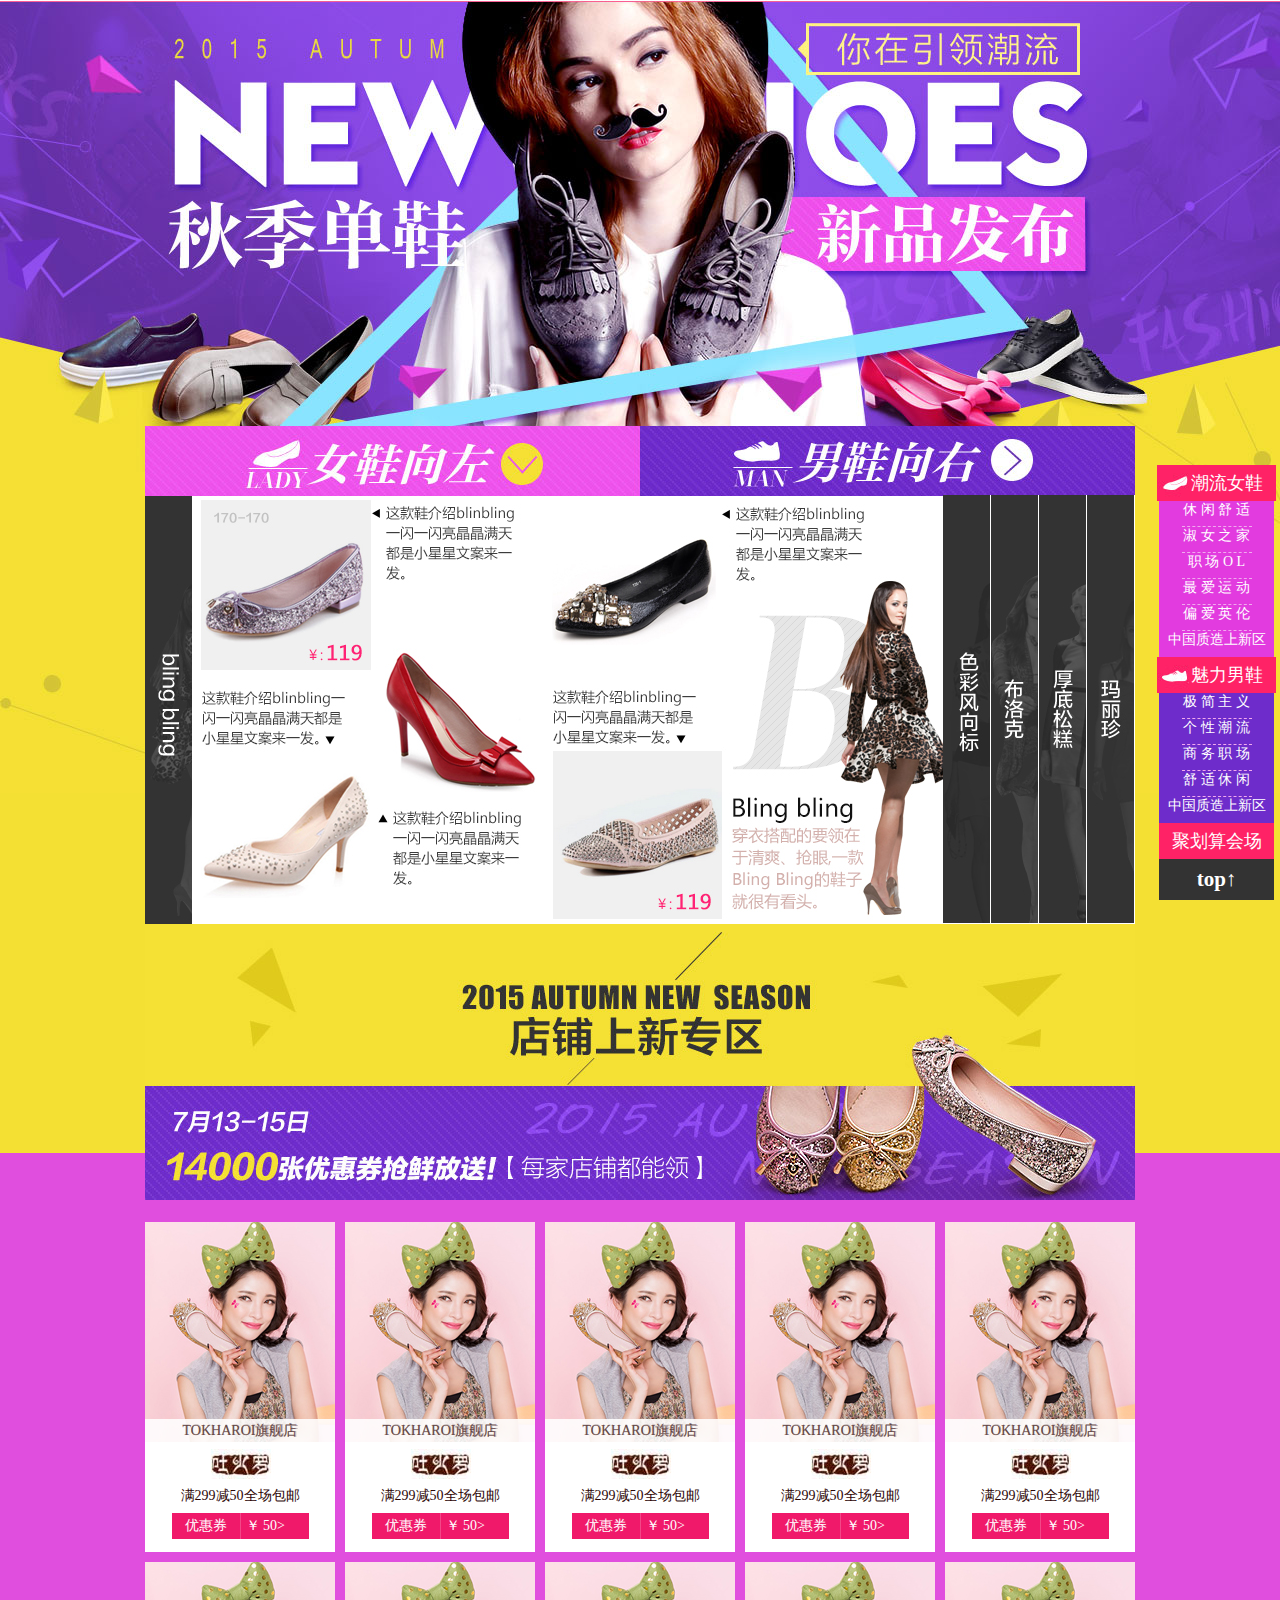
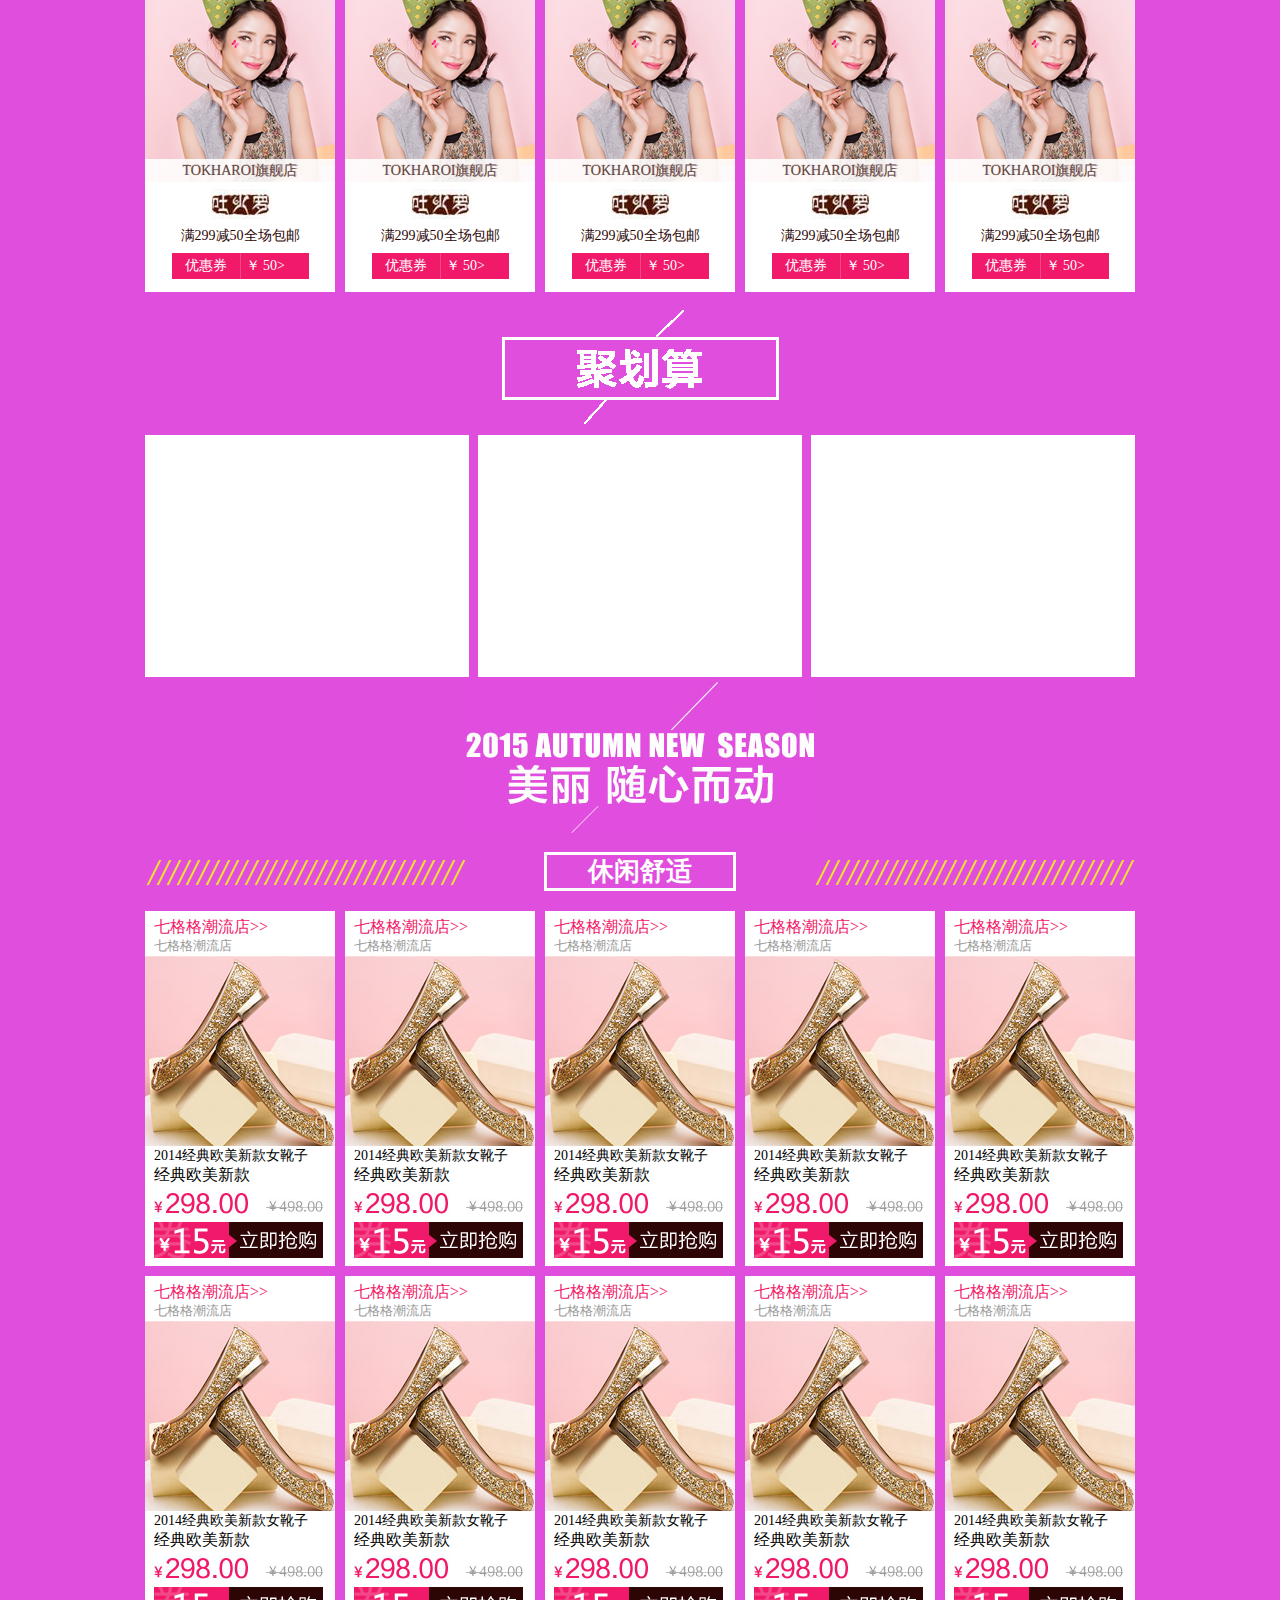
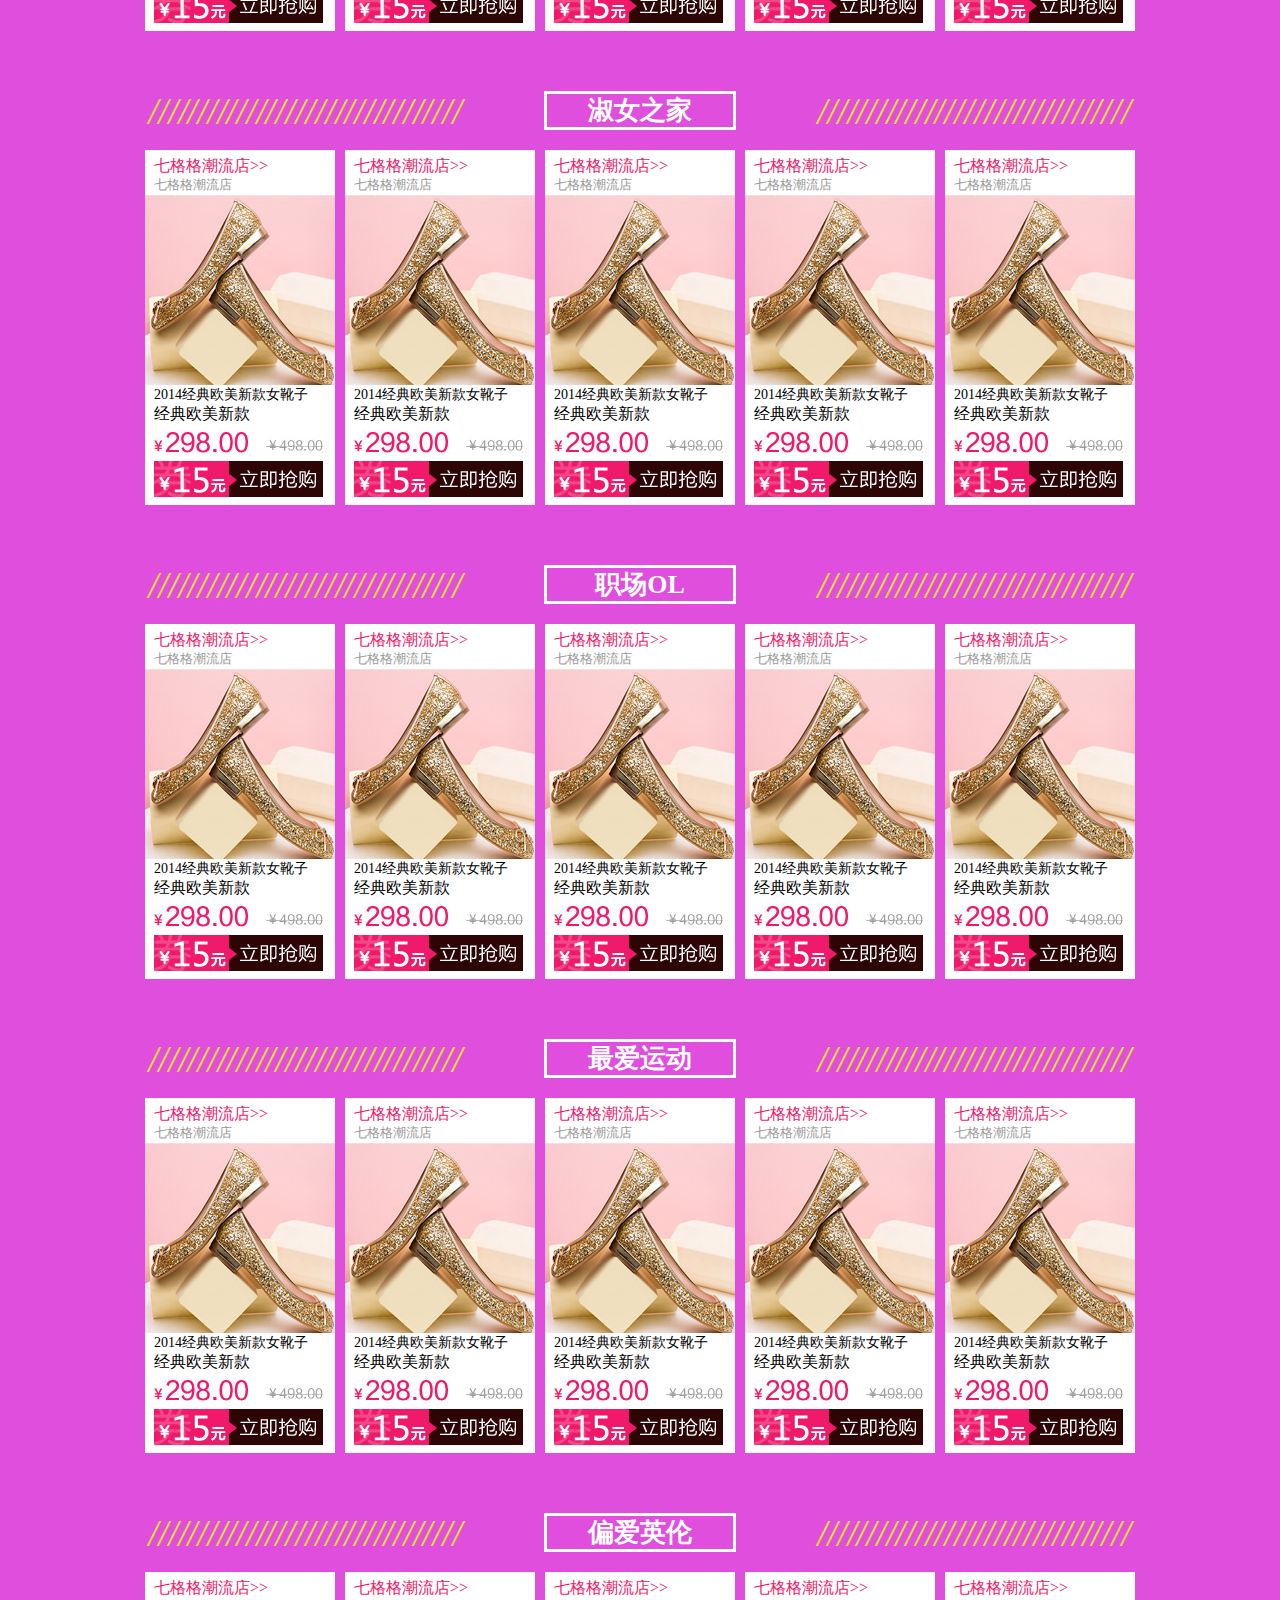
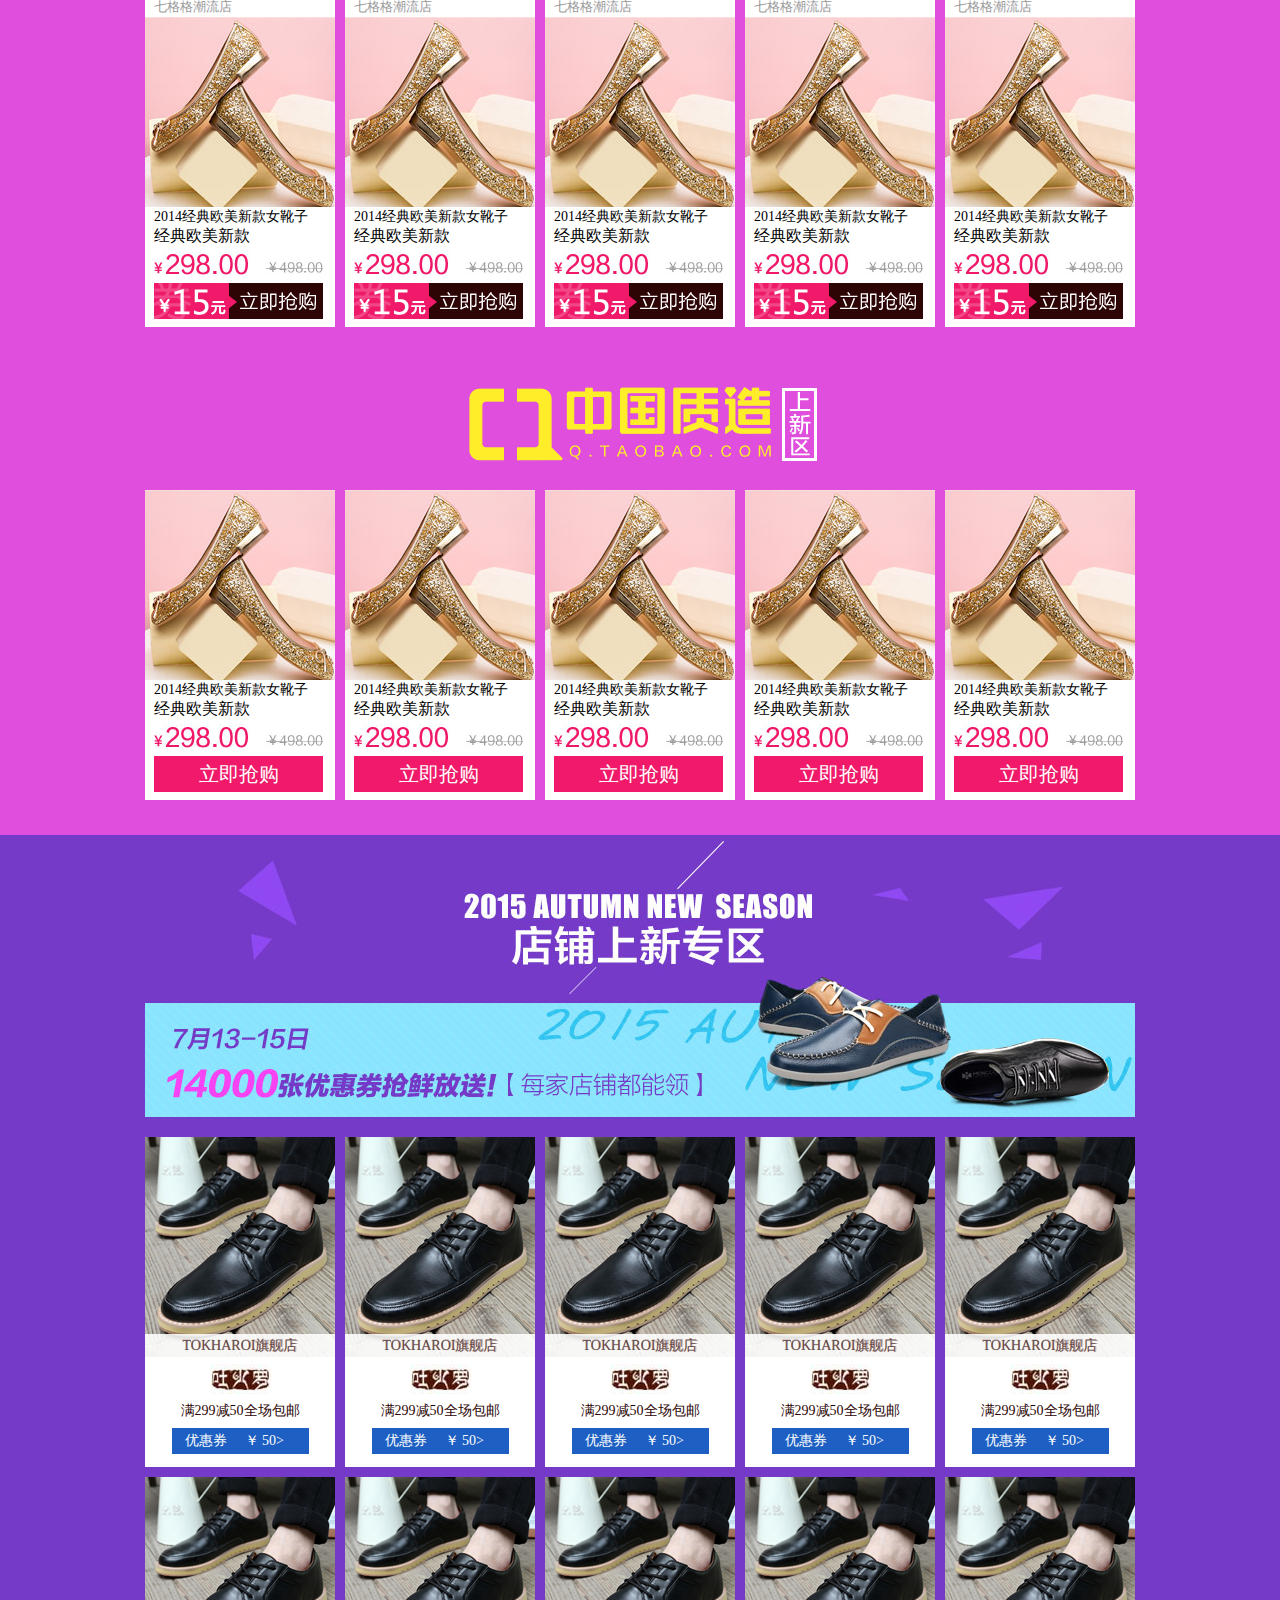
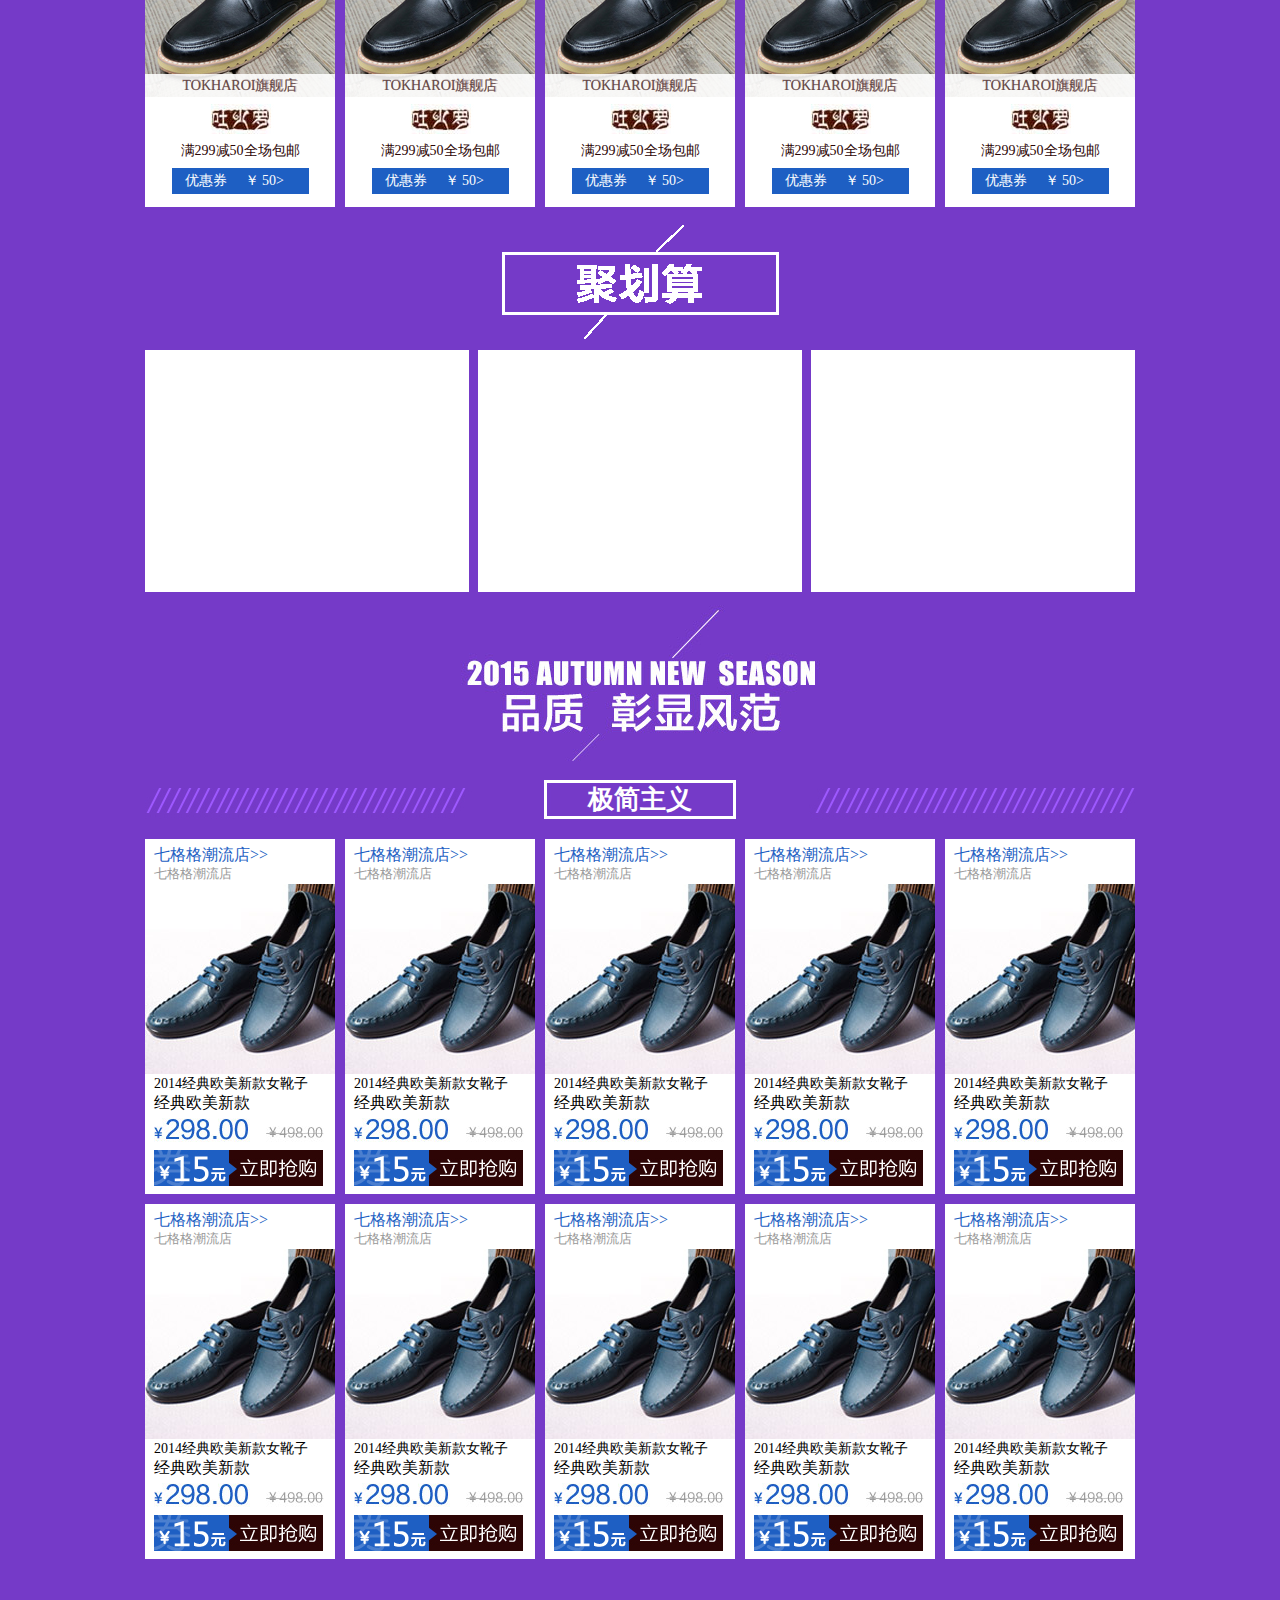
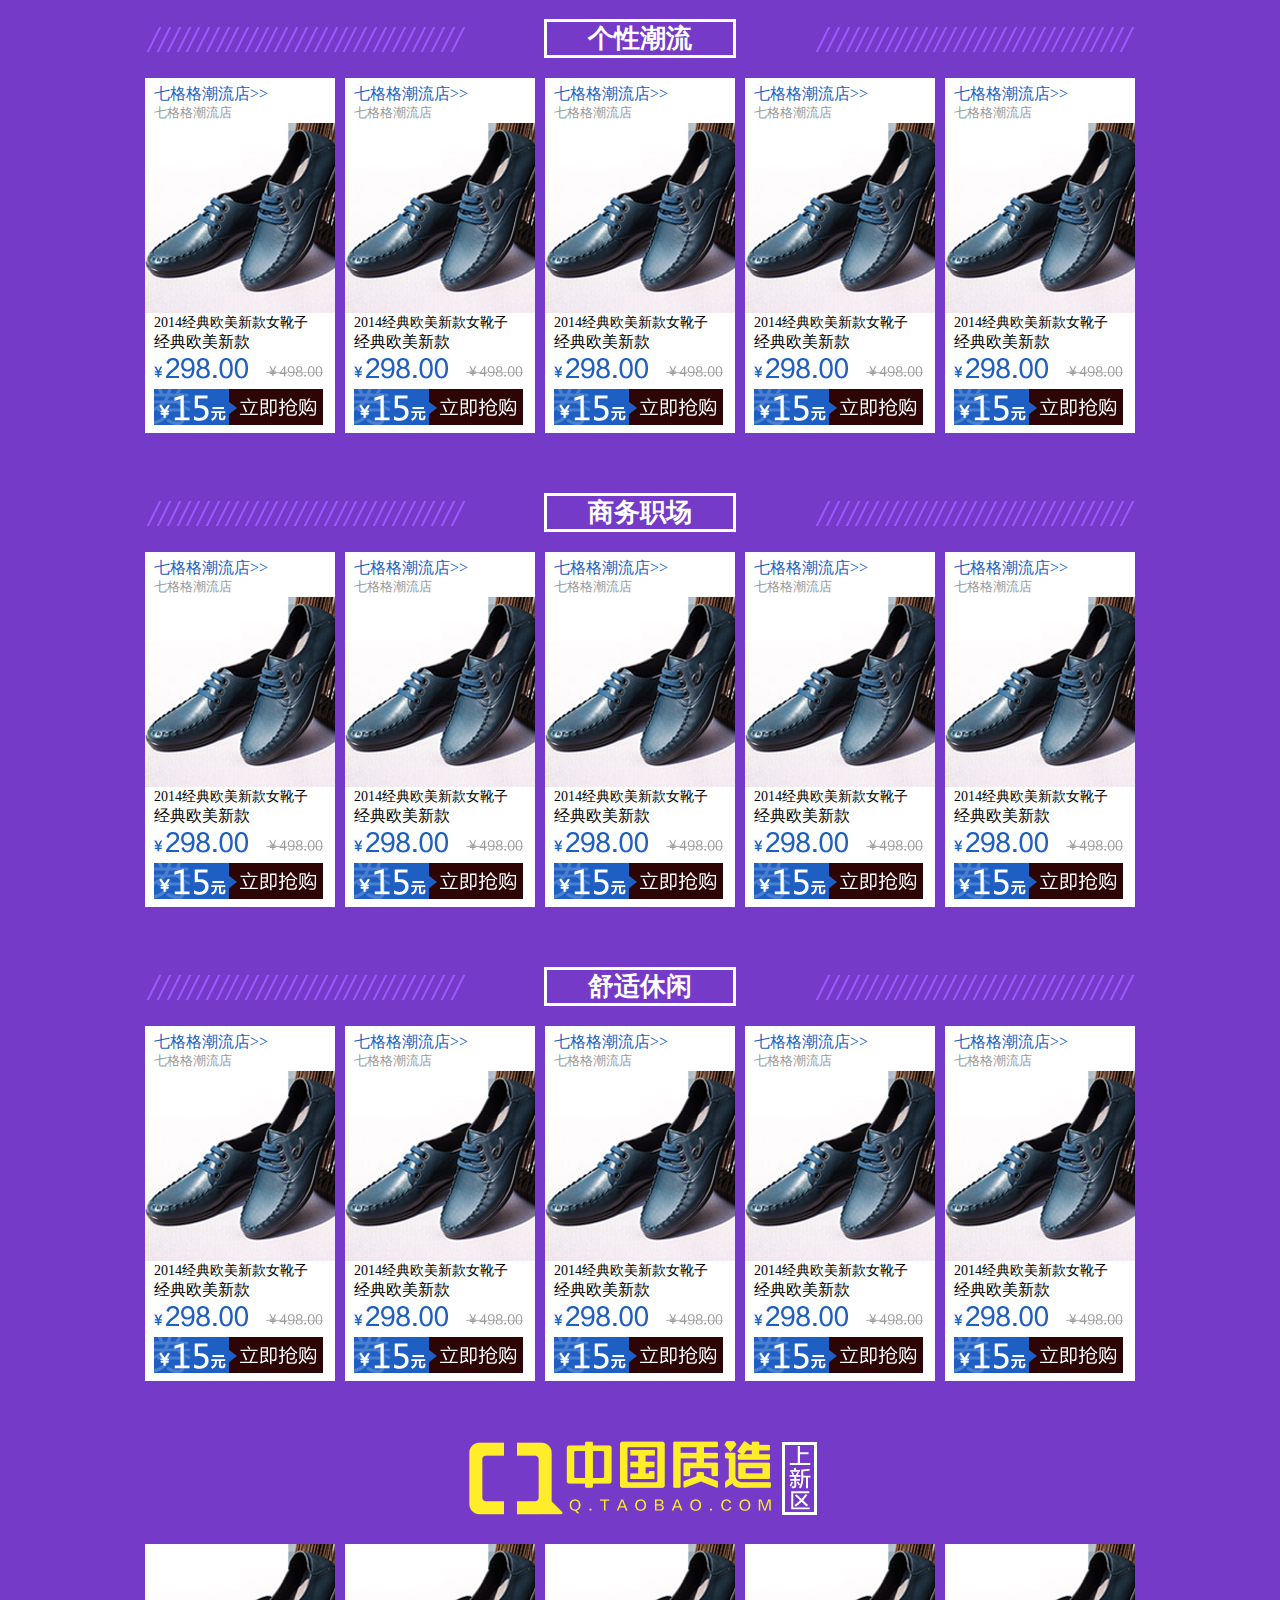
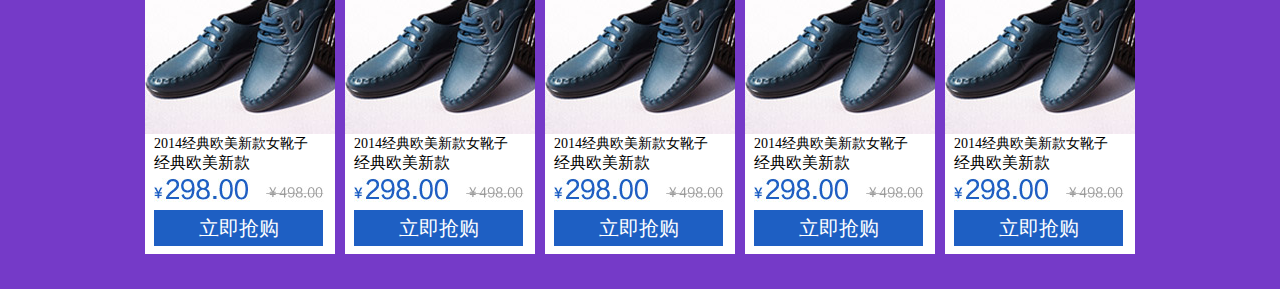
==== commit 4a04529f: "上传代码" ====
--- a/index.html
+++ b/index.html
@@ -1,36 +1,1742 @@
-<!DOCTYPE html>
+ <!DOCTYPE html>
 <html>
 <head>
-    <meta charset="UTF-8">
-    <meta name="viewport"
-          content="width=device-width, user-scalable=no, initial-scale=1.0, maximum-scale=1.0, minimum-scale=1.0"/>
-    <title>买卖车微信端</title>
-    <link rel="stylesheet" type="text/css" href="css/style.css"/>
+<meta http-equiv="Content-Type" content="text/html; charset=utf-8" />
+<title>秋季单品</title>
+<link TYPE="text/css" rel="stylesheet" href="css/style.css" />
 </head>
+
 <body>
-<div id="top" class="title">
-    <h1>跳板网</h1>
+<div id="header">
+	<ul class="nav layer clearfix">
+    	<li><a href="##">女鞋向左</a></li>
+        <li><a href="##">男鞋向右</a></li>
+    </ul>
+    <ul id="sidle" class="sidle layer clearfix">
+    	<li style="width:798px; margin-top:0;" class="current">
+        	<img src="images/01.jpg" usemap="#img01" />
+            <map id="img01" name="img01">
+               <area shape="poly" coords="58,3,58,174,226,174,226,89,369,89,369,3" href="#1" /> 
+			   <area shape="poly" coords="58,191,58,400,225,400,225,191" href="#1" />
+               <area shape="poly" coords="235,151,235,398,387,398,387,151" href="#1" /> 
+			   <area shape="poly" coords="406,10,406,142,586,142,586,85,721,85,721,10" href="#1" />
+               <area shape="poly" coords="406,188,406,422,577,422,577,188" href="#1" />         
+            </map>
+        </li>
+        <li>
+        	<img src="images/02.jpg" usemap="#img02" />
+            <map id="img02" name="img02">
+               <area shape="poly" coords="58,3,58,174,226,174,226,89,369,89,369,3" href="#2" /> 
+			   <area shape="poly" coords="58,191,58,400,225,400,225,191" href="#2" />
+               <area shape="poly" coords="235,151,235,398,387,398,387,151" href="#2" /> 
+			   <area shape="poly" coords="406,10,406,142,586,142,586,85,721,85,721,10" href="#2" />
+               <area shape="poly" coords="406,188,406,422,577,422,577,188" href="#2" />         
+            </map>
+        </li>
+        <li>
+        	<img src="images/03.jpg" usemap="#img03" />
+            <map id="img03" name="img03">
+               <area shape="poly" coords="58,3,58,174,226,174,226,89,369,89,369,3" href="#3" /> 
+			   <area shape="poly" coords="58,191,58,400,225,400,225,191" href="#3" />
+               <area shape="poly" coords="235,151,235,398,387,398,387,151" href="#3" /> 
+			   <area shape="poly" coords="406,10,406,142,586,142,586,85,721,85,721,10" href="#3" />
+               <area shape="poly" coords="406,188,406,422,577,422,577,188" href="#3" />         
+            </map>
+        </li>
+        <li>
+        	<img src="images/04.jpg" usemap="#img04" />
+            <map id="img04" name="img04">
+               <area shape="poly" coords="58,3,58,174,226,174,226,89,369,89,369,3" href="#4" /> 
+			   <area shape="poly" coords="58,191,58,400,225,400,225,191" href="#4" />
+               <area shape="poly" coords="235,151,235,398,387,398,387,151" href="#4" /> 
+			   <area shape="poly" coords="406,10,406,142,586,142,586,85,721,85,721,10" href="#4" />
+               <area shape="poly" coords="406,188,406,422,577,422,577,188" href="#4" />         
+            </map>
+        </li>
+        <li>
+        	<img src="images/05.jpg"  usemap="#img05" />
+            <map id="img05" name="img05">
+               <area shape="poly" coords="58,3,58,174,226,174,226,89,369,89,369,3" href="#5" /> 
+			   <area shape="poly" coords="58,191,58,400,225,400,225,191" href="#5" />
+               <area shape="poly" coords="235,151,235,398,387,398,387,151" href="#5" /> 
+			   <area shape="poly" coords="406,10,406,142,586,142,586,85,721,85,721,10" href="#5" />
+               <area shape="poly" coords="406,188,406,422,577,422,577,188" href="#5" />         
+            </map>
+        </li>
+    </ul>
 </div>
-<div id="content">
-    <div class="logo">
-        <p class="left">李卫敏</p>
-        <p class="right">广东星会奔驰有限公司</p>
+
+<div id="women-new" class="layer">
+	<h2 class="women-new-title">
+        <a href="##">7月13-15日 14000张优惠券抢先放送</a>
+    </h2>
+    <ul class="women-new-list clearfix">
+    	<li>
+            <div class="new-list-img">
+                <img src="images/women-new-1.jpg"/>
+                <span>TOKHAROI旗舰店</span>
+            </div>
+            <div class="new-list-logo"><img src="images/new-list-logo.jpg" /></div>
+            <div class="new-list-text">满299减50全场包邮</div>
+            <dl class="new-list-coupon">
+                <dt>优惠券</dt>
+                <dd>￥&nbsp;50&gt;</dd>
+            </dl>
+
+            <div class="women-new-mouseover">
+                <a class="new-mouseover-product" href="##">产品介绍</a>
+                <a class="new-mouseover-coupon" href="##">
+                    <dl class="new-list-coupon">
+                        <dt>优惠券</dt>
+                        <dd>￥&nbsp;50&gt;</dd>
+                    </dl>
+                </a>
+            </div>
+    	</li>
+        <li>
+            <div class="new-list-img">
+                <img src="images/women-new-1.jpg"/>
+                <span>TOKHAROI旗舰店</span>
+            </div>
+            <div class="new-list-logo"><img src="images/new-list-logo.jpg" /></div>
+            <div class="new-list-text">满299减50全场包邮</div>
+            <dl class="new-list-coupon">
+                <dt>优惠券</dt>
+                <dd>￥&nbsp;50&gt;</dd>
+            </dl>
+
+            <div class="women-new-mouseover">
+                <a class="new-mouseover-product" href="##">产品介绍</a>
+                <a class="new-mouseover-coupon" href="##">
+                    <dl class="new-list-coupon">
+                        <dt>优惠券</dt>
+                        <dd>￥&nbsp;50&gt;</dd>
+                    </dl>
+                </a>
+            </div>
+        </li>
+        <li>
+            <div class="new-list-img">
+                <img src="images/women-new-1.jpg"/>
+                <span>TOKHAROI旗舰店</span>
+            </div>
+            <div class="new-list-logo"><img src="images/new-list-logo.jpg" /></div>
+            <div class="new-list-text">满299减50全场包邮</div>
+            <dl class="new-list-coupon">
+                <dt>优惠券</dt>
+                <dd>￥&nbsp;50&gt;</dd>
+            </dl>
+
+            <div class="women-new-mouseover">
+                <a class="new-mouseover-product" href="##">产品介绍</a>
+                <a class="new-mouseover-coupon" href="##">
+                    <dl class="new-list-coupon">
+                        <dt>优惠券</dt>
+                        <dd>￥&nbsp;50&gt;</dd>
+                    </dl>
+                </a>
+            </div>
+        </li>
+        <li>
+            <div class="new-list-img">
+                <img src="images/women-new-1.jpg"/>
+                <span>TOKHAROI旗舰店</span>
+            </div>
+            <div class="new-list-logo"><img src="images/new-list-logo.jpg" /></div>
+            <div class="new-list-text">满299减50全场包邮</div>
+            <dl class="new-list-coupon">
+                <dt>优惠券</dt>
+                <dd>￥&nbsp;50&gt;</dd>
+            </dl>
+
+            <div class="women-new-mouseover">
+                <a class="new-mouseover-product" href="##">产品介绍</a>
+                <a class="new-mouseover-coupon" href="##">
+                    <dl class="new-list-coupon">
+                        <dt>优惠券</dt>
+                        <dd>￥&nbsp;50&gt;</dd>
+                    </dl>
+                </a>
+            </div>
+        </li>
+        <li>
+            <div class="new-list-img">
+                <img src="images/women-new-1.jpg"/>
+                <span>TOKHAROI旗舰店</span>
+            </div>
+            <div class="new-list-logo"><img src="images/new-list-logo.jpg" /></div>
+            <div class="new-list-text">满299减50全场包邮</div>
+            <dl class="new-list-coupon">
+                <dt>优惠券</dt>
+                <dd>￥&nbsp;50&gt;</dd>
+            </dl>
+
+            <div class="women-new-mouseover">
+                <a class="new-mouseover-product" href="##">产品介绍</a>
+                <a class="new-mouseover-coupon" href="##">
+                    <dl class="new-list-coupon">
+                        <dt>优惠券</dt>
+                        <dd>￥&nbsp;50&gt;</dd>
+                    </dl>
+                </a>
+            </div>
+        </li>
+        <li>
+            <div class="new-list-img">
+                <img src="images/women-new-1.jpg"/>
+                <span>TOKHAROI旗舰店</span>
+            </div>
+            <div class="new-list-logo"><img src="images/new-list-logo.jpg" /></div>
+            <div class="new-list-text">满299减50全场包邮</div>
+            <dl class="new-list-coupon">
+                <dt>优惠券</dt>
+                <dd>￥&nbsp;50&gt;</dd>
+            </dl>
+
+            <div class="women-new-mouseover">
+                <a class="new-mouseover-product" href="##">产品介绍</a>
+                <a class="new-mouseover-coupon" href="##">
+                    <dl class="new-list-coupon">
+                        <dt>优惠券</dt>
+                        <dd>￥&nbsp;50&gt;</dd>
+                    </dl>
+                </a>
+            </div>
+        </li>
+        <li>
+            <div class="new-list-img">
+                <img src="images/women-new-1.jpg"/>
+                <span>TOKHAROI旗舰店</span>
+            </div>
+            <div class="new-list-logo"><img src="images/new-list-logo.jpg" /></div>
+            <div class="new-list-text">满299减50全场包邮</div>
+            <dl class="new-list-coupon">
+                <dt>优惠券</dt>
+                <dd>￥&nbsp;50&gt;</dd>
+            </dl>
+
+            <div class="women-new-mouseover">
+                <a class="new-mouseover-product" href="##">产品介绍</a>
+                <a class="new-mouseover-coupon" href="##">
+                    <dl class="new-list-coupon">
+                        <dt>优惠券</dt>
+                        <dd>￥&nbsp;50&gt;</dd>
+                    </dl>
+                </a>
+            </div>
+        </li>
+        <li>
+            <div class="new-list-img">
+                <img src="images/women-new-1.jpg"/>
+                <span>TOKHAROI旗舰店</span>
+            </div>
+            <div class="new-list-logo"><img src="images/new-list-logo.jpg" /></div>
+            <div class="new-list-text">满299减50全场包邮</div>
+            <dl class="new-list-coupon">
+                <dt>优惠券</dt>
+                <dd>￥&nbsp;50&gt;</dd>
+            </dl>
+
+            <div class="women-new-mouseover">
+                <a class="new-mouseover-product" href="##">产品介绍</a>
+                <a class="new-mouseover-coupon" href="##">
+                    <dl class="new-list-coupon">
+                        <dt>优惠券</dt>
+                        <dd>￥&nbsp;50&gt;</dd>
+                    </dl>
+                </a>
+            </div>
+        </li>
+        <li>
+            <div class="new-list-img">
+                <img src="images/women-new-1.jpg"/>
+                <span>TOKHAROI旗舰店</span>
+            </div>
+            <div class="new-list-logo"><img src="images/new-list-logo.jpg" /></div>
+            <div class="new-list-text">满299减50全场包邮</div>
+            <dl class="new-list-coupon">
+                <dt>优惠券</dt>
+                <dd>￥&nbsp;50&gt;</dd>
+            </dl>
+
+            <div class="women-new-mouseover">
+                <a class="new-mouseover-product" href="##">产品介绍</a>
+                <a class="new-mouseover-coupon" href="##">
+                    <dl class="new-list-coupon">
+                        <dt>优惠券</dt>
+                        <dd>￥&nbsp;50&gt;</dd>
+                    </dl>
+                </a>
+            </div>
+        </li>
+        <li>
+            <div class="new-list-img">
+                <img src="images/women-new-1.jpg"/>
+                <span>TOKHAROI旗舰店</span>
+            </div>
+            <div class="new-list-logo"><img src="images/new-list-logo.jpg" /></div>
+            <div class="new-list-text">满299减50全场包邮</div>
+            <dl class="new-list-coupon">
+                <dt>优惠券</dt>
+                <dd>￥&nbsp;50&gt;</dd>
+            </dl>
+
+            <div class="women-new-mouseover">
+                <a class="new-mouseover-product" href="##">产品介绍</a>
+                <a class="new-mouseover-coupon" href="##">
+                    <dl class="new-list-coupon">
+                        <dt>优惠券</dt>
+                        <dd>￥&nbsp;50&gt;</dd>
+                    </dl>
+                </a>
+            </div>
+        </li>
+    </ul>
+    <div class="Bargain">
+        <h2 id="Bargain">聚划算</h2>
+        <ul class="Bargain-list clearfix">
+            <li></li>
+            <li></li>
+            <li></li>
+        </ul>
     </div>
-    <span class="ad"><img src="images/ad.jpg"/></span>
-    <ul class="btnList clearfix">
-        <li class="btn-1"><a href="sell.html">卖车</a></li>
-        <li class="btn-2"><a href="mysell.html">我的卖车</a></li>
-        <li class="btn-3"><a href="buy.html">买车</a></li>
-        <li class="btn-4"><a href="mybuy.html">我的买车</a></li>
-        <li class="btn-5"><a href="weituo.html">委托买卖</a></li>
-        <li class="btn-6"><a href="##">系统</a></li>
+    <div class="women-shoes-type">
+        <h2 id="women-shoes-type">美丽随心而动</h2>
+        <h3 id="shoes-type-1">休闲舒适</h3>
+        <ul class="shoes-type clearfix">
+            <li>
+                <div class="shoes-type-title">
+                    <a href="##">七格格潮流店&gt;&gt;</a>
+                    <span>七格格潮流店</span>
+                </div>
+                <div class="shoes-type-img">
+                    <a href="##"><img src="images/women-shoes-type-1.jpg"/></a>
+                    <span>2014经典欧美新款女靴子</span>
+                </div>
+                <dl class="shoes-type-price">
+                    <dt>经典欧美新款</dt>
+                    <dd><img src="images/women-shoes-type-2.jpg"/></dd>
+                </dl>
+                <div class="shoes-type-buy">
+                    <a href="##" class="type-buy-coupon">￥15元</a>
+                    <a href="##" class="type-buy-buy">立即抢购</a>
+                </div>
+            </li>
+            <li>
+                <div class="shoes-type-title">
+                    <a href="##">七格格潮流店&gt;&gt;</a>
+                    <span>七格格潮流店</span>
+                </div>
+                <div class="shoes-type-img">
+                    <a href="##"><img src="images/women-shoes-type-1.jpg"/></a>
+                    <span>2014经典欧美新款女靴子</span>
+                </div>
+                <dl class="shoes-type-price">
+                    <dt>经典欧美新款</dt>
+                    <dd><img src="images/women-shoes-type-2.jpg"/></dd>
+                </dl>
+                <div class="shoes-type-buy">
+                    <a href="##" class="type-buy-coupon">￥15元</a>
+                    <a href="##" class="type-buy-buy">立即抢购</a>
+                </div>
+            </li>
+            <li>
+                <div class="shoes-type-title">
+                    <a href="##">七格格潮流店&gt;&gt;</a>
+                    <span>七格格潮流店</span>
+                </div>
+                <div class="shoes-type-img">
+                    <a href="##"><img src="images/women-shoes-type-1.jpg"/></a>
+                    <span>2014经典欧美新款女靴子</span>
+                </div>
+                <dl class="shoes-type-price">
+                    <dt>经典欧美新款</dt>
+                    <dd><img src="images/women-shoes-type-2.jpg"/></dd>
+                </dl>
+                <div class="shoes-type-buy">
+                    <a href="##" class="type-buy-coupon">￥15元</a>
+                    <a href="##" class="type-buy-buy">立即抢购</a>
+                </div>
+            </li>
+            <li>
+                <div class="shoes-type-title">
+                    <a href="##">七格格潮流店&gt;&gt;</a>
+                    <span>七格格潮流店</span>
+                </div>
+                <div class="shoes-type-img">
+                    <a href="##"><img src="images/women-shoes-type-1.jpg"/></a>
+                    <span>2014经典欧美新款女靴子</span>
+                </div>
+                <dl class="shoes-type-price">
+                    <dt>经典欧美新款</dt>
+                    <dd><img src="images/women-shoes-type-2.jpg"/></dd>
+                </dl>
+                <div class="shoes-type-buy">
+                    <a href="##" class="type-buy-coupon">￥15元</a>
+                    <a href="##" class="type-buy-buy">立即抢购</a>
+                </div>
+            </li>
+            <li>
+                <div class="shoes-type-title">
+                    <a href="##">七格格潮流店&gt;&gt;</a>
+                    <span>七格格潮流店</span>
+                </div>
+                <div class="shoes-type-img">
+                    <a href="##"><img src="images/women-shoes-type-1.jpg"/></a>
+                    <span>2014经典欧美新款女靴子</span>
+                </div>
+                <dl class="shoes-type-price">
+                    <dt>经典欧美新款</dt>
+                    <dd><img src="images/women-shoes-type-2.jpg"/></dd>
+                </dl>
+                <div class="shoes-type-buy">
+                    <a href="##" class="type-buy-coupon">￥15元</a>
+                    <a href="##" class="type-buy-buy">立即抢购</a>
+                </div>
+            </li>
+            <li>
+                <div class="shoes-type-title">
+                    <a href="##">七格格潮流店&gt;&gt;</a>
+                    <span>七格格潮流店</span>
+                </div>
+                <div class="shoes-type-img">
+                    <a href="##"><img src="images/women-shoes-type-1.jpg"/></a>
+                    <span>2014经典欧美新款女靴子</span>
+                </div>
+                <dl class="shoes-type-price">
+                    <dt>经典欧美新款</dt>
+                    <dd><img src="images/women-shoes-type-2.jpg"/></dd>
+                </dl>
+                <div class="shoes-type-buy">
+                    <a href="##" class="type-buy-coupon">￥15元</a>
+                    <a href="##" class="type-buy-buy">立即抢购</a>
+                </div>
+            </li>
+            <li>
+                <div class="shoes-type-title">
+                    <a href="##">七格格潮流店&gt;&gt;</a>
+                    <span>七格格潮流店</span>
+                </div>
+                <div class="shoes-type-img">
+                    <a href="##"><img src="images/women-shoes-type-1.jpg"/></a>
+                    <span>2014经典欧美新款女靴子</span>
+                </div>
+                <dl class="shoes-type-price">
+                    <dt>经典欧美新款</dt>
+                    <dd><img src="images/women-shoes-type-2.jpg"/></dd>
+                </dl>
+                <div class="shoes-type-buy">
+                    <a href="##" class="type-buy-coupon">￥15元</a>
+                    <a href="##" class="type-buy-buy">立即抢购</a>
+                </div>
+            </li>
+            <li>
+                <div class="shoes-type-title">
+                    <a href="##">七格格潮流店&gt;&gt;</a>
+                    <span>七格格潮流店</span>
+                </div>
+                <div class="shoes-type-img">
+                    <a href="##"><img src="images/women-shoes-type-1.jpg"/></a>
+                    <span>2014经典欧美新款女靴子</span>
+                </div>
+                <dl class="shoes-type-price">
+                    <dt>经典欧美新款</dt>
+                    <dd><img src="images/women-shoes-type-2.jpg"/></dd>
+                </dl>
+                <div class="shoes-type-buy">
+                    <a href="##" class="type-buy-coupon">￥15元</a>
+                    <a href="##" class="type-buy-buy">立即抢购</a>
+                </div>
+            </li>
+            <li>
+                <div class="shoes-type-title">
+                    <a href="##">七格格潮流店&gt;&gt;</a>
+                    <span>七格格潮流店</span>
+                </div>
+                <div class="shoes-type-img">
+                    <a href="##"><img src="images/women-shoes-type-1.jpg"/></a>
+                    <span>2014经典欧美新款女靴子</span>
+                </div>
+                <dl class="shoes-type-price">
+                    <dt>经典欧美新款</dt>
+                    <dd><img src="images/women-shoes-type-2.jpg"/></dd>
+                </dl>
+                <div class="shoes-type-buy">
+                    <a href="##" class="type-buy-coupon">￥15元</a>
+                    <a href="##" class="type-buy-buy">立即抢购</a>
+                </div>
+            </li>
+            <li>
+                <div class="shoes-type-title">
+                    <a href="##">七格格潮流店&gt;&gt;</a>
+                    <span>七格格潮流店</span>
+                </div>
+                <div class="shoes-type-img">
+                    <a href="##"><img src="images/women-shoes-type-1.jpg"/></a>
+                    <span>2014经典欧美新款女靴子</span>
+                </div>
+                <dl class="shoes-type-price">
+                    <dt>经典欧美新款</dt>
+                    <dd><img src="images/women-shoes-type-2.jpg"/></dd>
+                </dl>
+                <div class="shoes-type-buy">
+                    <a href="##" class="type-buy-coupon">￥15元</a>
+                    <a href="##" class="type-buy-buy">立即抢购</a>
+                </div>
+            </li>
+        </ul>
+        <h3 id="shoes-type-2">淑女之家</h3>
+        <ul class="shoes-type clearfix">
+            <li>
+                <div class="shoes-type-title">
+                    <a href="##">七格格潮流店&gt;&gt;</a>
+                    <span>七格格潮流店</span>
+                </div>
+                <div class="shoes-type-img">
+                    <a href="##"><img src="images/women-shoes-type-1.jpg"/></a>
+                    <span>2014经典欧美新款女靴子</span>
+                </div>
+                <dl class="shoes-type-price">
+                    <dt>经典欧美新款</dt>
+                    <dd><img src="images/women-shoes-type-2.jpg"/></dd>
+                </dl>
+                <div class="shoes-type-buy">
+                    <a href="##" class="type-buy-coupon">￥15元</a>
+                    <a href="##" class="type-buy-buy">立即抢购</a>
+                </div>
+            </li>
+            <li>
+                <div class="shoes-type-title">
+                    <a href="##">七格格潮流店&gt;&gt;</a>
+                    <span>七格格潮流店</span>
+                </div>
+                <div class="shoes-type-img">
+                    <a href="##"><img src="images/women-shoes-type-1.jpg"/></a>
+                    <span>2014经典欧美新款女靴子</span>
+                </div>
+                <dl class="shoes-type-price">
+                    <dt>经典欧美新款</dt>
+                    <dd><img src="images/women-shoes-type-2.jpg"/></dd>
+                </dl>
+                <div class="shoes-type-buy">
+                    <a href="##" class="type-buy-coupon">￥15元</a>
+                    <a href="##" class="type-buy-buy">立即抢购</a>
+                </div>
+            </li>
+            <li>
+                <div class="shoes-type-title">
+                    <a href="##">七格格潮流店&gt;&gt;</a>
+                    <span>七格格潮流店</span>
+                </div>
+                <div class="shoes-type-img">
+                    <a href="##"><img src="images/women-shoes-type-1.jpg"/></a>
+                    <span>2014经典欧美新款女靴子</span>
+                </div>
+                <dl class="shoes-type-price">
+                    <dt>经典欧美新款</dt>
+                    <dd><img src="images/women-shoes-type-2.jpg"/></dd>
+                </dl>
+                <div class="shoes-type-buy">
+                    <a href="##" class="type-buy-coupon">￥15元</a>
+                    <a href="##" class="type-buy-buy">立即抢购</a>
+                </div>
+            </li>
+            <li>
+                <div class="shoes-type-title">
+                    <a href="##">七格格潮流店&gt;&gt;</a>
+                    <span>七格格潮流店</span>
+                </div>
+                <div class="shoes-type-img">
+                    <a href="##"><img src="images/women-shoes-type-1.jpg"/></a>
+                    <span>2014经典欧美新款女靴子</span>
+                </div>
+                <dl class="shoes-type-price">
+                    <dt>经典欧美新款</dt>
+                    <dd><img src="images/women-shoes-type-2.jpg"/></dd>
+                </dl>
+                <div class="shoes-type-buy">
+                    <a href="##" class="type-buy-coupon">￥15元</a>
+                    <a href="##" class="type-buy-buy">立即抢购</a>
+                </div>
+            </li>
+            <li>
+                <div class="shoes-type-title">
+                    <a href="##">七格格潮流店&gt;&gt;</a>
+                    <span>七格格潮流店</span>
+                </div>
+                <div class="shoes-type-img">
+                    <a href="##"><img src="images/women-shoes-type-1.jpg"/></a>
+                    <span>2014经典欧美新款女靴子</span>
+                </div>
+                <dl class="shoes-type-price">
+                    <dt>经典欧美新款</dt>
+                    <dd><img src="images/women-shoes-type-2.jpg"/></dd>
+                </dl>
+                <div class="shoes-type-buy">
+                    <a href="##" class="type-buy-coupon">￥15元</a>
+                    <a href="##" class="type-buy-buy">立即抢购</a>
+                </div>
+            </li>
+        </ul>
+        <h3 id="shoes-type-3">职场OL</h3>
+        <ul class="shoes-type clearfix">
+            <li>
+                <div class="shoes-type-title">
+                    <a href="##">七格格潮流店&gt;&gt;</a>
+                    <span>七格格潮流店</span>
+                </div>
+                <div class="shoes-type-img">
+                    <a href="##"><img src="images/women-shoes-type-1.jpg"/></a>
+                    <span>2014经典欧美新款女靴子</span>
+                </div>
+                <dl class="shoes-type-price">
+                    <dt>经典欧美新款</dt>
+                    <dd><img src="images/women-shoes-type-2.jpg"/></dd>
+                </dl>
+                <div class="shoes-type-buy">
+                    <a href="##" class="type-buy-coupon">￥15元</a>
+                    <a href="##" class="type-buy-buy">立即抢购</a>
+                </div>
+            </li>
+            <li>
+                <div class="shoes-type-title">
+                    <a href="##">七格格潮流店&gt;&gt;</a>
+                    <span>七格格潮流店</span>
+                </div>
+                <div class="shoes-type-img">
+                    <a href="##"><img src="images/women-shoes-type-1.jpg"/></a>
+                    <span>2014经典欧美新款女靴子</span>
+                </div>
+                <dl class="shoes-type-price">
+                    <dt>经典欧美新款</dt>
+                    <dd><img src="images/women-shoes-type-2.jpg"/></dd>
+                </dl>
+                <div class="shoes-type-buy">
+                    <a href="##" class="type-buy-coupon">￥15元</a>
+                    <a href="##" class="type-buy-buy">立即抢购</a>
+                </div>
+            </li>
+            <li>
+                <div class="shoes-type-title">
+                    <a href="##">七格格潮流店&gt;&gt;</a>
+                    <span>七格格潮流店</span>
+                </div>
+                <div class="shoes-type-img">
+                    <a href="##"><img src="images/women-shoes-type-1.jpg"/></a>
+                    <span>2014经典欧美新款女靴子</span>
+                </div>
+                <dl class="shoes-type-price">
+                    <dt>经典欧美新款</dt>
+                    <dd><img src="images/women-shoes-type-2.jpg"/></dd>
+                </dl>
+                <div class="shoes-type-buy">
+                    <a href="##" class="type-buy-coupon">￥15元</a>
+                    <a href="##" class="type-buy-buy">立即抢购</a>
+                </div>
+            </li>
+            <li>
+                <div class="shoes-type-title">
+                    <a href="##">七格格潮流店&gt;&gt;</a>
+                    <span>七格格潮流店</span>
+                </div>
+                <div class="shoes-type-img">
+                    <a href="##"><img src="images/women-shoes-type-1.jpg"/></a>
+                    <span>2014经典欧美新款女靴子</span>
+                </div>
+                <dl class="shoes-type-price">
+                    <dt>经典欧美新款</dt>
+                    <dd><img src="images/women-shoes-type-2.jpg"/></dd>
+                </dl>
+                <div class="shoes-type-buy">
+                    <a href="##" class="type-buy-coupon">￥15元</a>
+                    <a href="##" class="type-buy-buy">立即抢购</a>
+                </div>
+            </li>
+            <li>
+                <div class="shoes-type-title">
+                    <a href="##">七格格潮流店&gt;&gt;</a>
+                    <span>七格格潮流店</span>
+                </div>
+                <div class="shoes-type-img">
+                    <a href="##"><img src="images/women-shoes-type-1.jpg"/></a>
+                    <span>2014经典欧美新款女靴子</span>
+                </div>
+                <dl class="shoes-type-price">
+                    <dt>经典欧美新款</dt>
+                    <dd><img src="images/women-shoes-type-2.jpg"/></dd>
+                </dl>
+                <div class="shoes-type-buy">
+                    <a href="##" class="type-buy-coupon">￥15元</a>
+                    <a href="##" class="type-buy-buy">立即抢购</a>
+                </div>
+            </li>
+        </ul>
+        <h3 id="shoes-type-4">最爱运动</h3>
+        <ul class="shoes-type clearfix">
+            <li>
+                <div class="shoes-type-title">
+                    <a href="##">七格格潮流店&gt;&gt;</a>
+                    <span>七格格潮流店</span>
+                </div>
+                <div class="shoes-type-img">
+                    <a href="##"><img src="images/women-shoes-type-1.jpg"/></a>
+                    <span>2014经典欧美新款女靴子</span>
+                </div>
+                <dl class="shoes-type-price">
+                    <dt>经典欧美新款</dt>
+                    <dd><img src="images/women-shoes-type-2.jpg"/></dd>
+                </dl>
+                <div class="shoes-type-buy">
+                    <a href="##" class="type-buy-coupon">￥15元</a>
+                    <a href="##" class="type-buy-buy">立即抢购</a>
+                </div>
+            </li>
+            <li>
+                <div class="shoes-type-title">
+                    <a href="##">七格格潮流店&gt;&gt;</a>
+                    <span>七格格潮流店</span>
+                </div>
+                <div class="shoes-type-img">
+                    <a href="##"><img src="images/women-shoes-type-1.jpg"/></a>
+                    <span>2014经典欧美新款女靴子</span>
+                </div>
+                <dl class="shoes-type-price">
+                    <dt>经典欧美新款</dt>
+                    <dd><img src="images/women-shoes-type-2.jpg"/></dd>
+                </dl>
+                <div class="shoes-type-buy">
+                    <a href="##" class="type-buy-coupon">￥15元</a>
+                    <a href="##" class="type-buy-buy">立即抢购</a>
+                </div>
+            </li>
+            <li>
+                <div class="shoes-type-title">
+                    <a href="##">七格格潮流店&gt;&gt;</a>
+                    <span>七格格潮流店</span>
+                </div>
+                <div class="shoes-type-img">
+                    <a href="##"><img src="images/women-shoes-type-1.jpg"/></a>
+                    <span>2014经典欧美新款女靴子</span>
+                </div>
+                <dl class="shoes-type-price">
+                    <dt>经典欧美新款</dt>
+                    <dd><img src="images/women-shoes-type-2.jpg"/></dd>
+                </dl>
+                <div class="shoes-type-buy">
+                    <a href="##" class="type-buy-coupon">￥15元</a>
+                    <a href="##" class="type-buy-buy">立即抢购</a>
+                </div>
+            </li>
+            <li>
+                <div class="shoes-type-title">
+                    <a href="##">七格格潮流店&gt;&gt;</a>
+                    <span>七格格潮流店</span>
+                </div>
+                <div class="shoes-type-img">
+                    <a href="##"><img src="images/women-shoes-type-1.jpg"/></a>
+                    <span>2014经典欧美新款女靴子</span>
+                </div>
+                <dl class="shoes-type-price">
+                    <dt>经典欧美新款</dt>
+                    <dd><img src="images/women-shoes-type-2.jpg"/></dd>
+                </dl>
+                <div class="shoes-type-buy">
+                    <a href="##" class="type-buy-coupon">￥15元</a>
+                    <a href="##" class="type-buy-buy">立即抢购</a>
+                </div>
+            </li>
+            <li>
+                <div class="shoes-type-title">
+                    <a href="##">七格格潮流店&gt;&gt;</a>
+                    <span>七格格潮流店</span>
+                </div>
+                <div class="shoes-type-img">
+                    <a href="##"><img src="images/women-shoes-type-1.jpg"/></a>
+                    <span>2014经典欧美新款女靴子</span>
+                </div>
+                <dl class="shoes-type-price">
+                    <dt>经典欧美新款</dt>
+                    <dd><img src="images/women-shoes-type-2.jpg"/></dd>
+                </dl>
+                <div class="shoes-type-buy">
+                    <a href="##" class="type-buy-coupon">￥15元</a>
+                    <a href="##" class="type-buy-buy">立即抢购</a>
+                </div>
+            </li>
+        </ul>
+        <h3 id="shoes-type-5">偏爱英伦</h3>
+        <ul class="shoes-type clearfix">
+            <li>
+                <div class="shoes-type-title">
+                    <a href="##">七格格潮流店&gt;&gt;</a>
+                    <span>七格格潮流店</span>
+                </div>
+                <div class="shoes-type-img">
+                    <a href="##"><img src="images/women-shoes-type-1.jpg"/></a>
+                    <span>2014经典欧美新款女靴子</span>
+                </div>
+                <dl class="shoes-type-price">
+                    <dt>经典欧美新款</dt>
+                    <dd><img src="images/women-shoes-type-2.jpg"/></dd>
+                </dl>
+                <div class="shoes-type-buy">
+                    <a href="##" class="type-buy-coupon">￥15元</a>
+                    <a href="##" class="type-buy-buy">立即抢购</a>
+                </div>
+            </li>
+            <li>
+                <div class="shoes-type-title">
+                    <a href="##">七格格潮流店&gt;&gt;</a>
+                    <span>七格格潮流店</span>
+                </div>
+                <div class="shoes-type-img">
+                    <a href="##"><img src="images/women-shoes-type-1.jpg"/></a>
+                    <span>2014经典欧美新款女靴子</span>
+                </div>
+                <dl class="shoes-type-price">
+                    <dt>经典欧美新款</dt>
+                    <dd><img src="images/women-shoes-type-2.jpg"/></dd>
+                </dl>
+                <div class="shoes-type-buy">
+                    <a href="##" class="type-buy-coupon">￥15元</a>
+                    <a href="##" class="type-buy-buy">立即抢购</a>
+                </div>
+            </li>
+            <li>
+                <div class="shoes-type-title">
+                    <a href="##">七格格潮流店&gt;&gt;</a>
+                    <span>七格格潮流店</span>
+                </div>
+                <div class="shoes-type-img">
+                    <a href="##"><img src="images/women-shoes-type-1.jpg"/></a>
+                    <span>2014经典欧美新款女靴子</span>
+                </div>
+                <dl class="shoes-type-price">
+                    <dt>经典欧美新款</dt>
+                    <dd><img src="images/women-shoes-type-2.jpg"/></dd>
+                </dl>
+                <div class="shoes-type-buy">
+                    <a href="##" class="type-buy-coupon">￥15元</a>
+                    <a href="##" class="type-buy-buy">立即抢购</a>
+                </div>
+            </li>
+            <li>
+                <div class="shoes-type-title">
+                    <a href="##">七格格潮流店&gt;&gt;</a>
+                    <span>七格格潮流店</span>
+                </div>
+                <div class="shoes-type-img">
+                    <a href="##"><img src="images/women-shoes-type-1.jpg"/></a>
+                    <span>2014经典欧美新款女靴子</span>
+                </div>
+                <dl class="shoes-type-price">
+                    <dt>经典欧美新款</dt>
+                    <dd><img src="images/women-shoes-type-2.jpg"/></dd>
+                </dl>
+                <div class="shoes-type-buy">
+                    <a href="##" class="type-buy-coupon">￥15元</a>
+                    <a href="##" class="type-buy-buy">立即抢购</a>
+                </div>
+            </li>
+            <li>
+                <div class="shoes-type-title">
+                    <a href="##">七格格潮流店&gt;&gt;</a>
+                    <span>七格格潮流店</span>
+                </div>
+                <div class="shoes-type-img">
+                    <a href="##"><img src="images/women-shoes-type-1.jpg"/></a>
+                    <span>2014经典欧美新款女靴子</span>
+                </div>
+                <dl class="shoes-type-price">
+                    <dt>经典欧美新款</dt>
+                    <dd><img src="images/women-shoes-type-2.jpg"/></dd>
+                </dl>
+                <div class="shoes-type-buy">
+                    <a href="##" class="type-buy-coupon">￥15元</a>
+                    <a href="##" class="type-buy-buy">立即抢购</a>
+                </div>
+            </li>
+        </ul>
+
+
+    </div>
+    <div class="made-in-china">
+        <h2 id="made-in-china">中国质造</h2>
+        <ul class="china-list clearfix">
+            <li>
+                <div class="shoes-type-img">
+                    <a href="##"><img src="images/women-shoes-type-1.jpg"/></a>
+                    <span>2014经典欧美新款女靴子</span>
+                </div>
+                <dl class="shoes-type-price">
+                    <dt>经典欧美新款</dt>
+                    <dd><img src="images/women-shoes-type-2.jpg"/></dd>
+                </dl>
+                <div class="china-buy">
+                    <a href="##" class="china-buy-buy">立即抢购</a>
+                </div>
+            </li>
+            <li>
+                <div class="shoes-type-img">
+                    <a href="##"><img src="images/women-shoes-type-1.jpg"/></a>
+                    <span>2014经典欧美新款女靴子</span>
+                </div>
+                <dl class="shoes-type-price">
+                    <dt>经典欧美新款</dt>
+                    <dd><img src="images/women-shoes-type-2.jpg"/></dd>
+                </dl>
+                <div class="china-buy">
+                    <a href="##" class="china-buy-buy">立即抢购</a>
+                </div>
+            </li>
+            <li>
+                <div class="shoes-type-img">
+                    <a href="##"><img src="images/women-shoes-type-1.jpg"/></a>
+                    <span>2014经典欧美新款女靴子</span>
+                </div>
+                <dl class="shoes-type-price">
+                    <dt>经典欧美新款</dt>
+                    <dd><img src="images/women-shoes-type-2.jpg"/></dd>
+                </dl>
+                <div class="china-buy">
+                    <a href="##" class="china-buy-buy">立即抢购</a>
+                </div>
+            </li>
+            <li>
+                <div class="shoes-type-img">
+                    <a href="##"><img src="images/women-shoes-type-1.jpg"/></a>
+                    <span>2014经典欧美新款女靴子</span>
+                </div>
+                <dl class="shoes-type-price">
+                    <dt>经典欧美新款</dt>
+                    <dd><img src="images/women-shoes-type-2.jpg"/></dd>
+                </dl>
+                <div class="china-buy">
+                    <a href="##" class="china-buy-buy">立即抢购</a>
+                </div>
+            </li>
+            <li>
+                <div class="shoes-type-img">
+                    <a href="##"><img src="images/women-shoes-type-1.jpg"/></a>
+                    <span>2014经典欧美新款女靴子</span>
+                </div>
+                <dl class="shoes-type-price">
+                    <dt>经典欧美新款</dt>
+                    <dd><img src="images/women-shoes-type-2.jpg"/></dd>
+                </dl>
+                <div class="china-buy">
+                    <a href="##" class="china-buy-buy">立即抢购</a>
+                </div>
+            </li>
+        </ul>
+    </div>
+
+</div>
+
+<div id="man-new">
+<div class="layer">
+    <h2 class="man-new-title">
+        <a href="##">7月13-15日 14000张优惠券抢先放送</a>
+    </h2>
+    <ul class="man-new-list clearfix">
+        <li>
+            <div class="new-list-img">
+                <img src="images/man-new-1.jpg"/>
+                <span>TOKHAROI旗舰店</span>
+            </div>
+            <div class="new-list-logo"><img src="images/new-list-logo.jpg" /></div>
+            <div class="new-list-text">满299减50全场包邮</div>
+            <dl class="new-list-coupon">
+                <dt>优惠券</dt>
+                <dd>￥&nbsp;50&gt;</dd>
+            </dl>
+
+            <div class="man-new-mouseover">
+                <a class="new-mouseover-product" href="##">产品介绍</a>
+                <a class="new-mouseover-coupon" href="##">
+                    <dl class="new-list-coupon">
+                        <dt>优惠券</dt>
+                        <dd>￥&nbsp;50&gt;</dd>
+                    </dl>
+                </a>
+            </div>
+        </li>
+        <li>
+            <div class="new-list-img">
+                <img src="images/man-new-1.jpg"/>
+                <span>TOKHAROI旗舰店</span>
+            </div>
+            <div class="new-list-logo"><img src="images/new-list-logo.jpg" /></div>
+            <div class="new-list-text">满299减50全场包邮</div>
+            <dl class="new-list-coupon">
+                <dt>优惠券</dt>
+                <dd>￥&nbsp;50&gt;</dd>
+            </dl>
+
+            <div class="man-new-mouseover">
+                <a class="new-mouseover-product" href="##">产品介绍</a>
+                <a class="new-mouseover-coupon" href="##">
+                    <dl class="new-list-coupon">
+                        <dt>优惠券</dt>
+                        <dd>￥&nbsp;50&gt;</dd>
+                    </dl>
+                </a>
+            </div>
+        </li>
+        <li>
+            <div class="new-list-img">
+                <img src="images/man-new-1.jpg"/>
+                <span>TOKHAROI旗舰店</span>
+            </div>
+            <div class="new-list-logo"><img src="images/new-list-logo.jpg" /></div>
+            <div class="new-list-text">满299减50全场包邮</div>
+            <dl class="new-list-coupon">
+                <dt>优惠券</dt>
+                <dd>￥&nbsp;50&gt;</dd>
+            </dl>
+
+            <div class="man-new-mouseover">
+                <a class="new-mouseover-product" href="##">产品介绍</a>
+                <a class="new-mouseover-coupon" href="##">
+                    <dl class="new-list-coupon">
+                        <dt>优惠券</dt>
+                        <dd>￥&nbsp;50&gt;</dd>
+                    </dl>
+                </a>
+            </div>
+        </li>
+        <li>
+            <div class="new-list-img">
+                <img src="images/man-new-1.jpg"/>
+                <span>TOKHAROI旗舰店</span>
+            </div>
+            <div class="new-list-logo"><img src="images/new-list-logo.jpg" /></div>
+            <div class="new-list-text">满299减50全场包邮</div>
+            <dl class="new-list-coupon">
+                <dt>优惠券</dt>
+                <dd>￥&nbsp;50&gt;</dd>
+            </dl>
+
+            <div class="man-new-mouseover">
+                <a class="new-mouseover-product" href="##">产品介绍</a>
+                <a class="new-mouseover-coupon" href="##">
+                    <dl class="new-list-coupon">
+                        <dt>优惠券</dt>
+                        <dd>￥&nbsp;50&gt;</dd>
+                    </dl>
+                </a>
+            </div>
+        </li>
+        <li>
+            <div class="new-list-img">
+                <img src="images/man-new-1.jpg"/>
+                <span>TOKHAROI旗舰店</span>
+            </div>
+            <div class="new-list-logo"><img src="images/new-list-logo.jpg" /></div>
+            <div class="new-list-text">满299减50全场包邮</div>
+            <dl class="new-list-coupon">
+                <dt>优惠券</dt>
+                <dd>￥&nbsp;50&gt;</dd>
+            </dl>
+
+            <div class="man-new-mouseover">
+                <a class="new-mouseover-product" href="##">产品介绍</a>
+                <a class="new-mouseover-coupon" href="##">
+                    <dl class="new-list-coupon">
+                        <dt>优惠券</dt>
+                        <dd>￥&nbsp;50&gt;</dd>
+                    </dl>
+                </a>
+            </div>
+        </li>
+        <li>
+            <div class="new-list-img">
+                <img src="images/man-new-1.jpg"/>
+                <span>TOKHAROI旗舰店</span>
+            </div>
+            <div class="new-list-logo"><img src="images/new-list-logo.jpg" /></div>
+            <div class="new-list-text">满299减50全场包邮</div>
+            <dl class="new-list-coupon">
+                <dt>优惠券</dt>
+                <dd>￥&nbsp;50&gt;</dd>
+            </dl>
+
+            <div class="man-new-mouseover">
+                <a class="new-mouseover-product" href="##">产品介绍</a>
+                <a class="new-mouseover-coupon" href="##">
+                    <dl class="new-list-coupon">
+                        <dt>优惠券</dt>
+                        <dd>￥&nbsp;50&gt;</dd>
+                    </dl>
+                </a>
+            </div>
+        </li>
+        <li>
+            <div class="new-list-img">
+                <img src="images/man-new-1.jpg"/>
+                <span>TOKHAROI旗舰店</span>
+            </div>
+            <div class="new-list-logo"><img src="images/new-list-logo.jpg" /></div>
+            <div class="new-list-text">满299减50全场包邮</div>
+            <dl class="new-list-coupon">
+                <dt>优惠券</dt>
+                <dd>￥&nbsp;50&gt;</dd>
+            </dl>
+
+            <div class="man-new-mouseover">
+                <a class="new-mouseover-product" href="##">产品介绍</a>
+                <a class="new-mouseover-coupon" href="##">
+                    <dl class="new-list-coupon">
+                        <dt>优惠券</dt>
+                        <dd>￥&nbsp;50&gt;</dd>
+                    </dl>
+                </a>
+            </div>
+        </li>
+        <li>
+            <div class="new-list-img">
+                <img src="images/man-new-1.jpg"/>
+                <span>TOKHAROI旗舰店</span>
+            </div>
+            <div class="new-list-logo"><img src="images/new-list-logo.jpg" /></div>
+            <div class="new-list-text">满299减50全场包邮</div>
+            <dl class="new-list-coupon">
+                <dt>优惠券</dt>
+                <dd>￥&nbsp;50&gt;</dd>
+            </dl>
+
+            <div class="man-new-mouseover">
+                <a class="new-mouseover-product" href="##">产品介绍</a>
+                <a class="new-mouseover-coupon" href="##">
+                    <dl class="new-list-coupon">
+                        <dt>优惠券</dt>
+                        <dd>￥&nbsp;50&gt;</dd>
+                    </dl>
+                </a>
+            </div>
+        </li>
+        <li>
+            <div class="new-list-img">
+                <img src="images/man-new-1.jpg"/>
+                <span>TOKHAROI旗舰店</span>
+            </div>
+            <div class="new-list-logo"><img src="images/new-list-logo.jpg" /></div>
+            <div class="new-list-text">满299减50全场包邮</div>
+            <dl class="new-list-coupon">
+                <dt>优惠券</dt>
+                <dd>￥&nbsp;50&gt;</dd>
+            </dl>
+
+            <div class="man-new-mouseover">
+                <a class="new-mouseover-product" href="##">产品介绍</a>
+                <a class="new-mouseover-coupon" href="##">
+                    <dl class="new-list-coupon">
+                        <dt>优惠券</dt>
+                        <dd>￥&nbsp;50&gt;</dd>
+                    </dl>
+                </a>
+            </div>
+        </li>
+        <li>
+            <div class="new-list-img">
+                <img src="images/man-new-1.jpg"/>
+                <span>TOKHAROI旗舰店</span>
+            </div>
+            <div class="new-list-logo"><img src="images/new-list-logo.jpg" /></div>
+            <div class="new-list-text">满299减50全场包邮</div>
+            <dl class="new-list-coupon">
+                <dt>优惠券</dt>
+                <dd>￥&nbsp;50&gt;</dd>
+            </dl>
+
+            <div class="man-new-mouseover">
+                <a class="new-mouseover-product" href="##">产品介绍</a>
+                <a class="new-mouseover-coupon" href="##">
+                    <dl class="new-list-coupon">
+                        <dt>优惠券</dt>
+                        <dd>￥&nbsp;50&gt;</dd>
+                    </dl>
+                </a>
+            </div>
+        </li>
     </ul>
-    <div class="phone">客服电话：4006-0707-51</div>
+    <div class="Bargain">
+        <h2>聚划算</h2>
+        <ul class="Bargain-list clearfix">
+            <li></li>
+            <li></li>
+            <li></li>
+        </ul>
+    </div>
+    <div class="man-shoes-type">
+        <h2 id="man-shoes-type">品质彰显风范</h2>
+        <h3 id="shoes-type-6">极简主义</h3>
+        <ul class="shoes-type clearfix">
+            <li>
+                <div class="shoes-type-title">
+                    <a href="##">七格格潮流店&gt;&gt;</a>
+                    <span>七格格潮流店</span>
+                </div>
+                <div class="shoes-type-img">
+                    <a href="##"><img src="images/man-shoes-type-1.jpg"/></a>
+                    <span>2014经典欧美新款女靴子</span>
+                </div>
+                <dl class="shoes-type-price">
+                    <dt>经典欧美新款</dt>
+                    <dd><img src="images/man-shoes-type-2.jpg"/></dd>
+                </dl>
+                <div class="shoes-type-buy">
+                    <a href="##" class="type-buy-coupon">￥15元</a>
+                    <a href="##" class="type-buy-buy">立即抢购</a>
+                </div>
+            </li>
+            <li>
+                <div class="shoes-type-title">
+                    <a href="##">七格格潮流店&gt;&gt;</a>
+                    <span>七格格潮流店</span>
+                </div>
+                <div class="shoes-type-img">
+                    <a href="##"><img src="images/man-shoes-type-1.jpg"/></a>
+                    <span>2014经典欧美新款女靴子</span>
+                </div>
+                <dl class="shoes-type-price">
+                    <dt>经典欧美新款</dt>
+                    <dd><img src="images/man-shoes-type-2.jpg"/></dd>
+                </dl>
+                <div class="shoes-type-buy">
+                    <a href="##" class="type-buy-coupon">￥15元</a>
+                    <a href="##" class="type-buy-buy">立即抢购</a>
+                </div>
+            </li>
+            <li>
+                <div class="shoes-type-title">
+                    <a href="##">七格格潮流店&gt;&gt;</a>
+                    <span>七格格潮流店</span>
+                </div>
+                <div class="shoes-type-img">
+                    <a href="##"><img src="images/man-shoes-type-1.jpg"/></a>
+                    <span>2014经典欧美新款女靴子</span>
+                </div>
+                <dl class="shoes-type-price">
+                    <dt>经典欧美新款</dt>
+                    <dd><img src="images/man-shoes-type-2.jpg"/></dd>
+                </dl>
+                <div class="shoes-type-buy">
+                    <a href="##" class="type-buy-coupon">￥15元</a>
+                    <a href="##" class="type-buy-buy">立即抢购</a>
+                </div>
+            </li>
+            <li>
+                <div class="shoes-type-title">
+                    <a href="##">七格格潮流店&gt;&gt;</a>
+                    <span>七格格潮流店</span>
+                </div>
+                <div class="shoes-type-img">
+                    <a href="##"><img src="images/man-shoes-type-1.jpg"/></a>
+                    <span>2014经典欧美新款女靴子</span>
+                </div>
+                <dl class="shoes-type-price">
+                    <dt>经典欧美新款</dt>
+                    <dd><img src="images/man-shoes-type-2.jpg"/></dd>
+                </dl>
+                <div class="shoes-type-buy">
+                    <a href="##" class="type-buy-coupon">￥15元</a>
+                    <a href="##" class="type-buy-buy">立即抢购</a>
+                </div>
+            </li>
+            <li>
+                <div class="shoes-type-title">
+                    <a href="##">七格格潮流店&gt;&gt;</a>
+                    <span>七格格潮流店</span>
+                </div>
+                <div class="shoes-type-img">
+                    <a href="##"><img src="images/man-shoes-type-1.jpg"/></a>
+                    <span>2014经典欧美新款女靴子</span>
+                </div>
+                <dl class="shoes-type-price">
+                    <dt>经典欧美新款</dt>
+                    <dd><img src="images/man-shoes-type-2.jpg"/></dd>
+                </dl>
+                <div class="shoes-type-buy">
+                    <a href="##" class="type-buy-coupon">￥15元</a>
+                    <a href="##" class="type-buy-buy">立即抢购</a>
+                </div>
+            </li>
+            <li>
+                <div class="shoes-type-title">
+                    <a href="##">七格格潮流店&gt;&gt;</a>
+                    <span>七格格潮流店</span>
+                </div>
+                <div class="shoes-type-img">
+                    <a href="##"><img src="images/man-shoes-type-1.jpg"/></a>
+                    <span>2014经典欧美新款女靴子</span>
+                </div>
+                <dl class="shoes-type-price">
+                    <dt>经典欧美新款</dt>
+                    <dd><img src="images/man-shoes-type-2.jpg"/></dd>
+                </dl>
+                <div class="shoes-type-buy">
+                    <a href="##" class="type-buy-coupon">￥15元</a>
+                    <a href="##" class="type-buy-buy">立即抢购</a>
+                </div>
+            </li>
+            <li>
+                <div class="shoes-type-title">
+                    <a href="##">七格格潮流店&gt;&gt;</a>
+                    <span>七格格潮流店</span>
+                </div>
+                <div class="shoes-type-img">
+                    <a href="##"><img src="images/man-shoes-type-1.jpg"/></a>
+                    <span>2014经典欧美新款女靴子</span>
+                </div>
+                <dl class="shoes-type-price">
+                    <dt>经典欧美新款</dt>
+                    <dd><img src="images/man-shoes-type-2.jpg"/></dd>
+                </dl>
+                <div class="shoes-type-buy">
+                    <a href="##" class="type-buy-coupon">￥15元</a>
+                    <a href="##" class="type-buy-buy">立即抢购</a>
+                </div>
+            </li>
+            <li>
+                <div class="shoes-type-title">
+                    <a href="##">七格格潮流店&gt;&gt;</a>
+                    <span>七格格潮流店</span>
+                </div>
+                <div class="shoes-type-img">
+                    <a href="##"><img src="images/man-shoes-type-1.jpg"/></a>
+                    <span>2014经典欧美新款女靴子</span>
+                </div>
+                <dl class="shoes-type-price">
+                    <dt>经典欧美新款</dt>
+                    <dd><img src="images/man-shoes-type-2.jpg"/></dd>
+                </dl>
+                <div class="shoes-type-buy">
+                    <a href="##" class="type-buy-coupon">￥15元</a>
+                    <a href="##" class="type-buy-buy">立即抢购</a>
+                </div>
+            </li>
+            <li>
+                <div class="shoes-type-title">
+                    <a href="##">七格格潮流店&gt;&gt;</a>
+                    <span>七格格潮流店</span>
+                </div>
+                <div class="shoes-type-img">
+                    <a href="##"><img src="images/man-shoes-type-1.jpg"/></a>
+                    <span>2014经典欧美新款女靴子</span>
+                </div>
+                <dl class="shoes-type-price">
+                    <dt>经典欧美新款</dt>
+                    <dd><img src="images/man-shoes-type-2.jpg"/></dd>
+                </dl>
+                <div class="shoes-type-buy">
+                    <a href="##" class="type-buy-coupon">￥15元</a>
+                    <a href="##" class="type-buy-buy">立即抢购</a>
+                </div>
+            </li>
+            <li>
+                <div class="shoes-type-title">
+                    <a href="##">七格格潮流店&gt;&gt;</a>
+                    <span>七格格潮流店</span>
+                </div>
+                <div class="shoes-type-img">
+                    <a href="##"><img src="images/man-shoes-type-1.jpg"/></a>
+                    <span>2014经典欧美新款女靴子</span>
+                </div>
+                <dl class="shoes-type-price">
+                    <dt>经典欧美新款</dt>
+                    <dd><img src="images/man-shoes-type-2.jpg"/></dd>
+                </dl>
+                <div class="shoes-type-buy">
+                    <a href="##" class="type-buy-coupon">￥15元</a>
+                    <a href="##" class="type-buy-buy">立即抢购</a>
+                </div>
+            </li>
+
+        </ul>
+        <h3 id="shoes-type-7">个性潮流</h3>
+        <ul class="shoes-type clearfix">
+            <li>
+                <div class="shoes-type-title">
+                    <a href="##">七格格潮流店&gt;&gt;</a>
+                    <span>七格格潮流店</span>
+                </div>
+                <div class="shoes-type-img">
+                    <a href="##"><img src="images/man-shoes-type-1.jpg"/></a>
+                    <span>2014经典欧美新款女靴子</span>
+                </div>
+                <dl class="shoes-type-price">
+                    <dt>经典欧美新款</dt>
+                    <dd><img src="images/man-shoes-type-2.jpg"/></dd>
+                </dl>
+                <div class="shoes-type-buy">
+                    <a href="##" class="type-buy-coupon">￥15元</a>
+                    <a href="##" class="type-buy-buy">立即抢购</a>
+                </div>
+            </li>
+            <li>
+                <div class="shoes-type-title">
+                    <a href="##">七格格潮流店&gt;&gt;</a>
+                    <span>七格格潮流店</span>
+                </div>
+                <div class="shoes-type-img">
+                    <a href="##"><img src="images/man-shoes-type-1.jpg"/></a>
+                    <span>2014经典欧美新款女靴子</span>
+                </div>
+                <dl class="shoes-type-price">
+                    <dt>经典欧美新款</dt>
+                    <dd><img src="images/man-shoes-type-2.jpg"/></dd>
+                </dl>
+                <div class="shoes-type-buy">
+                    <a href="##" class="type-buy-coupon">￥15元</a>
+                    <a href="##" class="type-buy-buy">立即抢购</a>
+                </div>
+            </li>
+            <li>
+                <div class="shoes-type-title">
+                    <a href="##">七格格潮流店&gt;&gt;</a>
+                    <span>七格格潮流店</span>
+                </div>
+                <div class="shoes-type-img">
+                    <a href="##"><img src="images/man-shoes-type-1.jpg"/></a>
+                    <span>2014经典欧美新款女靴子</span>
+                </div>
+                <dl class="shoes-type-price">
+                    <dt>经典欧美新款</dt>
+                    <dd><img src="images/man-shoes-type-2.jpg"/></dd>
+                </dl>
+                <div class="shoes-type-buy">
+                    <a href="##" class="type-buy-coupon">￥15元</a>
+                    <a href="##" class="type-buy-buy">立即抢购</a>
+                </div>
+            </li>
+            <li>
+                <div class="shoes-type-title">
+                    <a href="##">七格格潮流店&gt;&gt;</a>
+                    <span>七格格潮流店</span>
+                </div>
+                <div class="shoes-type-img">
+                    <a href="##"><img src="images/man-shoes-type-1.jpg"/></a>
+                    <span>2014经典欧美新款女靴子</span>
+                </div>
+                <dl class="shoes-type-price">
+                    <dt>经典欧美新款</dt>
+                    <dd><img src="images/man-shoes-type-2.jpg"/></dd>
+                </dl>
+                <div class="shoes-type-buy">
+                    <a href="##" class="type-buy-coupon">￥15元</a>
+                    <a href="##" class="type-buy-buy">立即抢购</a>
+                </div>
+            </li>
+            <li>
+                <div class="shoes-type-title">
+                    <a href="##">七格格潮流店&gt;&gt;</a>
+                    <span>七格格潮流店</span>
+                </div>
+                <div class="shoes-type-img">
+                    <a href="##"><img src="images/man-shoes-type-1.jpg"/></a>
+                    <span>2014经典欧美新款女靴子</span>
+                </div>
+                <dl class="shoes-type-price">
+                    <dt>经典欧美新款</dt>
+                    <dd><img src="images/man-shoes-type-2.jpg"/></dd>
+                </dl>
+                <div class="shoes-type-buy">
+                    <a href="##" class="type-buy-coupon">￥15元</a>
+                    <a href="##" class="type-buy-buy">立即抢购</a>
+                </div>
+            </li>
+        </ul>
+        <h3 id="shoes-type-8">商务职场</h3>
+        <ul class="shoes-type clearfix">
+            <li>
+                <div class="shoes-type-title">
+                    <a href="##">七格格潮流店&gt;&gt;</a>
+                    <span>七格格潮流店</span>
+                </div>
+                <div class="shoes-type-img">
+                    <a href="##"><img src="images/man-shoes-type-1.jpg"/></a>
+                    <span>2014经典欧美新款女靴子</span>
+                </div>
+                <dl class="shoes-type-price">
+                    <dt>经典欧美新款</dt>
+                    <dd><img src="images/man-shoes-type-2.jpg"/></dd>
+                </dl>
+                <div class="shoes-type-buy">
+                    <a href="##" class="type-buy-coupon">￥15元</a>
+                    <a href="##" class="type-buy-buy">立即抢购</a>
+                </div>
+            </li>
+            <li>
+                <div class="shoes-type-title">
+                    <a href="##">七格格潮流店&gt;&gt;</a>
+                    <span>七格格潮流店</span>
+                </div>
+                <div class="shoes-type-img">
+                    <a href="##"><img src="images/man-shoes-type-1.jpg"/></a>
+                    <span>2014经典欧美新款女靴子</span>
+                </div>
+                <dl class="shoes-type-price">
+                    <dt>经典欧美新款</dt>
+                    <dd><img src="images/man-shoes-type-2.jpg"/></dd>
+                </dl>
+                <div class="shoes-type-buy">
+                    <a href="##" class="type-buy-coupon">￥15元</a>
+                    <a href="##" class="type-buy-buy">立即抢购</a>
+                </div>
+            </li>
+            <li>
+                <div class="shoes-type-title">
+                    <a href="##">七格格潮流店&gt;&gt;</a>
+                    <span>七格格潮流店</span>
+                </div>
+                <div class="shoes-type-img">
+                    <a href="##"><img src="images/man-shoes-type-1.jpg"/></a>
+                    <span>2014经典欧美新款女靴子</span>
+                </div>
+                <dl class="shoes-type-price">
+                    <dt>经典欧美新款</dt>
+                    <dd><img src="images/man-shoes-type-2.jpg"/></dd>
+                </dl>
+                <div class="shoes-type-buy">
+                    <a href="##" class="type-buy-coupon">￥15元</a>
+                    <a href="##" class="type-buy-buy">立即抢购</a>
+                </div>
+            </li>
+            <li>
+                <div class="shoes-type-title">
+                    <a href="##">七格格潮流店&gt;&gt;</a>
+                    <span>七格格潮流店</span>
+                </div>
+                <div class="shoes-type-img">
+                    <a href="##"><img src="images/man-shoes-type-1.jpg"/></a>
+                    <span>2014经典欧美新款女靴子</span>
+                </div>
+                <dl class="shoes-type-price">
+                    <dt>经典欧美新款</dt>
+                    <dd><img src="images/man-shoes-type-2.jpg"/></dd>
+                </dl>
+                <div class="shoes-type-buy">
+                    <a href="##" class="type-buy-coupon">￥15元</a>
+                    <a href="##" class="type-buy-buy">立即抢购</a>
+                </div>
+            </li>
+            <li>
+                <div class="shoes-type-title">
+                    <a href="##">七格格潮流店&gt;&gt;</a>
+                    <span>七格格潮流店</span>
+                </div>
+                <div class="shoes-type-img">
+                    <a href="##"><img src="images/man-shoes-type-1.jpg"/></a>
+                    <span>2014经典欧美新款女靴子</span>
+                </div>
+                <dl class="shoes-type-price">
+                    <dt>经典欧美新款</dt>
+                    <dd><img src="images/man-shoes-type-2.jpg"/></dd>
+                </dl>
+                <div class="shoes-type-buy">
+                    <a href="##" class="type-buy-coupon">￥15元</a>
+                    <a href="##" class="type-buy-buy">立即抢购</a>
+                </div>
+            </li>
+        </ul>
+        <h3 id="shoes-type-9">舒适休闲</h3>
+        <ul class="shoes-type clearfix">
+            <li>
+                <div class="shoes-type-title">
+                    <a href="##">七格格潮流店&gt;&gt;</a>
+                    <span>七格格潮流店</span>
+                </div>
+                <div class="shoes-type-img">
+                    <a href="##"><img src="images/man-shoes-type-1.jpg"/></a>
+                    <span>2014经典欧美新款女靴子</span>
+                </div>
+                <dl class="shoes-type-price">
+                    <dt>经典欧美新款</dt>
+                    <dd><img src="images/man-shoes-type-2.jpg"/></dd>
+                </dl>
+                <div class="shoes-type-buy">
+                    <a href="##" class="type-buy-coupon">￥15元</a>
+                    <a href="##" class="type-buy-buy">立即抢购</a>
+                </div>
+            </li>
+            <li>
+                <div class="shoes-type-title">
+                    <a href="##">七格格潮流店&gt;&gt;</a>
+                    <span>七格格潮流店</span>
+                </div>
+                <div class="shoes-type-img">
+                    <a href="##"><img src="images/man-shoes-type-1.jpg"/></a>
+                    <span>2014经典欧美新款女靴子</span>
+                </div>
+                <dl class="shoes-type-price">
+                    <dt>经典欧美新款</dt>
+                    <dd><img src="images/man-shoes-type-2.jpg"/></dd>
+                </dl>
+                <div class="shoes-type-buy">
+                    <a href="##" class="type-buy-coupon">￥15元</a>
+                    <a href="##" class="type-buy-buy">立即抢购</a>
+                </div>
+            </li>
+            <li>
+                <div class="shoes-type-title">
+                    <a href="##">七格格潮流店&gt;&gt;</a>
+                    <span>七格格潮流店</span>
+                </div>
+                <div class="shoes-type-img">
+                    <a href="##"><img src="images/man-shoes-type-1.jpg"/></a>
+                    <span>2014经典欧美新款女靴子</span>
+                </div>
+                <dl class="shoes-type-price">
+                    <dt>经典欧美新款</dt>
+                    <dd><img src="images/man-shoes-type-2.jpg"/></dd>
+                </dl>
+                <div class="shoes-type-buy">
+                    <a href="##" class="type-buy-coupon">￥15元</a>
+                    <a href="##" class="type-buy-buy">立即抢购</a>
+                </div>
+            </li>
+            <li>
+                <div class="shoes-type-title">
+                    <a href="##">七格格潮流店&gt;&gt;</a>
+                    <span>七格格潮流店</span>
+                </div>
+                <div class="shoes-type-img">
+                    <a href="##"><img src="images/man-shoes-type-1.jpg"/></a>
+                    <span>2014经典欧美新款女靴子</span>
+                </div>
+                <dl class="shoes-type-price">
+                    <dt>经典欧美新款</dt>
+                    <dd><img src="images/man-shoes-type-2.jpg"/></dd>
+                </dl>
+                <div class="shoes-type-buy">
+                    <a href="##" class="type-buy-coupon">￥15元</a>
+                    <a href="##" class="type-buy-buy">立即抢购</a>
+                </div>
+            </li>
+            <li>
+                <div class="shoes-type-title">
+                    <a href="##">七格格潮流店&gt;&gt;</a>
+                    <span>七格格潮流店</span>
+                </div>
+                <div class="shoes-type-img">
+                    <a href="##"><img src="images/man-shoes-type-1.jpg"/></a>
+                    <span>2014经典欧美新款女靴子</span>
+                </div>
+                <dl class="shoes-type-price">
+                    <dt>经典欧美新款</dt>
+                    <dd><img src="images/man-shoes-type-2.jpg"/></dd>
+                </dl>
+                <div class="shoes-type-buy">
+                    <a href="##" class="type-buy-coupon">￥15元</a>
+                    <a href="##" class="type-buy-buy">立即抢购</a>
+                </div>
+            </li>
+        </ul>
+
+
+
+
+
+    </div>
+    <div class="made-in-china">
+        <h2 id="made-in-china-1">中国质造</h2>
+        <ul class="china-list clearfix">
+            <li>
+                <div class="shoes-type-img">
+                    <a href="##"><img src="images/man-shoes-type-1.jpg"/></a>
+                    <span>2014经典欧美新款女靴子</span>
+                </div>
+                <dl class="shoes-type-price">
+                    <dt>经典欧美新款</dt>
+                    <dd><img src="images/man-shoes-type-2.jpg"/></dd>
+                </dl>
+                <div class="china-buy">
+                    <a href="##" class="china-buy-buy">立即抢购</a>
+                </div>
+            </li>
+            <li>
+                <div class="shoes-type-img">
+                    <a href="##"><img src="images/man-shoes-type-1.jpg"/></a>
+                    <span>2014经典欧美新款女靴子</span>
+                </div>
+                <dl class="shoes-type-price">
+                    <dt>经典欧美新款</dt>
+                    <dd><img src="images/man-shoes-type-2.jpg"/></dd>
+                </dl>
+                <div class="china-buy">
+                    <a href="##" class="china-buy-buy">立即抢购</a>
+                </div>
+            </li>
+            <li>
+                <div class="shoes-type-img">
+                    <a href="##"><img src="images/man-shoes-type-1.jpg"/></a>
+                    <span>2014经典欧美新款女靴子</span>
+                </div>
+                <dl class="shoes-type-price">
+                    <dt>经典欧美新款</dt>
+                    <dd><img src="images/man-shoes-type-2.jpg"/></dd>
+                </dl>
+                <div class="china-buy">
+                    <a href="##" class="china-buy-buy">立即抢购</a>
+                </div>
+            </li>
+            <li>
+                <div class="shoes-type-img">
+                    <a href="##"><img src="images/man-shoes-type-1.jpg"/></a>
+                    <span>2014经典欧美新款女靴子</span>
+                </div>
+                <dl class="shoes-type-price">
+                    <dt>经典欧美新款</dt>
+                    <dd><img src="images/man-shoes-type-2.jpg"/></dd>
+                </dl>
+                <div class="china-buy">
+                    <a href="##" class="china-buy-buy">立即抢购</a>
+                </div>
+            </li>
+            <li>
+                <div class="shoes-type-img">
+                    <a href="##"><img src="images/man-shoes-type-1.jpg"/></a>
+                    <span>2014经典欧美新款女靴子</span>
+                </div>
+                <dl class="shoes-type-price">
+                    <dt>经典欧美新款</dt>
+                    <dd><img src="images/man-shoes-type-2.jpg"/></dd>
+                </dl>
+                <div class="china-buy">
+                    <a href="##" class="china-buy-buy">立即抢购</a>
+                </div>
+            </li>
+        </ul>
+    </div>
+
 </div>
-<ul id="bottom" class="footer clearfix">
-   <li class="index"><a href="index.html">首页</a></li>
-   <li class="message"><a href="##">通知</a><li>
-</ul>
-<script src="js/js.js"></script>
+</div>
+
+<div id="fixed">
+    <dl class="fixed-women">
+        <dt><a href="#women-shoes-type">潮流女鞋</a></dt>
+        <dd><a href="#shoes-type-1">休&nbsp;闲&nbsp;舒&nbsp;适</a></dd>
+        <dd><a href="#shoes-type-2">淑&nbsp;女&nbsp;之&nbsp;家</a></dd>
+        <dd><a href="#shoes-type-3">职&nbsp;场&nbsp;O&nbsp;L</a></dd>
+        <dd><a href="#shoes-type-4">最&nbsp;爱&nbsp;运&nbsp;动</a></dd>
+        <dd><a href="#shoes-type-5">偏&nbsp;爱&nbsp;英&nbsp;伦</a></dd>
+        <dd><a href="#made-in-china" style="width: 115px; border: none;">中国质造上新区</a></dd>
+    </dl>
+    <dl class="fixed-man">
+        <dt><a href="#man-shoes-type">魅力男鞋</a></dt>
+        <dd><a href="#shoes-type-6">极&nbsp;简&nbsp;主&nbsp;义</a></dd>
+        <dd><a href="#shoes-type-7">个&nbsp;性&nbsp;潮&nbsp;流</a></dd>
+        <dd><a href="#shoes-type-8">商&nbsp;务&nbsp;职&nbsp;场</a></dd>
+        <dd><a href="#shoes-type-9">舒&nbsp;适&nbsp;休&nbsp;闲</a></dd>
+        <dd><a href="#made-in-china-1" style="width: 115px; border: none;">中国质造上新区</a></dd>
+    </dl>
+    <dl class="fixed-bargain">
+        <dt><a href="#Bargain">聚划算会场</a></dt>
+    </dl>
+    <h2><a href="#top">top↑</a></h2>
+</div>
+
+<script src="js/script.js"></script>
 </body>
-</html>+</html>
--- a/css/style.css
+++ b/css/style.css
@@ -1,169 +1,105 @@
 @charset "utf-8";
-/* CSS Document */
-html, body, div, ul, li, p, dl, dt, dd, form, table, tr, td, h1, h2, h3, h4, h5, h6, img, a, span, b, strong, em, i, input, label, textarea, select, option {
-    margin: 0;
-    padding: 0;
+/* CSS 初始化 */
+body,div,ul,li,dl,dt,dd,p,h1,h2,h3,h4,span,a,em,i,b,strong,input,textarea,select,option,label{ margin:0; padding:0;}
+li{ list-style:none;}
+input,select,textarea,area{ outline:none;}
+a{ color:#2d0505; text-decoration:none;}
+a:hover{color:#2d0505;}
+img{ border:0 none; vertical-align:top;}
+.clearfix{ *zoom:1;}
+.clearfix:after{ content:"."; display:block; visibility:hidden; clear:both; height:0; font-size:0;}
+body{ font-family:"微软雅黑"; font-size:14px;  background: #e04ede;}
+
+/*黄色块*/
+#header{ width:100%; height:auto; padding-top:426px; background:url(../images/header-bg.jpg) no-repeat center top #f4e033; padding-bottom:229px; }
+.nav{ background:url(../images/nav-bg.jpg) no-repeat;}
+.nav li{ float:left; width:50%; height:70px;}
+.nav a{ display:block; width:100%; height:100%; overflow:hidden; text-indent:-99em;}
+.sidle{ background:#fff; margin-top:20px;}
+.sidle li{ float:left; width:48px; height:428px; overflow:hidden; margin-top:-1px;
+	transition:all 1s;
+	-webkit-transition:all 1s;
 }
 
-li {
-    list-style: none;
-}
+/*女鞋上新*/
+.women-new-title{ height: 115px; margin:-229px 0 12px; padding-top: 161px; background: url("../images/women-new-title.jpg") no-repeat;}
+.women-new-title a,.man-new-title a{ display: block; width: 100%; height: 115px; overflow: hidden; text-indent: -99em;}
+.women-new-list,.man-new-list{ width: 1000px; overflow: hidden;}
+.women-new-list li,.man-new-list li{ position: relative; float: left; width: 190px; height: 330px; margin: 10px 10px 0 0; background: #fff;}
+.new-list-img{ position: relative;  height: auto;}
+.new-list-img img{ display: block;  height: 220px;}
+.new-list-img span{ position: absolute; left: 0; bottom: 0; width: 100%; height: 23px; line-height: 23px; text-align: center; color: #664746; overflow: hidden; filter:progid:DXImageTransform.Microsoft.gradient(enabled='true',startColorstr='#99FFFFFF', endColorstr='#99FFFFFF');background:rgba(255,255,255,0.6);}
+.new-list-logo{ height: 30px; text-align: center; margin-top: 7px;}
+.new-list-text{ width: 100; height: 34px; line-height: 34px; text-align: center; color: #2d0505; }
+.new-list-coupon{ width: 137px; height: 26px; line-height: 26px; text-align: center; margin: 0 auto; background: #f0196a; color: #fff;}
+.new-list-coupon dt{ float: left; width: 68px;border-right: 1px solid #f34788;}
+.new-list-coupon dd{ float: left; margin-left: 5px;}
+.women-new-mouseover,.man-new-mouseover{ display: none; position: absolute;left: 0; top: 0; width: 100%; height: 330px; filter:progid:DXImageTransform.Microsoft.gradient(enabled='true',startColorstr='#66000000', endColorstr='#66000000');background:rgba(0,0,0,0.4); }
+.new-mouseover-product{ position: absolute; z-index: 5; overflow: hidden; text-indent: -99em;}
+.new-mouseover-coupon{ position: absolute; z-index: 6; left: 9px; bottom: 13px;}
+.new-mouseover-coupon .new-list-coupon{ width: 172px; height: 33px; line-height: 33px; font-size: 18px;}
+.women-new-list li:hover .women-new-mouseover,.man-new-list li:hover .man-new-mouseover{ display: block;}
 
-img {
-    border: 0 none;
-    vertical-align: baseline;
-}
+/*男鞋上新*/
+#man-new{ width:100%; height:auto; background: #753ac8;}
+.man-new-title{ width: 990px; height: 115px; margin:0 auto 10px; padding-top: 167px; background: url("../images/man-new-title.jpg")  no-repeat  #753ac8;}
+.man-new-list .new-list-coupon{ background: #1e5fc3;}
+.man-new-list .new-list-coupon dt{ border-right:#4b7fcf;}
 
-a {
-    text-decoration: none;
-    color: #000; cursor: pointer;
-}
+/*聚划算*/
+.Bargain{}
+.Bargain h2{ width: 277px; height: 114px; margin: 18px auto 11px; background: url("../images/Bargain-title.png") no-repeat; text-indent: -99em; overflow: hidden;}
+.Bargain-list{ width: 1000px; overflow: hidden;}
+.Bargain-list li{ float: left; width: 324px; height: 242px; margin-right: 9px; background: #fff;}
 
-a:hover {
-    color:#000;
-}
+/*女鞋简介*/
+.women-shoes-type h2,.man-shoes-type h2{ width: 359px; height: 156px; text-indent: -99em; overflow: hidden; margin: 0 auto; background: url("../images/women-shoes-type.jpg") no-repeat;}
+.women-shoes-type h3,.man-shoes-type h3{ width: 186px; height: 33px; padding: 3px 402px; margin: 19px 0 10px; line-height: 33px; text-align: center; color: #fff; font-size: 26px; background: url("../images/women-shoes-type-bg.jpg") no-repeat; }
+.shoes-type{ width: 1000px; overflow: hidden; padding-bottom: 41px;}
+.shoes-type li{ float: left; width: 190px; height: 355px; margin: 10px 10px 0 0; background: #fff;}
+.shoes-type-title{ width: 181px; height: auto; padding-left: 9px; }
+.shoes-type-title a{ display: block; width: 120px; height: 16px; line-height: 16px; padding-top:8px; color: #f0196a; font-size: 16px;}
+.shoes-type-title span{ height:21px; line-height: 21px; color: #999999; font-size: 13px;}
+.shoes-type-img{ width: 190px; height:auto;}
+.shoes-type-img a{ display: block; width: 100%; height: 190px;}
+.shoes-type-img span{display: block; height: 20px; line-height: 20px; padding-left: 9px;}
+.shoes-type-price{ height:auto; padding:0 0 6px 9px;}
+.shoes-type-price dt{ height: 18px; line-height: 18px; font-size: 16px; padding-bottom: 6px;}
+.shoes-type-price dd{ height: 26px;}
+.shoes-type-buy{ width: 169px;height: 36px; margin-left: 9px; background: url("../images/women-shoes-type-3.jpg") no-repeat;}
+.type-buy-coupon{ float: left;width:75px; height: 100%; text-indent: -99em; overflow: hidden; }
+.type-buy-buy{ float: left; width:94px; height: 100%; text-indent: -99em; overflow: hidden;}
+.shoes-type li:hover{ width: 190px; height: 355px; border: 2px solid #e9d83f; margin: 8px 8px -2px -2px;}
 
-body {
-    font-family: "微软雅黑";
-    color: #666666;
-    background: #f7f7f7;
-    max-width: 750px;
-    min-width: 320px;
-    margin:0 auto;
-    font-size: 0.26rem;
-}
+/*男鞋简介*/
+.man-shoes-type h2{ background: url("../images/man-shoes-type.jpg") no-repeat; margin-top: 13px;}
+.man-shoes-type h3{ background: url("../images/man-shoes-type-bg.jpg") no-repeat;}
+.man-shoes-type .shoes-type-title a{ color: #1e5fc3;}
+.man-shoes-type .shoes-type-buy{ background: url("../images/man-shoes-type-3.jpg") no-repeat;}
+.man-shoes-type .shoes-type li:hover{width: 190px; height: 355px; margin: 8px 8px -2px -2px; border: 2px solid #1e5fc3;}
 
-html{
-    font-size: 625%;
-}
+/*中国质造*/
+.made-in-china h2{ width:362px; height:112px;background: url("../images/made-in-china.png") no-repeat center top; text-indent: -99em; overflow: hidden; margin: 0 auto;}
+.china-list{ width: 1000px; overflow: hidden; padding-bottom: 35px;}
+.china-list li{ float: left; width: 190px; height: 310px; background: #fff; margin: 10px 10px 0 0;}
+.china-buy{ width: 169px;height: 36px; margin-left: 9px; background: #f0196a;  }
+.china-buy-buy{ display: block;width:169px; height: 36px; line-height: 36px; color: #fff; text-align: center; font-size: 20px;}
+#man-new .china-buy{ background: #1e5fc3;}
 
-.clearfix {
-    *zoom: 1;
-}
+/*固定定位*/
+#fixed{ position: fixed; bottom:0;left: 50%;width: 119px; height: auto; margin-left: 517px;}
+#fixed a{ color: #fff;}
+.fixed-women dt,.fixed-man dt{width: 85px; height: 36px; line-height:36px; padding-left: 34px; font-size: 18px;}
+#fixed dd{ width: 115px; height: 26px; margin: 0 2px;}
+#fixed dd a{ display: block; width: 70px; height: 25px; border-bottom: 1px dashed #f0a9ee; margin: 0 auto; text-align: center;}
+.fixed-women dt{ background:url("../images/fixed-women.jpg") no-repeat #ff2266;}
+.fixed-man dt{ background:url("../images/fixed-man.jpg") no-repeat #ff2266;}
+.fixed-bargain dt{ background: #ff2266; width: 115px; margin: 0 auto; height: 36px; line-height:36px; font-size: 18px; text-align: center;}
+.fixed-women dd{ background: #e23bdf;}
+.fixed-man dd{ background: #6e2ccb;}
+#fixed h2{ width: 115px; height: 41px; line-height: 41px; text-align: center; background: #333333; margin: 0 auto; font-weight: 800;}
 
-.clearfix:after {
-    content: ".";
-    height: 0;
-    font-size: 0;
-    clear: both;
-    visibility: hidden;
-    display: block;
-}
-/*顶部*/
-.title{ width: 100%; background: url("../images/top-bg.png") no-repeat; background-size: 100% 100%; padding-top: 0.32rem;}
-.title h1{ width: 100%; height: 0.96rem; font-size: 0.34rem; line-height:0.96rem; text-align: center; color: #fff; }
-/*底部*/
-.footer{ width:100%; height: auto; background: #fff; padding-top: 0.16rem ;}
-.footer li{ float: left; width: 0.55rem; height: 0.8rem; text-indent: -99em; overflow: hidden;}
-.footer li a{ display: block; width: 100%; height: 100%;}
-.index{ background: url("../images/index-btn.jpg") no-repeat; margin: 0 3.4rem 0 1.24rem; background-size: 100% 100%;}
-.message{ background: url("../images/mess-btn.jpg") no-repeat; background-size: 100% 100%;}
-.delete{ width: 100%; height: 0.99rem; background: #d31131; color: #fff; text-align: center; line-height: 0.99rem; font-size: 0.34rem;}
-/*内部*/
-#content{ width: 100%; height: 11.05rem; border-bottom: solid #c7c7cd 1px; border-top: 1px solid #c7c7cd;}
-/*首页*/
-.logo{ width:6.9rem; height: 0.79rem; background: #fff; margin-bottom: 0.2rem; padding: 0 0.25rem 0 0.35rem; border-top: #b2b2b2 1px solid;}
-.logo p{ width:auto; height: 100%; line-height: 0.79rem;}
-.logo .left{ float: left; color: #000;}
-.logo .right{ float: right;}
-.ad img{ width: 100%; height: 3rem;}
-.btnList{ width: 100%; height: auto; margin: 0.25rem 0 0.78rem 0;}
-.btnList li{ float: left; width:3.5rem; height: 1.5rem; margin: 0 0 0.16rem 0.16rem; background-size: 100% 100%;}
-.btnList li a{ display: block; width: 100%; height: 100%; line-height: 1.5rem; text-align: center; font-weight: bold;}
-.btn-1{ background: url("../images/btn-1.jpg") no-repeat;}
-.btn-2{ background: url("../images/btn-2.jpg") no-repeat;}
-.btn-3{ background: url("../images/btn-3.jpg") no-repeat;}
-.btn-4{ background: url("../images/btn-4.jpg") no-repeat;}
-.btn-5{ background: url("../images/btn-5.jpg") no-repeat;}
-.btn-6{ background: url("../images/btn-6.jpg") no-repeat;}
-.phone{ width:100%; line-height: 0.35rem; text-align: center; margin-bottom: 0.88rem;}
-/*卖车*/
-.navList{ width: 100%; height: 0.79rem; background: #fff;}
-.navList li{ float: left; width: 1.1rem; height: 100%; text-align: center; line-height: 0.8rem; margin: 0 0.46rem 0 0.82rem;}
-.car-1 a{ display: block;}
-.weituo-carList,.carList{ width:100%; height: auto; border-bottom: 1px solid #e5e5e5; padding:0.24rem 0 0.24rem 0; background: #fff;}
-.weituo-img,.img{ float: left; width: 2rem; height: 1.5rem; margin:0 0.28rem 0 0.17rem;}
-.weituo-img img,.img img{ display: block; width: 100%; height: 100%;}
-.weituo-textList,.my-textList,.textList{ float: left; width:auto; padding-right: 0.46rem;}
-.weituo-textList span,.my-textList span,.textList span{ display: block; width:100%; line-height: 0.44rem; font-size: 0.32rem; font-weight:bold;  color: #000;}
-.my-detail,.detail{ margin-top: 0.57rem;}
-.buy-detail strong,.my-detail strong,.detail strong { float:left; width: auto; height: 0.48rem; line-height: 0.48rem; color: #d5d713; font-size: 0.32rem;}
-.buy-detail i,.my-detail i,.detail i{ font-size: 0.2rem; font-style: normal;}
-.buy-detail p,.my-detail p,.detail p{ float:right; width: auto; height: 0.34rem; line-height: 0.34rem; color: #c1c1c1; font-size: 0.2rem; margin-top: 0.14rem; }
-/*我的卖车*/
-.push{ width: 100%; height: 0.96rem; background: #fff; padding-top:0.23rem; margin-bottom: 0.22rem; }
-.push a{ display: block; width: 3.81rem; height: 0.65rem; color:#dadc3c; font-size: 0.26rem; font-weight: bold; text-align: center; line-height: 0.65rem; border: 1px solid #dadc3c; margin: 0 auto;}
-.btn{ float: left; width: 0.44rem; height: 0.44rem;  margin: 0.43rem 0.1rem 0.23rem; }
-.btn a{ float: left; width: 100%; height: 100%; background: url("../images/no.jpg") no-repeat; background-size: 100% 100%;}
-.btn a:hover{background: url("../images/ok.jpg") no-repeat; background-size: 100% 100%; }
-.my-textList span{ width: 3.8rem;}
-.my-detail{ margin-top: 0.22rem;}
-/*买车*/
-.weituo-textList em,.textList em{ display:block; width:4rem; height: 0.4rem; line-height: 0.4rem; color: #b8b8b8; font-size: 0.2rem; font-style: normal; font-weight: bold; text-align: justify; white-space: nowrap; text-overflow:ellipsis; overflow: hidden;}
-.buy-detail{ margin-top: 0.16rem;}
-/*委托买卖*/
-.weituo-carList{ padding-top:0.43rem; }
-.weituo-img{ width: 0.96rem; height: 0.96rem; margin-right: 0.62rem;}
-.weituo-textList em{ width: 3.72rem;}
-/*买车发布*/
-.push-list{ background: #fff; color: #000; border-top: 1px solid #c7c7cd; padding-bottom: 1.92rem;}
-.push-list dt,.push-list dd{ float: left; width: auto; height: 100%;}
-.push-list dt{ font-weight: bold;}
-.push-list dd{ color: #c7c7cd; }
-.push-list img{ width: 100%; height: 100%;}
-.allList{ width:auto; height: auto; border-bottom:1px solid #c8c7cc; padding-left: 0.3rem; line-height: 0.86rem;}
-.allList dl{ width: 7.2rem;}
-.list-1{ margin-top: 0.42rem; border-top:1px solid #c8c7cc;}
-.list-1 dl{ height: 0.86rem}
-.list-1 dt{ margin-right: 1.46rem;}
-.tit,.out-color{ border-bottom: 1px solid #c8c7cc;}
-.list-3 dl,.list-2 dl{ height: 0.88rem; }
-.list-3 dd,.list-2 dd{ float: right; margin-right: 0.3rem;}
-.list-2 img.list-3 img{ float: right; width: 100%; height: 100%;}
-.list-2{ margin-top: 0.45rem; border-top:1px solid #c8c7cc;}
-.where{ border-bottom:1px solid #c8c7cc; }
-.list-2 img{ float: right; width: 0.16rem; height: 0.26rem; margin-top: 0.3rem;}
-.list-3 dl{ height: 0.89rem;}
-.list-3 dd{ width:1.02rem; height: 0.62rem; margin-top: 0.14rem;}
-.list-4{ height:0.89rem; padding-top: 0.45rem;}
-.list-4 textarea{ width: 100%; height:100%; border: 0 none; color: #c7c7cd; font-size: 0.26rem; font-weight: bold; line-height: 0.89rem;}
-.push-btn{ width:6.8rem; height:1rem; padding: 1.58rem 0 0 0.3rem;}
-.push-btn a{ display: block; width:100%; height:100%; background: url("../images/push-btn.jpg") no-repeat; background-size: 100% 100%; text-indent: -99em; overflow: hidden;}
-/*委托发布*/
-.textarea{ width: 100%; height:3.48rem; padding-top: 0.18rem; border-top:1px solid #c8c7cc; border-bottom:1px solid #c8c7cc;  }
-.textarea textarea{ width:6.9rem; height:2.88rem; border: 0 none; font-weight: bold; color:#c7c7cd; padding: 0.3rem;}
-/*卖车发布*/
-.sell{ padding-bottom: 0.59rem;}
-.type{ border-bottom:1px solid #c8c7cc;}
-.sellpush-btn{ padding-top: 2.31rem;}
-.camaro dt img{ float: left; width: 0.59rem; height: 0.59rem; margin-top: 0.13rem;}
-/*卖车详情*/
-.detail-content{ padding-bottom:1.6rem; border-bottom:1px solid #c8c7cc; }
-.detail-content h4{ width:100%; height: 3rem; }
-.detail-content h4 img{ width: 100%; height: 100%;}
-.detail-list{ width:100%; height: auto; background: #fff; margin-top: 0.15rem; border-bottom: 1px solid #c8c7cc;}
-.detail-list-1{ padding: 0.2rem 0 0 0.45rem;}
-.detail-list h2{ width: auto; height: 0.68rem; line-height: 0.68rem; color: #000; font-size: 0.32rem;}
-.list-top{ width: auto; height: 0.5rem; line-height: 0.5rem; color: #999999;}
-.list-top li{ float: left;}
-.price{ width: auto; height: 1.12rem; line-height: 1.12rem; color: #d5d713; font-size: 0.34rem; font-weight: bold;}
-.detail-list-2{ width: 6.7rem; height:0.93rem; padding:0.31rem 0.11rem 0.25rem 0.32rem; color: #c7c7cd;}
-.detail-list-2 dt,.detail-list-2 dd{ float: left; line-height: 0.31rem;}
-.detail-list-2 dd{ width: 6.02rem;}
-.detail-list-3{ padding: 0.08rem 0 0.31rem 0.36rem; }
-.detail-list-3 span{ display: block; color: #c1c1c1; height:0.42rem; line-height: 0.42rem; }
-.detail-bottom{ width: 100%; padding:0.3rem 0 0.23rem 0; }
-.call{ width:2rem; height: 0.46rem;  margin:0 auto; font-size: 0.34rem; color: #999999; line-height: 0.46rem;}
-.call img{ float: left; width: 0.46rem; height: 100%;}
-.call span{ float: left;}
-/*买车详情*/
-.people{ width: 100%; height: auto; background: #fff; padding:0.32rem 0 0.26rem 0.46rem; }
-.people h5{ float: left; width:0.84rem; height: 0.84rem; margin-right:0.18rem; }
-.people h5 img{ width: 100%; height: 100%;}
-.people ul{ float: left; color: #e5e5e5;}
-.people li{ height:0.46rem; line-height: 0.46rem; }
-.buydetail-list{ margin-top: 0.3rem;}
-.list-type{ width: 100%; height: auto; padding:0.35rem 0 0.29rem 0.45rem; }
-.list-type ul{  width: auto; height: 0.5rem; line-height: 0.5rem; color: #999999;}
-.list-type li{ float: left;}
-.location{ height:0.66rem; line-height: 0.66rem; margin-top:0.23rem;   color: #d5d713; font-weight: bold; font-size: 0.34rem;}
+
+
+/*公共部分*/
+.layer{ width:990px; height:auto; margin:0 auto;}